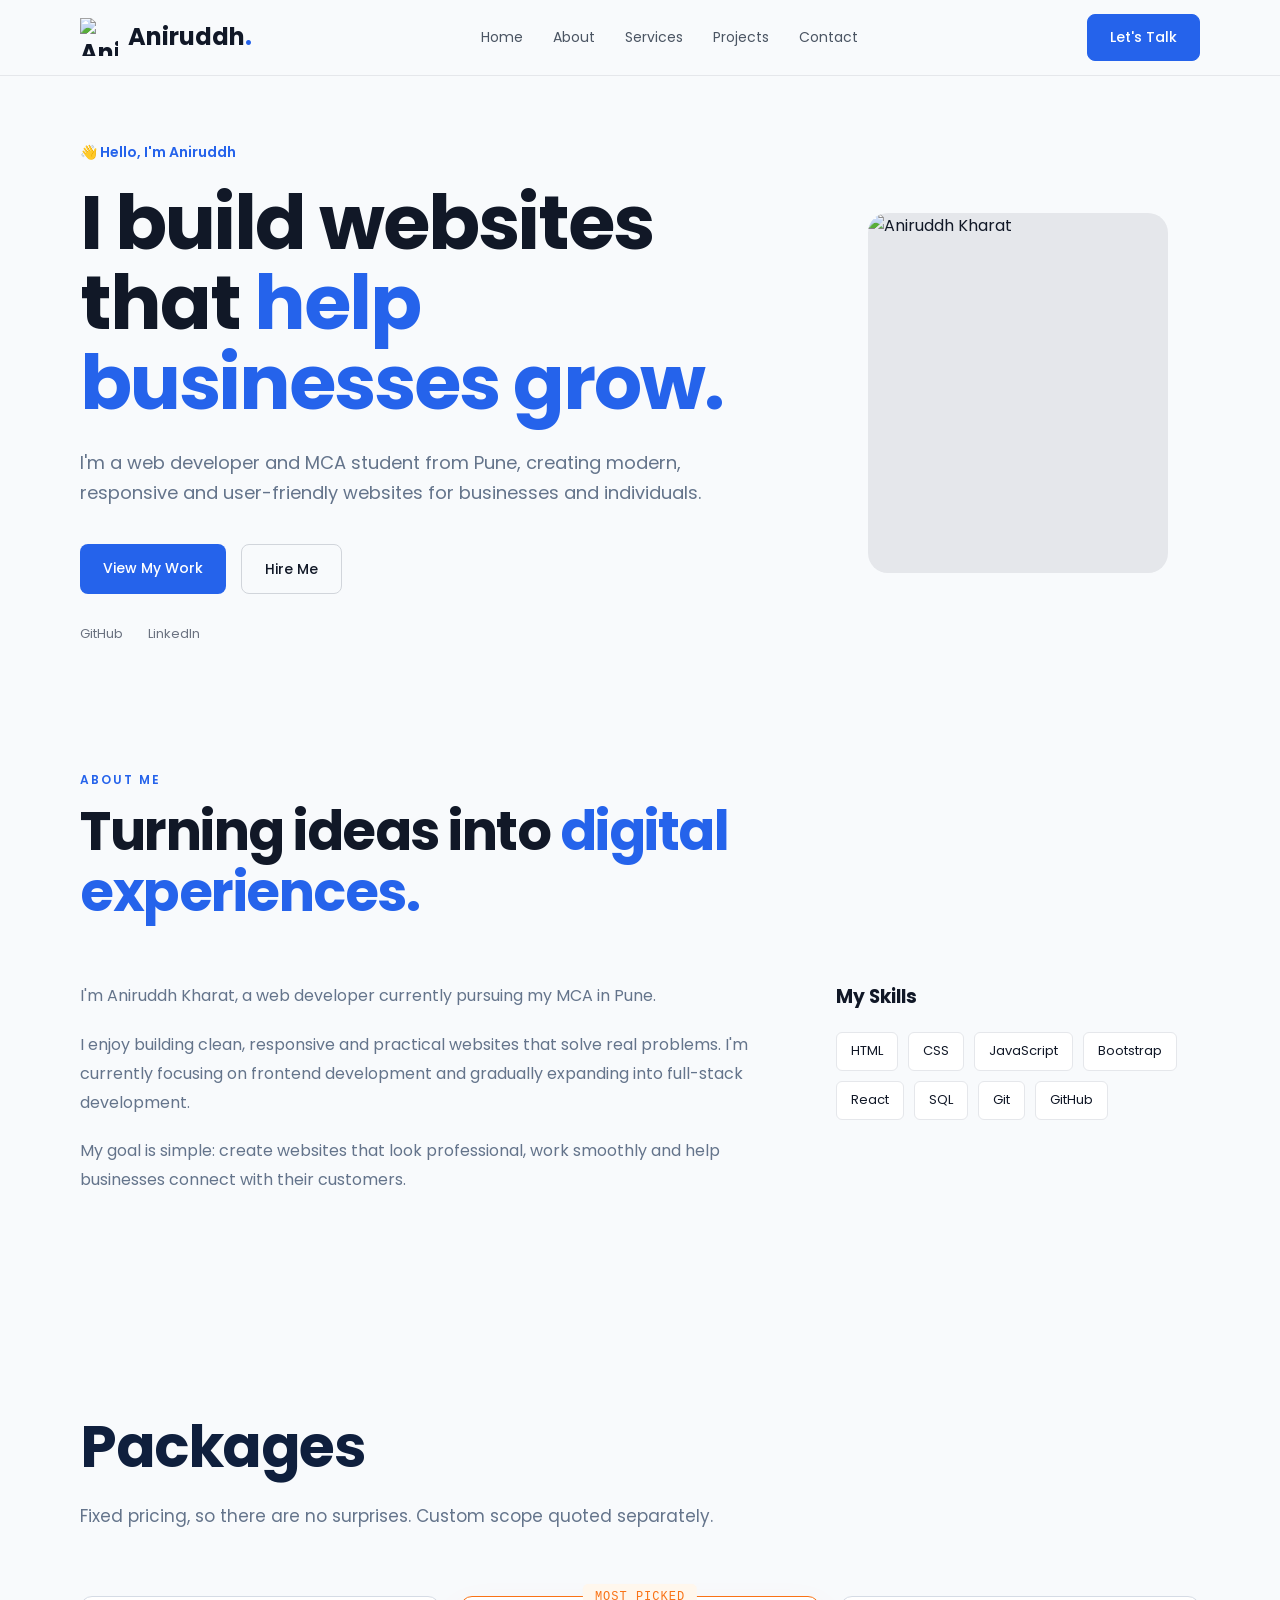
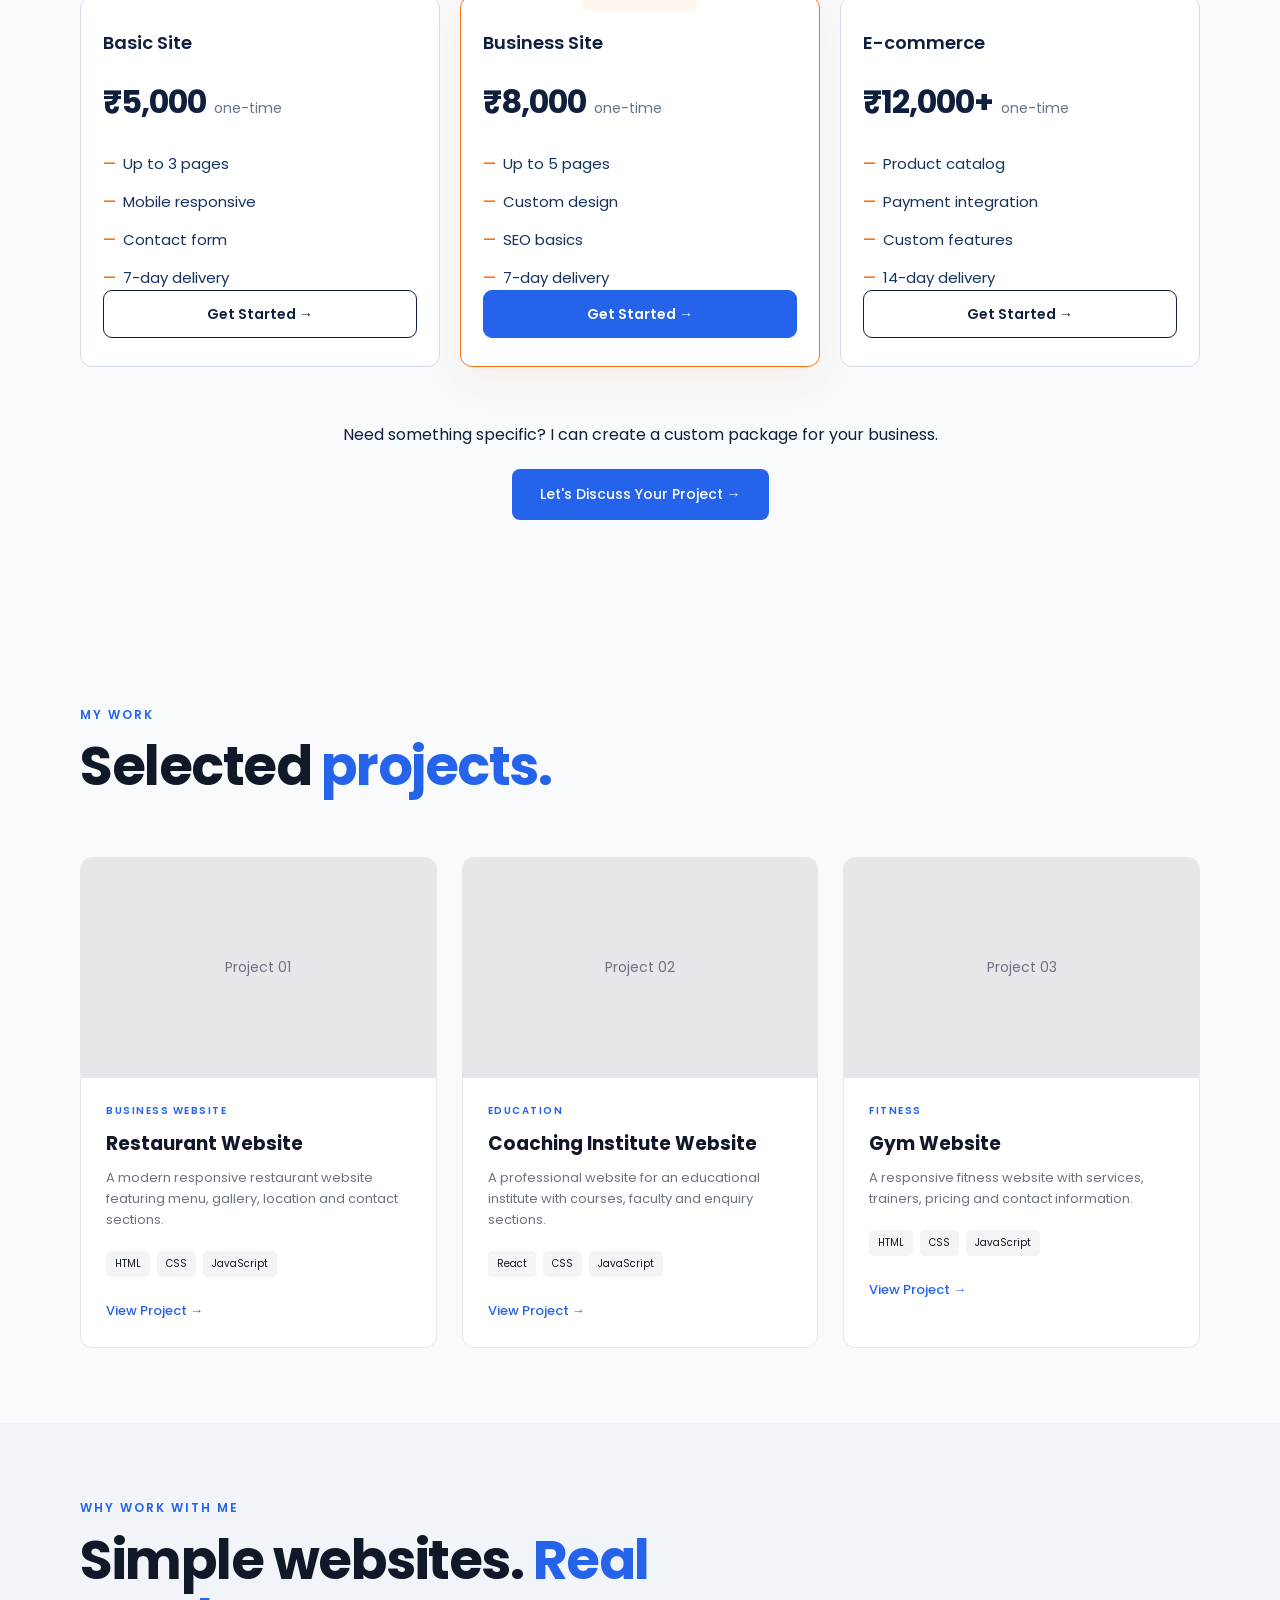
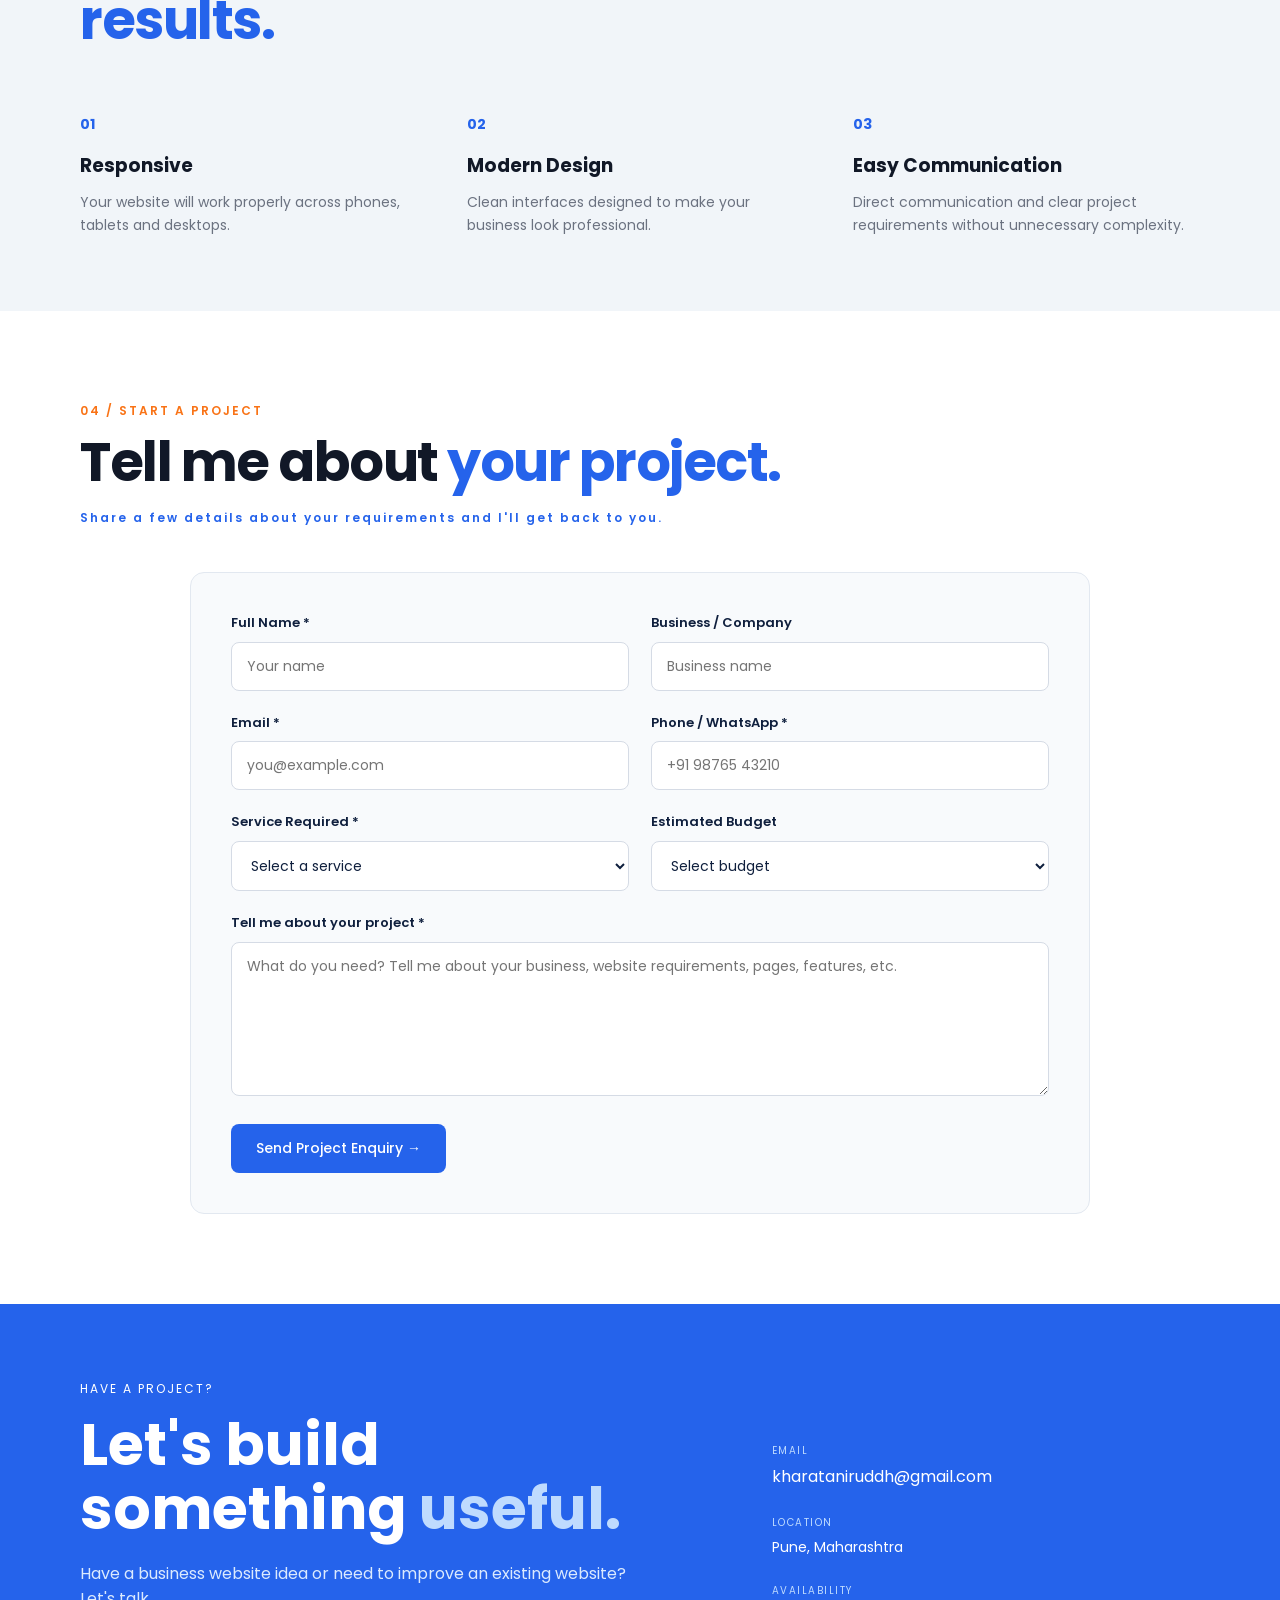
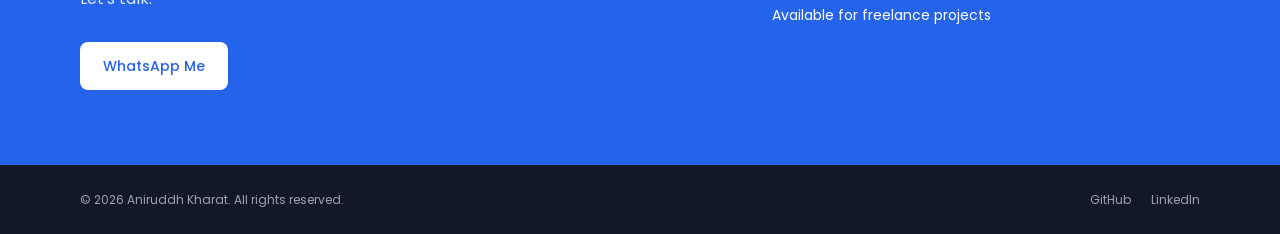
==== index.html @ f6fa6a7a "Add files via upload" ====
<!DOCTYPE html>
<html lang="en">

<head>

    <meta charset="UTF-8">
    <meta name="viewport" content="width=device-width, initial-scale=1.0">

    <title>Aniruddh Kharat | Web Developer</title>

    <!-- Favicon -->
    <link rel="icon" type="image/png" href="assests/LOGO.png">

    <!-- Google Font -->
    <link rel="preconnect" href="https://fonts.googleapis.com">
    <link rel="preconnect" href="https://fonts.gstatic.com" crossorigin>

    <link href="https://fonts.googleapis.com/css2?family=Poppins:wght@300;400;500;600;700&display=swap"
        rel="stylesheet">

    <link rel="stylesheet" href="style.css">

</head>

<body>

    <!-- ================= NAVBAR ================= -->

    <header class="navbar">

        <div class="container nav-container">

            <a href="#home" class="logo">

                <img src="assests/LOGO.png" alt="Aniruddh Kharat Logo">

                <span>Aniruddh<span>.</span></span>

            </a>

            <nav>
                <a href="#home">Home</a>
                <a href="#about">About</a>
                <a href="#services">Services</a>
                <a href="#projects">Projects</a>
                <a href="#contact">Contact</a>
            </nav>

            <button type="button" class="nav-btn" id="openContact">
                Let's Talk
            </button>

        </div>

    </header>


    <main>

        <!-- ================= HERO ================= -->

        <section id="home" class="hero">

            <div class="container hero-container">

                <div class="hero-content">

                    <p class="hero-tag">
                        👋 Hello, I'm Aniruddh
                    </p>

                    <h1>
                        I build websites that
                        <span>help businesses grow.</span>
                    </h1>

                    <p class="hero-description">
                        I'm a web developer and MCA student from Pune,
                        creating modern, responsive and user-friendly
                        websites for businesses and individuals.
                    </p>

                    <div class="hero-buttons">

                        <a href="#projects" class="btn primary-btn">
                            View My Work
                        </a>

                        <a href="#contact" class="btn secondary-btn">
                            Hire Me
                        </a>

                    </div>

                    <div class="hero-socials">

                        <a href="https://github.com/Aniruddhkharat" target="_blank">
                            GitHub
                        </a>

                        <a href="www.linkedin.com/in/aniruddh-kharat" target="_blank">
                            LinkedIn
                        </a>

                    </div>

                </div>


                <div class="hero-image">

                    <div class="image-wrapper">

                        <img src="assests/profile.jpeg" alt="Aniruddh Kharat">

                    </div>

                </div>

            </div>

        </section>


        <!-- ================= ABOUT ================= -->

        <section id="about" class="section">

            <div class="container">

                <div class="section-heading">

                    <p>ABOUT ME</p>

                    <h2>
                        Turning ideas into
                        <span>digital experiences.</span>
                    </h2>

                </div>


                <div class="about-grid">

                    <div class="about-text">

                        <p>
                            I'm Aniruddh Kharat, a web developer currently
                            pursuing my MCA in Pune.
                        </p>

                        <p>
                            I enjoy building clean, responsive and
                            practical websites that solve real problems.
                            I'm currently focusing on frontend development
                            and gradually expanding into full-stack
                            development.
                        </p>

                        <p>
                            My goal is simple: create websites that look
                            professional, work smoothly and help businesses
                            connect with their customers.
                        </p>

                    </div>


                    <div class="skills">

                        <h3>My Skills</h3>

                        <div class="skill-list">

                            <span>HTML</span>
                            <span>CSS</span>
                            <span>JavaScript</span>
                            <span>Bootstrap</span>
                            <span>React</span>
                            <span>SQL</span>
                            <span>Git</span>
                            <span>GitHub</span>

                        </div>

                    </div>

                </div>

            </div>

        </section>




        <!-- ================= SERVICES / PACKAGES ================= -->

        <section id="services" class="packages-section">

            <div class="container">

                <div class="section-heading packages-heading">



                    <h2>Packages</h2>

                    <div class="package-description">
                        Fixed pricing, so there are no surprises.
                        Custom scope quoted separately.
                    </div>

                </div>


                <!-- PRICING CARDS -->

                <div class="packages-grid">


                    <!-- BASIC -->

                    <div class="package-card">

                        <h3>Basic Site</h3>

                        <div class="package-price">
                            ₹5,000
                            <span>one-time</span>
                        </div>

                        <ul class="package-features">

                            <li>Up to 3 pages</li>
                            <li>Mobile responsive</li>
                            <li>Contact form</li>
                            <li>7-day delivery</li>

                        </ul>

                        <a href="#contact" class="package-btn">
                            Get Started →
                        </a>

                    </div>


                    <!-- BUSINESS -->

                    <div class="package-card featured-package">

                        <div class="most-picked">
                            MOST PICKED
                        </div>

                        <h3>Business Site</h3>

                        <div class="package-price">
                            ₹8,000
                            <span>one-time</span>
                        </div>

                        <ul class="package-features">

                            <li>Up to 5 pages</li>
                            <li>Custom design</li>
                            <li>SEO basics</li>
                            <li>7-day delivery</li>

                        </ul>

                        <a href="#contact" class="package-btn featured-btn">
                            Get Started →
                        </a>

                    </div>


                    <!-- E-COMMERCE -->

                    <div class="package-card">

                        <h3>E-commerce</h3>

                        <div class="package-price">
                            ₹12,000+
                            <span>one-time</span>
                        </div>

                        <ul class="package-features">

                            <li>Product catalog</li>
                            <li>Payment integration</li>
                            <li>Custom features</li>
                            <li>14-day delivery</li>

                        </ul>

                        <a href="#contact" class="package-btn">
                            Get Started →
                        </a>

                    </div>

                </div>


                <!-- CUSTOM PACKAGE -->

                <div class="custom-package">

                    <p>
                        Need something specific? I can create a custom package
                        for your business.
                    </p>

                    <a href="#contact" class="custom-btn">
                        Let's Discuss Your Project →
                    </a>

                </div>

            </div>

        </section>


        <!-- ================= PROJECTS ================= -->

        <section id="projects" class="section">

            <div class="container">

                <div class="section-heading">

                    <p>MY WORK</p>

                    <h2>
                        Selected
                        <span>projects.</span>
                    </h2>

                </div>


                <div class="projects-grid">

                    <!-- PROJECT 1 -->

                    <article class="project-card">

                        <div class="project-image">
                            <div class="project-placeholder">
                                Project 01
                            </div>
                        </div>

                        <div class="project-content">

                            <p class="project-type">
                                BUSINESS WEBSITE
                            </p>

                            <h3>
                                Restaurant Website
                            </h3>

                            <p>
                                A modern responsive restaurant website
                                featuring menu, gallery, location and
                                contact sections.
                            </p>

                            <div class="project-tech">

                                <span>HTML</span>
                                <span>CSS</span>
                                <span>JavaScript</span>

                            </div>

                            <a href="#" class="project-link">
                                View Project →
                            </a>

                        </div>

                    </article>


                    <!-- PROJECT 2 -->

                    <article class="project-card">

                        <div class="project-image">
                            <div class="project-placeholder">
                                Project 02
                            </div>
                        </div>

                        <div class="project-content">

                            <p class="project-type">
                                EDUCATION
                            </p>

                            <h3>
                                Coaching Institute Website
                            </h3>

                            <p>
                                A professional website for an educational
                                institute with courses, faculty and enquiry
                                sections.
                            </p>

                            <div class="project-tech">

                                <span>React</span>
                                <span>CSS</span>
                                <span>JavaScript</span>

                            </div>

                            <a href="#" class="project-link">
                                View Project →
                            </a>

                        </div>

                    </article>


                    <!-- PROJECT 3 -->

                    <article class="project-card">

                        <div class="project-image">
                            <div class="project-placeholder">
                                Project 03
                            </div>
                        </div>

                        <div class="project-content">

                            <p class="project-type">
                                FITNESS
                            </p>

                            <h3>
                                Gym Website
                            </h3>

                            <p>
                                A responsive fitness website with services,
                                trainers, pricing and contact information.
                            </p>

                            <div class="project-tech">

                                <span>HTML</span>
                                <span>CSS</span>
                                <span>JavaScript</span>

                            </div>

                            <a href="#" class="project-link">
                                View Project →
                            </a>

                        </div>

                    </article>

                </div>

            </div>

        </section>


        <!-- ================= WHY ME ================= -->

        <section class="section why-section">

            <div class="container">

                <div class="section-heading">

                    <p>WHY WORK WITH ME</p>

                    <h2>
                        Simple websites.
                        <span>Real results.</span>
                    </h2>

                </div>


                <div class="why-grid">

                    <div class="why-item">

                        <strong>01</strong>

                        <h3>Responsive</h3>

                        <p>
                            Your website will work properly across
                            phones, tablets and desktops.
                        </p>

                    </div>


                    <div class="why-item">

                        <strong>02</strong>

                        <h3>Modern Design</h3>

                        <p>
                            Clean interfaces designed to make your
                            business look professional.
                        </p>

                    </div>


                    <div class="why-item">

                        <strong>03</strong>

                        <h3>Easy Communication</h3>

                        <p>
                            Direct communication and clear project
                            requirements without unnecessary complexity.
                        </p>

                    </div>

                </div>

            </div>

        </section>


        <!-- ================= CLIENT INQUIRY FORM ================= -->

        <section id="inquiry" class="inquiry-section">

            <div class="container">

                <div class="section-heading inquiry-heading">

                    <p>04 / START A PROJECT</p>

                    <h2>
                        Tell me about
                        <span>your project.</span>
                    </h2>

                    <p class="inquiry-subtitle">
                        Share a few details about your requirements and I'll
                        get back to you.
                    </p>

                </div>


                <form id="clientForm" class="client-form">

                    <div class="form-grid">

                        <!-- NAME -->
                        <div class="form-group">

                            <label for="name">
                                Full Name *
                            </label>

                            <input type="text" id="name" name="name" placeholder="Your name" required>

                        </div>


                        <!-- BUSINESS -->
                        <div class="form-group">

                            <label for="business">
                                Business / Company
                            </label>

                            <input type="text" id="business" name="business" placeholder="Business name">

                        </div>


                        <!-- EMAIL -->
                        <div class="form-group">

                            <label for="email">
                                Email *
                            </label>

                            <input type="email" id="email" name="email" placeholder="you@example.com" required>

                        </div>


                        <!-- PHONE -->
                        <div class="form-group">

                            <label for="phone">
                                Phone / WhatsApp *
                            </label>

                            <input type="tel" id="phone" name="phone" placeholder="+91 98765 43210" required>

                        </div>


                        <!-- SERVICE -->
                        <div class="form-group">

                            <label for="service">
                                Service Required *
                            </label>

                            <select id="service" name="service" required>

                                <option value="">
                                    Select a service
                                </option>

                                <option value="Basic Website">
                                    Basic Website
                                </option>

                                <option value="Business Website">
                                    Business Website
                                </option>

                                <option value="E-commerce Website">
                                    E-commerce Website
                                </option>

                                <option value="Website Redesign">
                                    Website Redesign
                                </option>

                                <option value="Landing Page">
                                    Landing Page
                                </option>

                                <option value="Custom Project">
                                    Custom Project
                                </option>

                            </select>

                        </div>


                        <!-- BUDGET -->
                        <div class="form-group">

                            <label for="budget">
                                Estimated Budget
                            </label>

                            <select id="budget" name="budget">

                                <option value="">
                                    Select budget
                                </option>

                                <option value="₹3,000 - ₹5,000">
                                    ₹3,000 - ₹5,000
                                </option>

                                <option value="₹5,000 - ₹10,000">
                                    ₹5,000 - ₹10,000
                                </option>

                                <option value="₹10,000 - ₹20,000">
                                    ₹10,000 - ₹20,000
                                </option>

                                <option value="₹20,000+">
                                    ₹20,000+
                                </option>

                                <option value="Not sure">
                                    Not sure
                                </option>

                            </select>

                        </div>

                    </div>


                    <!-- PROJECT DETAILS -->

                    <div class="form-group full-width">

                        <label for="message">
                            Tell me about your project *
                        </label>

                        <textarea id="message" name="message" rows="6"
                            placeholder="What do you need? Tell me about your business, website requirements, pages, features, etc."
                            required></textarea>

                    </div>


                    <!-- SUBMIT -->

                    <div class="form-submit">

                        <button type="submit" class="form-btn">
                            Send Project Enquiry →
                        </button>

                        <p id="formStatus"></p>

                    </div>

                </form>

            </div>

        </section>

        <!-- ================= CONTACT ================= -->

        <section id="contact" class="section contact-section">

            <div class="container contact-container">

                <div class="contact-content">

                    <p class="contact-label">
                        HAVE A PROJECT?
                    </p>

                    <h2>
                        Let's build something
                        <span>useful.</span>
                    </h2>

                    <p>
                        Have a business website idea or need to improve
                        an existing website? Let's talk.
                    </p>

                    <a href="https://wa.me/918010399513" class="btn primary-btn" target="_blank">
                        WhatsApp Me
                    </a>

                </div>


                <div class="contact-details">

                    <div>
                        <small>EMAIL</small>
                        <!-- <a href="mailto:kharataniruddh@gmail.com"> -->
                        kharataniruddh@gmail.com
                        </a>

                    </div>

                    <div>
                        <small>LOCATION</small>
                        <p>Pune, Maharashtra</p>
                    </div>

                    <div>
                        <small>AVAILABILITY</small>
                        <p>Available for freelance projects</p>
                    </div>

                </div>

            </div>

        </section>

    </main>


    <!-- ================= FOOTER ================= -->

    <footer>

        <div class="container footer-container">

            <p>
                © 2026 Aniruddh Kharat. All rights reserved.
            </p>

            <div>

                <a href="https://github.com/Aniruddhkharat">GitHub</a>

                <a href="https://www.linkedin.com/in/aniruddh-kharat">LinkedIn</a>

            </div>

        </div>

    </footer>



    <!-- CONTACT POPUP -->

    <div class="contact-overlay" id="contactOverlay">

        <div class="contact-popup">

            <button type="button" class="close-contact" id="closeContact">
                &times;
            </button>

            <p class="popup-label">LET'S CONNECT</p>

            <h2>
                Let's work<br>
                <span>together.</span>
            </h2>

            <p class="popup-text">
                Have a project in mind? Get in touch with me through
                any of the options below.
            </p>

            <div class="contact-links">

                <a href="mailto:kharataniruddh@gmail.com" class="contact-link">

                    <div class="contact-icon">✉</div>

                    <div>
                        <small>EMAIL</small>
                        <strong>kharataniruddh@gmail.com</strong>
                    </div>

                </a>


                <a href="tel:+918010399513" class="contact-link">

                    <div class="contact-icon">☎</div>

                    <div>
                        <small>PHONE</small>
                        <strong>+91 8010399513</strong>
                    </div>

                </a>


                <a href="https://www.linkedin.com/in/aniruddh-kharat" target="_blank" class="contact-link">

                    <div class="contact-icon">in</div>

                    <div>
                        <small>LINKEDIN</small>
                        <strong>Connect on LinkedIn</strong>
                    </div>

                </a>


                <a href="https://github.com/Aniruddhkharat" target="_blank" class="contact-link">

                    <div class="contact-icon">&lt;/&gt;</div>

                    <div>
                        <small>GITHUB</small>
                        <strong>View my GitHub</strong>
                    </div>

                </a>

            </div>

        </div>

    </div>

    <script src="script.js"></script>


</body>

</html>
---- style.css ----
* {
    margin: 0;
    padding: 0;
    box-sizing: border-box;
}

html {
    scroll-behavior: smooth;
}

body {
    font-family: "Poppins", sans-serif;
    background: #f8fafc;
    color: #111827;
    line-height: 1.6;
}

a {
    text-decoration: none;
    color: inherit;
}

img {
    max-width: 100%;
    display: block;
}

.container {
    width: min(1120px, 90%);
    margin: auto;
}


/* ================= NAVBAR ================= */

.navbar {
    position: sticky;
    top: 0;
    z-index: 1000;

    background: rgba(248, 250, 252, 0.9);
    backdrop-filter: blur(12px);

    border-bottom: 1px solid #e5e7eb;
}

.nav-container {
    height: 75px;

    display: flex;
    align-items: center;
    justify-content: space-between;
}

.logo {
    display: flex;
    align-items: center;
    gap: 10px;

    font-size: 24px;
    font-weight: 700;
}

.logo img {
    width: 38px;
    height: 38px;
    object-fit: contain;
}

.logo > span > span {
    color: #2563eb;
}

nav {
    display: flex;
    gap: 30px;
}

nav a {
    font-size: 14px;
    color: #4b5563;
    transition: 0.3s;
}

nav a:hover {
    color: #2563eb;
}

/* Let's Talk button */

.nav-btn {
    background: #2563eb;
    color: #ffffff;

    border: 1px solid #2563eb;
    border-radius: 8px;

    padding: 12px 22px;

    font-family: "Poppins", sans-serif;
    font-size: 14px;
    font-weight: 500;

    cursor: pointer;

    transition:
        background-color 0.25s ease,
        color 0.25s ease,
        border-color 0.25s ease,
        transform 0.25s ease,
        box-shadow 0.25s ease;
}


/* Hover */

.nav-btn:hover {
    background: #ffffff;
    color: #2563eb;

    border-color: #2563eb;

    cursor: pointer;

    transform: translateY(-3px);

    box-shadow: 0 8px 20px rgba(37, 99, 235, 0.20);
}


/* When clicked */

.nav-btn:active {
    transform: translateY(-1px);

    box-shadow: 0 4px 10px rgba(37, 99, 235, 0.15);
}

/* ================= HERO ================= */

.hero {
    min-height: auto;
    display: flex;
    align-items: center;
    padding: 65px 0 70px;
}
.hero-container {
    display: grid;
    grid-template-columns: 1.3fr 0.7fr;

    align-items: center;

    gap: 80px;
}

.hero-tag {
    color: #2563eb;

    font-size: 14px;
    font-weight: 600;

    margin-bottom: 20px;
}

.hero h1 {
    font-size: clamp(48px, 6vw, 76px);
    line-height: 1.05;
    letter-spacing: -2px;
    margin-bottom: 25px;
}

.hero h1 span {
    color: #2563eb;
}

.hero-description {
    max-width: 650px;
    color: #64748b;
    font-size: 18px;
    line-height: 1.7;
    margin-bottom: 35px;
}

.hero-buttons {
    display: flex;
    gap: 15px;

    margin-bottom: 30px;
}

.btn {
    display: inline-block;

    padding: 13px 23px;

    border-radius: 8px;

    font-size: 14px;
    font-weight: 500;

    transition: 0.3s;
}

.primary-btn {
    background: #2563eb;
    color: white;
}

.primary-btn:hover {
    background: #1d4ed8;
    transform: translateY(-2px);
}

.secondary-btn {
    border: 1px solid #d1d5db;
}

.secondary-btn:hover {
    border-color: #2563eb;
    color: #2563eb;
}

.hero-socials {
    display: flex;
    gap: 25px;

    font-size: 13px;
    color: #6b7280;
}

.hero-socials a:hover {
    color: #2563eb;
}


/* ================= HERO IMAGE ================= */

.hero-image {
    display: flex;
    justify-content: center;
}

.image-wrapper {
    width: 300px;
    height: 360px;

    border-radius: 20px;

    overflow: hidden;

    background: #e5e7eb;
}

.image-wrapper img {
    width: 100%;
    height: 100%;

    object-fit: cover;
}


/* ================= SECTIONS ================= */

.section {
    padding: 75px 0;
}

.section-heading {
    max-width: 650px;

    margin-bottom: 60px;
}

.section-heading p {
    font-size: 12px;

    letter-spacing: 2px;

    color: #2563eb;

    font-weight: 600;

    margin-bottom: 12px;
}

.section-heading h2 {
    font-size: clamp(38px, 5vw, 54px);
    line-height: 1.12;
    letter-spacing: -1.5px;
}

.section-heading h2 span {
    color: #2563eb;
}

/* ================= CLIENT INQUIRY ================= */

.inquiry-section {
    padding: 90px 0;
    background: #ffffff;
}

.inquiry-heading {
    max-width: 750px;
    margin-bottom: 45px;
}

.inquiry-heading p:first-child {
    color: #f97316;
}

.inquiry-heading h2 {
    margin-bottom: 15px;
}

.inquiry-subtitle {
    color: #64748b;
    font-size: 16px;
}


/* FORM */

.client-form {
    max-width: 900px;
    margin: auto;

    padding: 40px;

    background: #f8fafc;

    border: 1px solid #e2e8f0;

    border-radius: 14px;
}


/* GRID */

.form-grid {
    display: grid;

    grid-template-columns: 1fr 1fr;

    gap: 22px;
}


/* GROUP */

.form-group {
    display: flex;

    flex-direction: column;

    gap: 8px;
}

.full-width {
    margin-top: 22px;
}


/* LABEL */

.form-group label {
    color: #0f1f3d;

    font-size: 13px;

    font-weight: 600;
}


/* INPUTS */

.form-group input,
.form-group select,
.form-group textarea {

    width: 100%;

    padding: 13px 15px;

    border: 1px solid #d5dbe5;

    border-radius: 8px;

    background: #ffffff;

    color: #0f1f3d;

    font-family: "Poppins", sans-serif;

    font-size: 14px;

    outline: none;

    transition: 0.25s;
}


.form-group input:focus,
.form-group select:focus,
.form-group textarea:focus {

    border-color: #2563eb;

    box-shadow: 0 0 0 3px rgba(37, 99, 235, 0.08);
}


.form-group textarea {

    resize: vertical;

    min-height: 150px;
}


/* SUBMIT */

.form-submit {

    margin-top: 28px;

    display: flex;

    align-items: center;

    gap: 20px;
}


.form-btn {

    border: none;

    background: #2563eb;

    color: white;

    padding: 14px 25px;

    border-radius: 8px;

    font-family: "Poppins", sans-serif;

    font-size: 14px;

    font-weight: 500;

    cursor: pointer;

    transition: 0.3s;
}


.form-btn:hover {

    background: #1d4ed8;

    transform: translateY(-2px);
}


#formStatus {

    font-size: 13px;

    color: #16a34a;
}


/* MOBILE */

@media (max-width: 650px) {

    .inquiry-section {
        padding: 70px 0;
    }

    .client-form {
        padding: 25px 20px;
    }

    .form-grid {
        grid-template-columns: 1fr;
    }

    .form-submit {
        flex-direction: column;

        align-items: flex-start;
    }

}


/* ================= ABOUT ================= */

.about-grid {
    display: grid;

    grid-template-columns: 1.3fr 0.7fr;

    gap: 80px;
}

.about-text p {
    color: #64748b;
    font-size: 16px;
    line-height: 1.8;
    margin-bottom: 20px;
}

.skills h3 {
    margin-bottom: 20px;
}

.skill-list {
    display: flex;

    flex-wrap: wrap;

    gap: 10px;
}

.skill-list span {
    padding: 8px 14px;

    background: white;

    border: 1px solid #e5e7eb;

    border-radius: 6px;

    font-size: 13px;
}
#about {
    padding-top: 55px;
    padding-bottom: 90px;
}


/* ================= PACKAGES ================= */

.packages-section {
    position: relative;

    padding: 110px 0;

    background: #f8fafc;

    overflow: hidden;
}


/* Heading */

.packages-heading {
    margin-bottom: 65px;
}

.packages-heading p {
    color: #f97316;

    font-size: 14px;

    letter-spacing: 2px;

    font-weight: 500;

    margin-bottom: 20px;
}

.packages-heading h2 {
    color: #0f1f3d;

    font-size: clamp(42px, 5vw, 58px);

    letter-spacing: -1.5px;

    margin-bottom: 22px;
}

.package-description {
    color: #64748b;

    font-size: 17px;

    line-height: 1.7;
}


/* ================= PACKAGE GRID ================= */

.packages-grid {

    display: grid;

    grid-template-columns: repeat(3, 1fr);

    gap: 20px;

    align-items: stretch;
}


/* ================= PACKAGE CARD ================= */

.package-card {

    position: relative;

    background: #ffffff;

    border: 1px solid #d5dbe5;

    border-radius: 12px;

    padding: 32px 22px 28px;

    min-height: 300px;

    display: flex;

    flex-direction: column;

    transition:
        transform 0.3s ease,
        box-shadow 0.3s ease,
        border-color 0.3s ease;
}

.package-card:hover {

    transform: translateY(-5px);

    box-shadow: 0 18px 40px rgba(15, 31, 61, 0.08);
}


/* Package title */

.package-card h3 {

    color: #0f1f3d;

    font-size: 18px;

    font-weight: 600;

    margin-bottom: 18px;
}


/* ================= PRICE ================= */

.package-price {

    color: #0f1f3d;

    font-size: 32px;

    font-weight: 700;

    letter-spacing: -1px;

    display: flex;

    align-items: baseline;

    gap: 8px;

    margin-bottom: 25px;
}

.package-price span {

    color: #64748b;

    font-size: 14px;

    font-weight: 400;

    letter-spacing: 0;
}


/* ================= FEATURES ================= */

.package-features {

    list-style: none;

    padding: 0;

    margin: 0;

    display: flex;

    flex-direction: column;

    gap: 14px;
}

.package-features li {

    color: #16325c;

    font-size: 15px;

    display: flex;

    align-items: center;
}

.package-features li::before {

    content: "—";

    color: #f97316;

    font-weight: 500;

    margin-right: 7px;
}


/* ================= PACKAGE BUTTON ================= */

.package-btn {

    margin-top: auto;

    display: flex;

    align-items: center;

    justify-content: center;

    min-height: 48px;

    border: 1px solid #0f1f3d;

    border-radius: 9px;

    color: #0f1f3d;

    font-size: 14px;

    font-weight: 600;

    transition: 0.3s;
}

.package-btn:hover {

    background: #0f1f3d;

    color: white;
}


/* ================= FEATURED PACKAGE ================= */

.featured-package {

    border: 1px solid #f97316;

    box-shadow: 0 15px 35px rgba(249, 115, 22, 0.08);
}


/* Most picked label */

.most-picked {

    position: absolute;

    top: -13px;

    left: 50%;

    transform: translateX(-50%);

    background: #fff7ed;

    color: #f97316;

    border-radius: 5px;

    padding: 4px 12px;

    font-family: monospace;

    font-size: 12px;

    letter-spacing: 1px;

    white-space: nowrap;
}


/* Featured button */

.featured-btn {

    background: #2563eb;

    border-color: #2563eb;

    color: white;
}

.featured-btn:hover {

    background: #1d4ed8;

    border-color: #1d4ed8;
}


/* ================= CUSTOM PACKAGE ================= */

.custom-package {

    text-align: center;

    margin-top: 55px;
}

.custom-package p {

    color: #0f1f3d;

    font-size: 16px;

    margin-bottom: 22px;
}

.custom-btn {

    display: inline-flex;

    align-items: center;

    justify-content: center;

    background: #2563eb;

    color: white;

    padding: 14px 28px;

    border-radius: 8px;

    font-size: 14px;

    font-weight: 500;

    transition: 0.3s;
}

.custom-btn:hover {

    background: #1d4ed8;

    transform: translateY(-2px);
}


/* ================= RESPONSIVE ================= */

@media (max-width: 900px) {

    .packages-grid {

        grid-template-columns: 1fr;

        max-width: 600px;

        margin: auto;

        gap: 25px;
    }

    .package-card {

        min-height: auto;

    }

}


@media (max-width: 500px) {

    .packages-section {

        padding: 75px 0;

    }

    .packages-heading h2 {

        font-size: 42px;

    }

    .package-description {

        font-size: 15px;

    }

    .package-card {

        padding: 30px 20px 25px;

    }

}


/* ================= PROJECTS ================= */

.projects-grid {
    display: grid;

    grid-template-columns: repeat(3, 1fr);

    gap: 25px;
}

.project-card {
    background: white;

    border: 1px solid #e5e7eb;

    border-radius: 12px;

    overflow: hidden;

    transition: 0.3s;
}

.project-card:hover {
    transform: translateY(-5px);

    box-shadow: 0 15px 40px rgba(0, 0, 0, 0.07);
}

.project-image {
    height: 220px;

    background: #e5e7eb;
}

.project-placeholder {
    height: 100%;

    display: flex;

    justify-content: center;
    align-items: center;

    color: #6b7280;

    font-size: 14px;
}

.project-content {
    padding: 25px;
}

.project-type {
    color: #2563eb;

    font-size: 10px;

    letter-spacing: 1.5px;

    font-weight: 600;

    margin-bottom: 10px;
}

.project-content h3 {
    margin-bottom: 10px;
}

.project-content > p:not(.project-type) {
    color: #6b7280;

    font-size: 13px;

    margin-bottom: 20px;
}

.project-tech {
    display: flex;

    flex-wrap: wrap;

    gap: 7px;

    margin-bottom: 20px;
}

.project-tech span {
    padding: 5px 9px;

    background: #f3f4f6;

    border-radius: 5px;

    font-size: 10px;
}

.project-link {
    color: #2563eb;

    font-size: 13px;

    font-weight: 500;
}


/* ================= WHY ME ================= */

.why-section {
    background: #f1f5f9;
}

.why-grid {
    display: grid;

    grid-template-columns: repeat(3, 1fr);

    gap: 40px;
}

.why-item strong {
    color: #2563eb;

    font-size: 14px;
}

.why-item h3 {
    margin: 15px 0 10px;
}

.why-item p {
    color: #6b7280;

    font-size: 14px;
}


/* ================= CONTACT ================= */

.contact-section {
    background: #2563eb;

    color: white;
}

.contact-container {
    display: grid;

    grid-template-columns: 1fr 0.7fr;

    gap: 80px;

    align-items: center;
}

.contact-label {
    font-size: 12px;

    letter-spacing: 2px;

    margin-bottom: 15px;
}

.contact-content h2 {
    font-size: clamp(38px, 5vw, 58px);

    line-height: 1.1;

    margin-bottom: 20px;
}

.contact-content h2 span {
    color: #bfdbfe;
}

.contact-content > p:not(.contact-label) {
    max-width: 550px;

    color: #dbeafe;

    margin-bottom: 30px;
}

.contact-section .primary-btn {
    background: white;

    color: #2563eb;
}

.contact-details {
    display: flex;

    flex-direction: column;

    gap: 25px;
}

.contact-details small {
    display: block;

    font-size: 10px;

    letter-spacing: 1.5px;

    color: #bfdbfe;

    margin-bottom: 5px;
}

.contact-details a,
.contact-details p {
    font-size: 14px;
}


/* ================= FOOTER ================= */

footer {
    background: #111827;

    color: #9ca3af;

    padding: 25px 0;
}

.footer-container {
    display: flex;

    justify-content: space-between;
    align-items: center;
}

.footer-container p {
    font-size: 12px;
}

.footer-container div {
    display: flex;

    gap: 20px;
}

.footer-container a {
    font-size: 12px;
}

.footer-container a:hover {
    color: white;
}


/* ================= RESPONSIVE ================= */

@media (max-width: 850px) {

    nav {
        display: none;
    }

    .hero-container,
    .about-grid,
    .contact-container {
        grid-template-columns: 1fr;

        gap: 50px;
    }

    .hero {
        padding: 70px 0;
    }

    .hero-image {
        justify-content: flex-start;
    }

    .services-grid,
    .projects-grid,
    .why-grid {
        grid-template-columns: 1fr;
    }

}


@media (max-width: 500px) {

    .nav-btn {
        display: none;
    }

    .hero h1 {
        font-size: 43px;
    }

    .hero-buttons {
        flex-direction: column;

        align-items: flex-start;
    }

    .image-wrapper {
        width: 100%;
        height: 380px;
    }

    .section {
        padding: 75px 0;
    }

}

/* ================= CONTACT POPUP ================= */

.contact-overlay {

    position: fixed;

    inset: 0;

    z-index: 9999;

    display: flex;

    align-items: center;

    justify-content: center;

    padding: 20px;

    background: rgba(15, 23, 42, 0.55);

    backdrop-filter: blur(8px);

    opacity: 0;

    visibility: hidden;

    transition:
        opacity 0.3s ease,
        visibility 0.3s ease;
}


/* OPEN STATE */

.contact-overlay.active {

    opacity: 1;

    visibility: visible;
}


/* POPUP */

.contact-popup {

    position: relative;

    width: min(480px, 100%);

    padding: 40px;

    background: #ffffff;

    border: 1px solid #e2e8f0;

    border-radius: 18px;

    box-shadow:
        0 30px 80px rgba(0, 0, 0, 0.2);

    transform: translateY(25px) scale(0.97);

    transition: transform 0.3s ease;
}


.contact-overlay.active .contact-popup {

    transform: translateY(0) scale(1);
}


/* CLOSE BUTTON */

.close-contact {

    position: absolute;

    top: 18px;

    right: 20px;

    width: 34px;

    height: 34px;

    border: none;

    border-radius: 50%;

    background: #f1f5f9;

    color: #0f1f3d;

    font-size: 24px;

    line-height: 1;

    cursor: pointer;

    transition: 0.2s;
}

.close-contact:hover {

    background: #e2e8f0;

    transform: rotate(90deg);
}


/* HEADING */

.popup-label {

    color: #f97316;

    font-size: 12px;

    letter-spacing: 2px;

    font-weight: 600;

    margin-bottom: 15px;
}


.contact-popup h2 {

    color: #0f1f3d;

    font-size: 42px;

    line-height: 1.1;

    letter-spacing: -1px;

    margin-bottom: 15px;
}


.contact-popup h2 span {

    color: #2563eb;
}


.popup-text {

    color: #64748b;

    font-size: 14px;

    line-height: 1.7;

    margin-bottom: 28px;
}


/* CONTACT LINKS */

.contact-links {

    display: flex;

    flex-direction: column;

    gap: 10px;
}


.contact-link {

    display: flex;

    align-items: center;

    gap: 15px;

    padding: 13px;

    border: 1px solid #e2e8f0;

    border-radius: 10px;

    color: #0f1f3d;

    transition:
        background 0.2s ease,
        border-color 0.2s ease,
        transform 0.2s ease;
}


.contact-link:hover {

    background: #f8fafc;

    border-color: #2563eb;

    transform: translateX(4px);
}


/* ICON */

.contact-icon {

    width: 40px;

    height: 40px;

    flex-shrink: 0;

    display: flex;

    align-items: center;

    justify-content: center;

    border-radius: 8px;

    background: #eff6ff;

    color: #2563eb;

    font-size: 16px;

    font-weight: 700;
}


.contact-link small {

    display: block;

    color: #94a3b8;

    font-size: 9px;

    letter-spacing: 1.5px;

    margin-bottom: 2px;
}


.contact-link strong {

    display: block;

    font-size: 13px;

    font-weight: 500;
}


/* MOBILE */

@media (max-width: 500px) {

    .contact-popup {

        padding: 30px 20px;

    }

    .contact-popup h2 {

        font-size: 36px;

    }

}
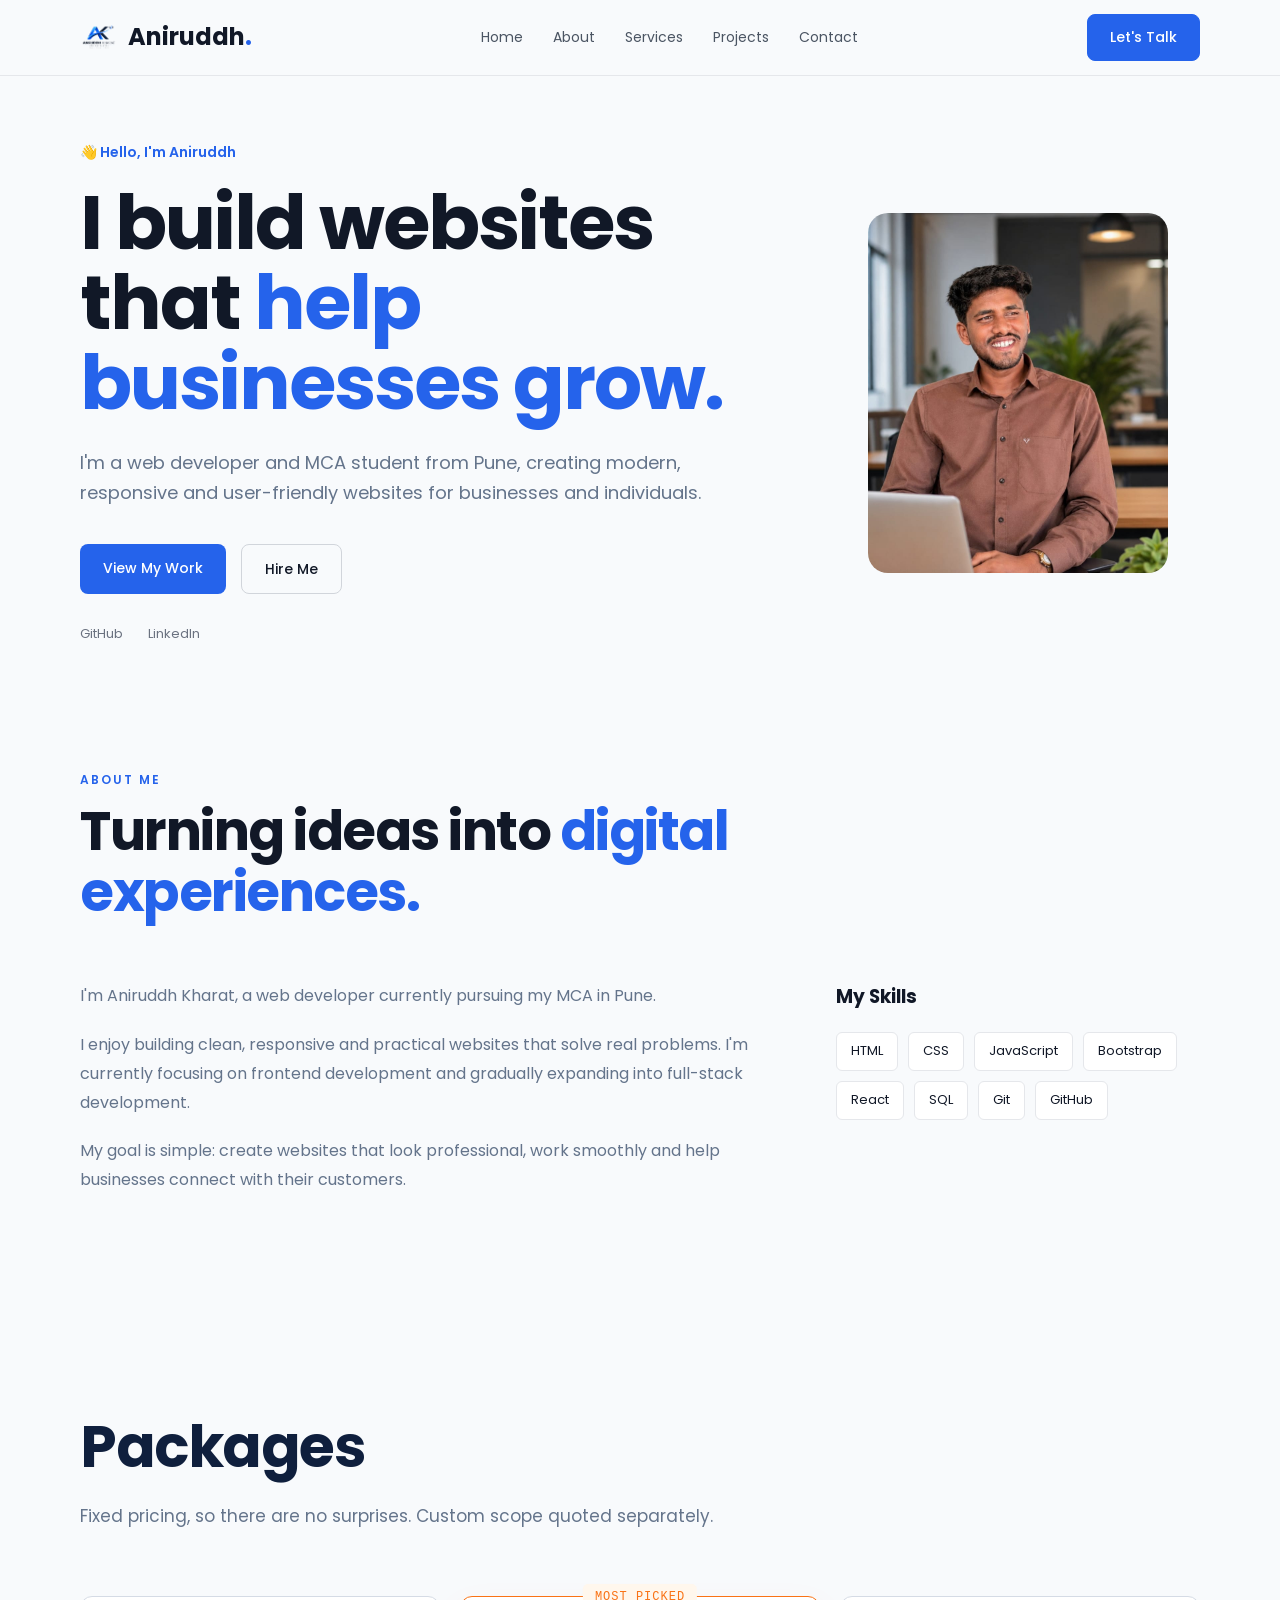
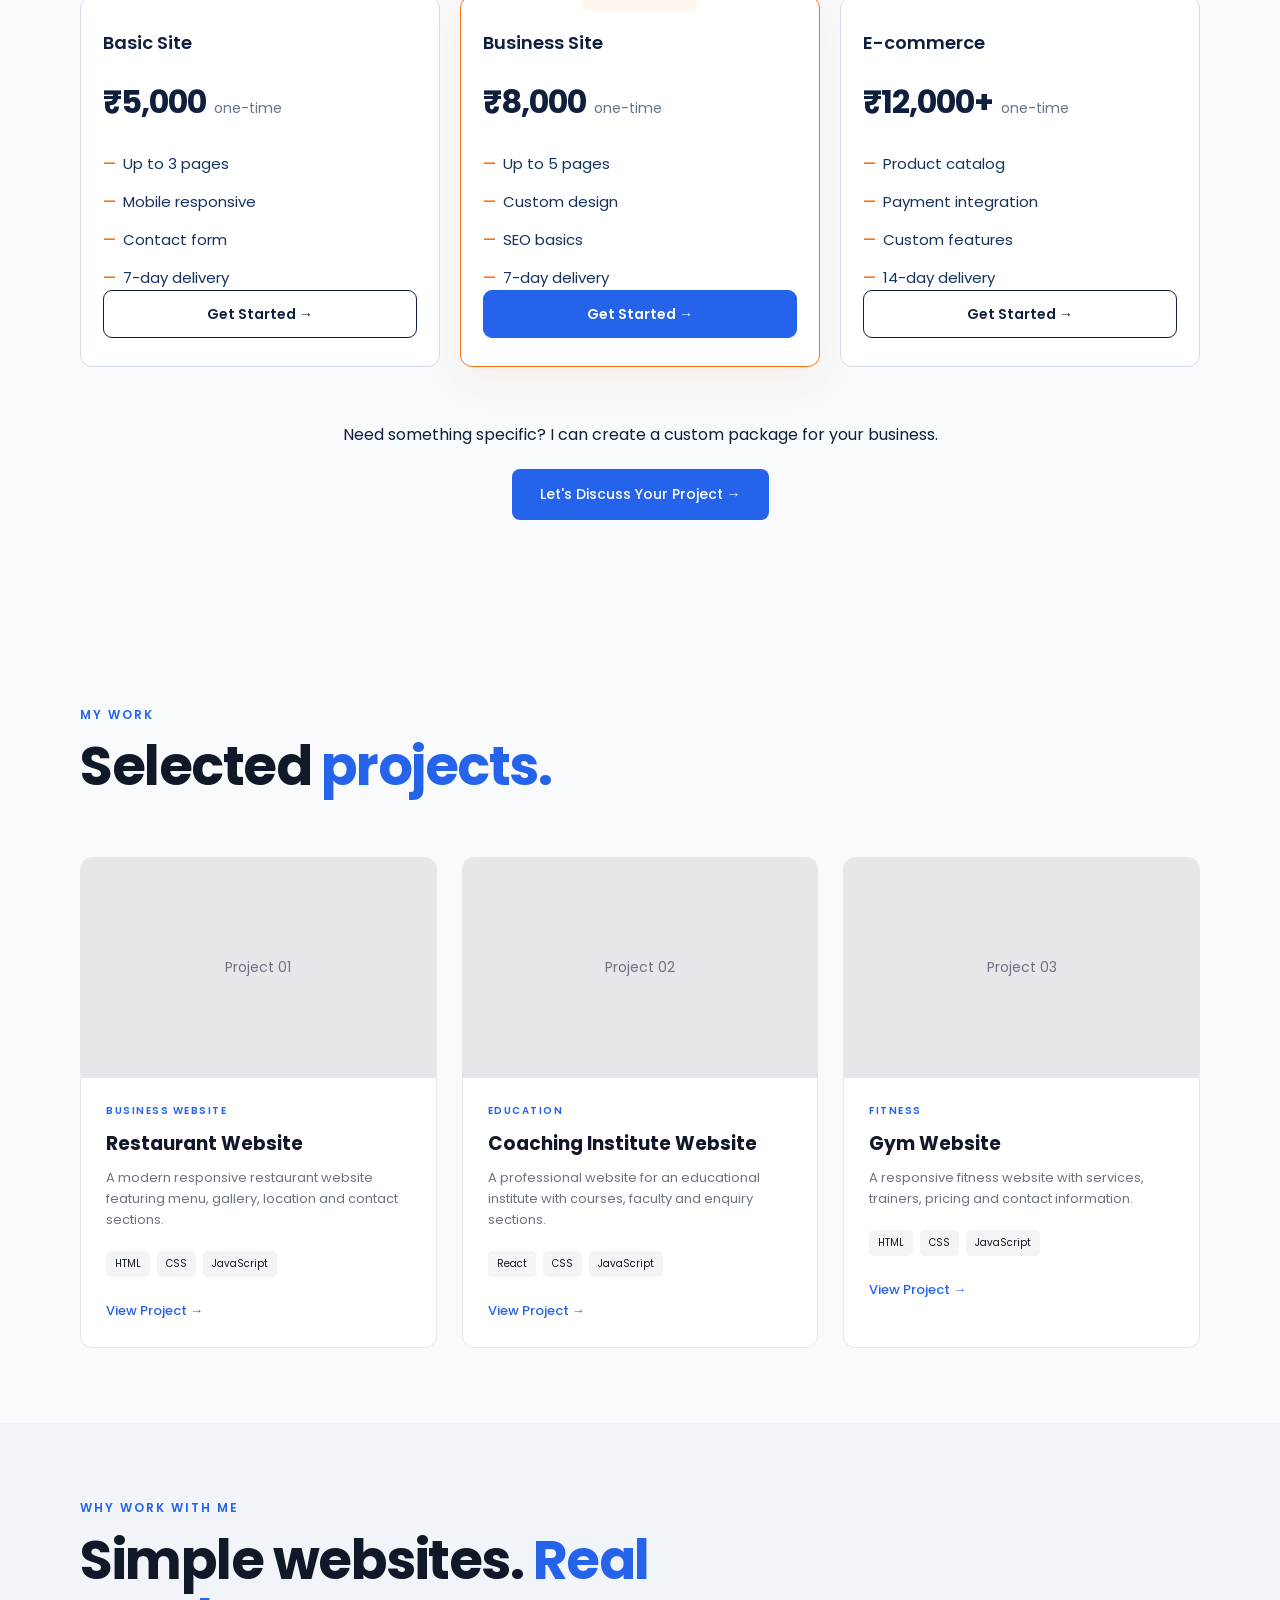
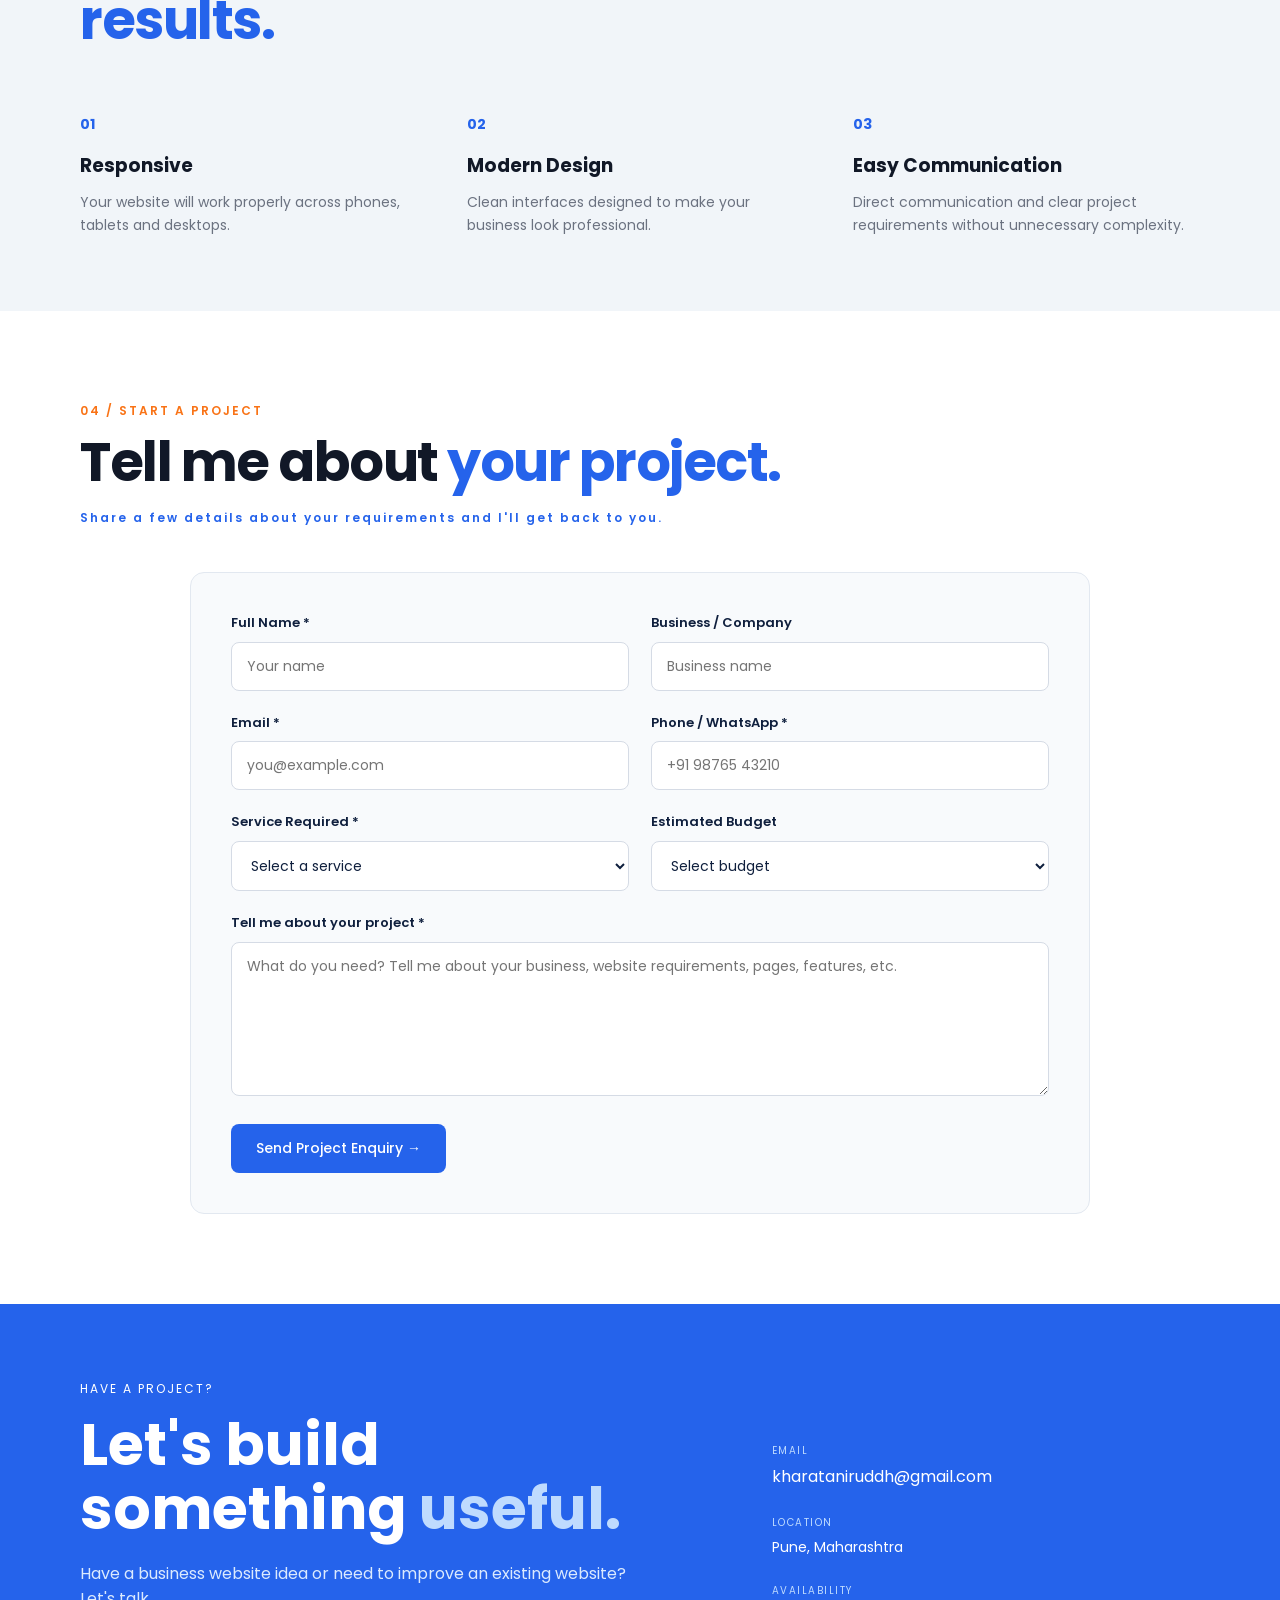
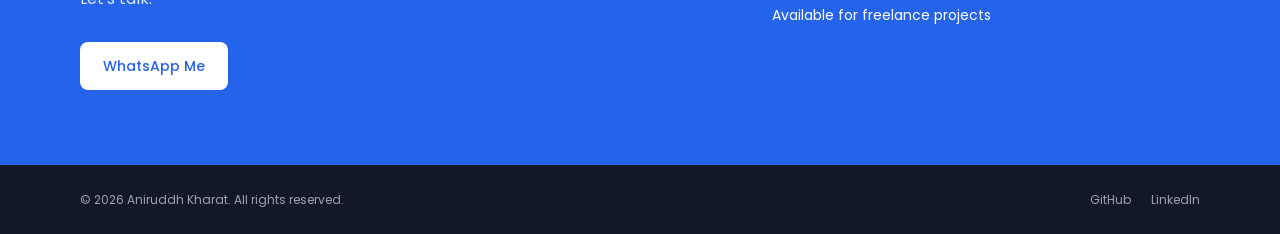
==== commit 620ee1d1: "Update index.html" ====
--- a/index.html
+++ b/index.html
@@ -9,7 +9,7 @@
     <title>Aniruddh Kharat | Web Developer</title>
 
     <!-- Favicon -->
-    <link rel="icon" type="image/png" href="assests/LOGO.png">
+    <link rel="icon" type="image/png" href="assets/LOGO.png">
 
     <!-- Google Font -->
     <link rel="preconnect" href="https://fonts.googleapis.com">
@@ -32,7 +32,7 @@
 
             <a href="#home" class="logo">
 
-                <img src="assests/LOGO.png" alt="Aniruddh Kharat Logo">
+                <img src="assets/LOGO.png" alt="Aniruddh Kharat Logo">
 
                 <span>Aniruddh<span>.</span></span>
 
@@ -111,7 +111,7 @@
 
                     <div class="image-wrapper">
 
-                        <img src="assests/profile.jpeg" alt="Aniruddh Kharat">
+                        <img src="assets/profile.jpeg" alt="Aniruddh Kharat">
 
                     </div>
 
@@ -902,4 +902,4 @@
 
 </body>
 
-</html>+</html>
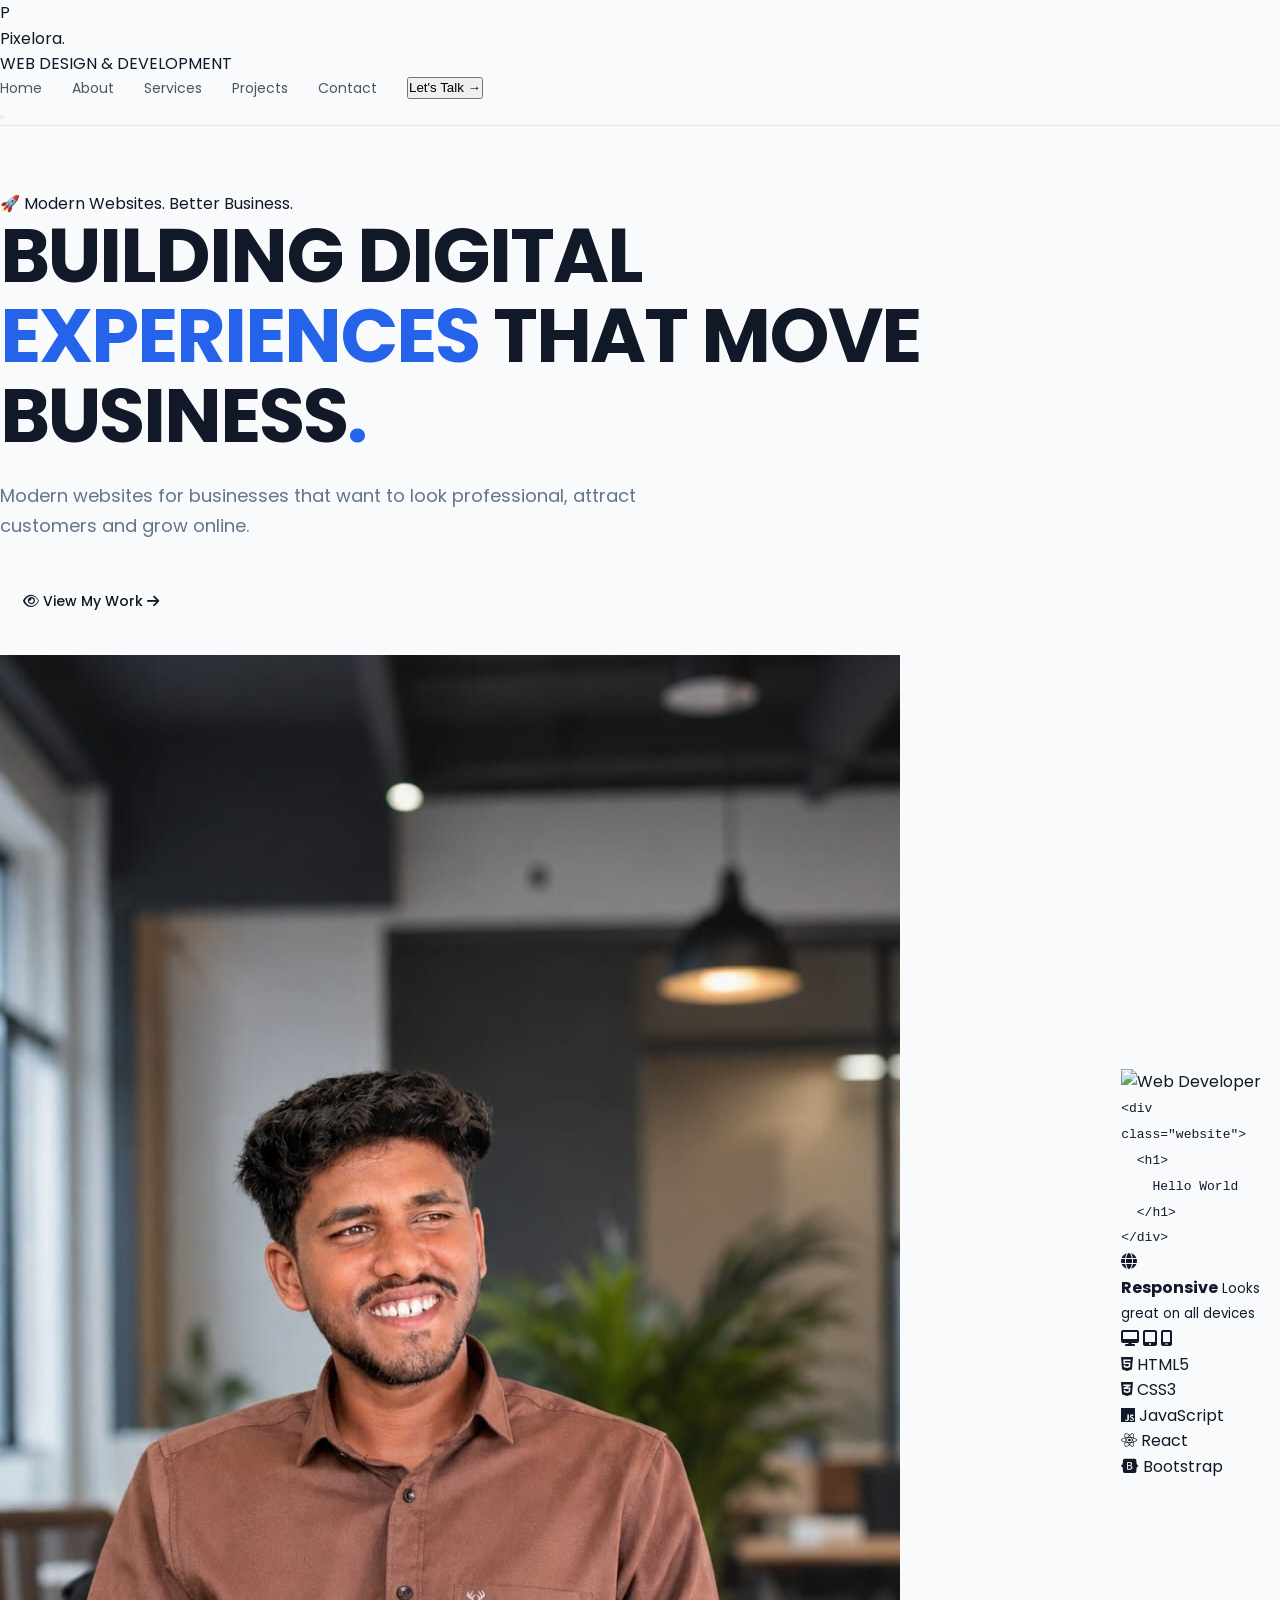
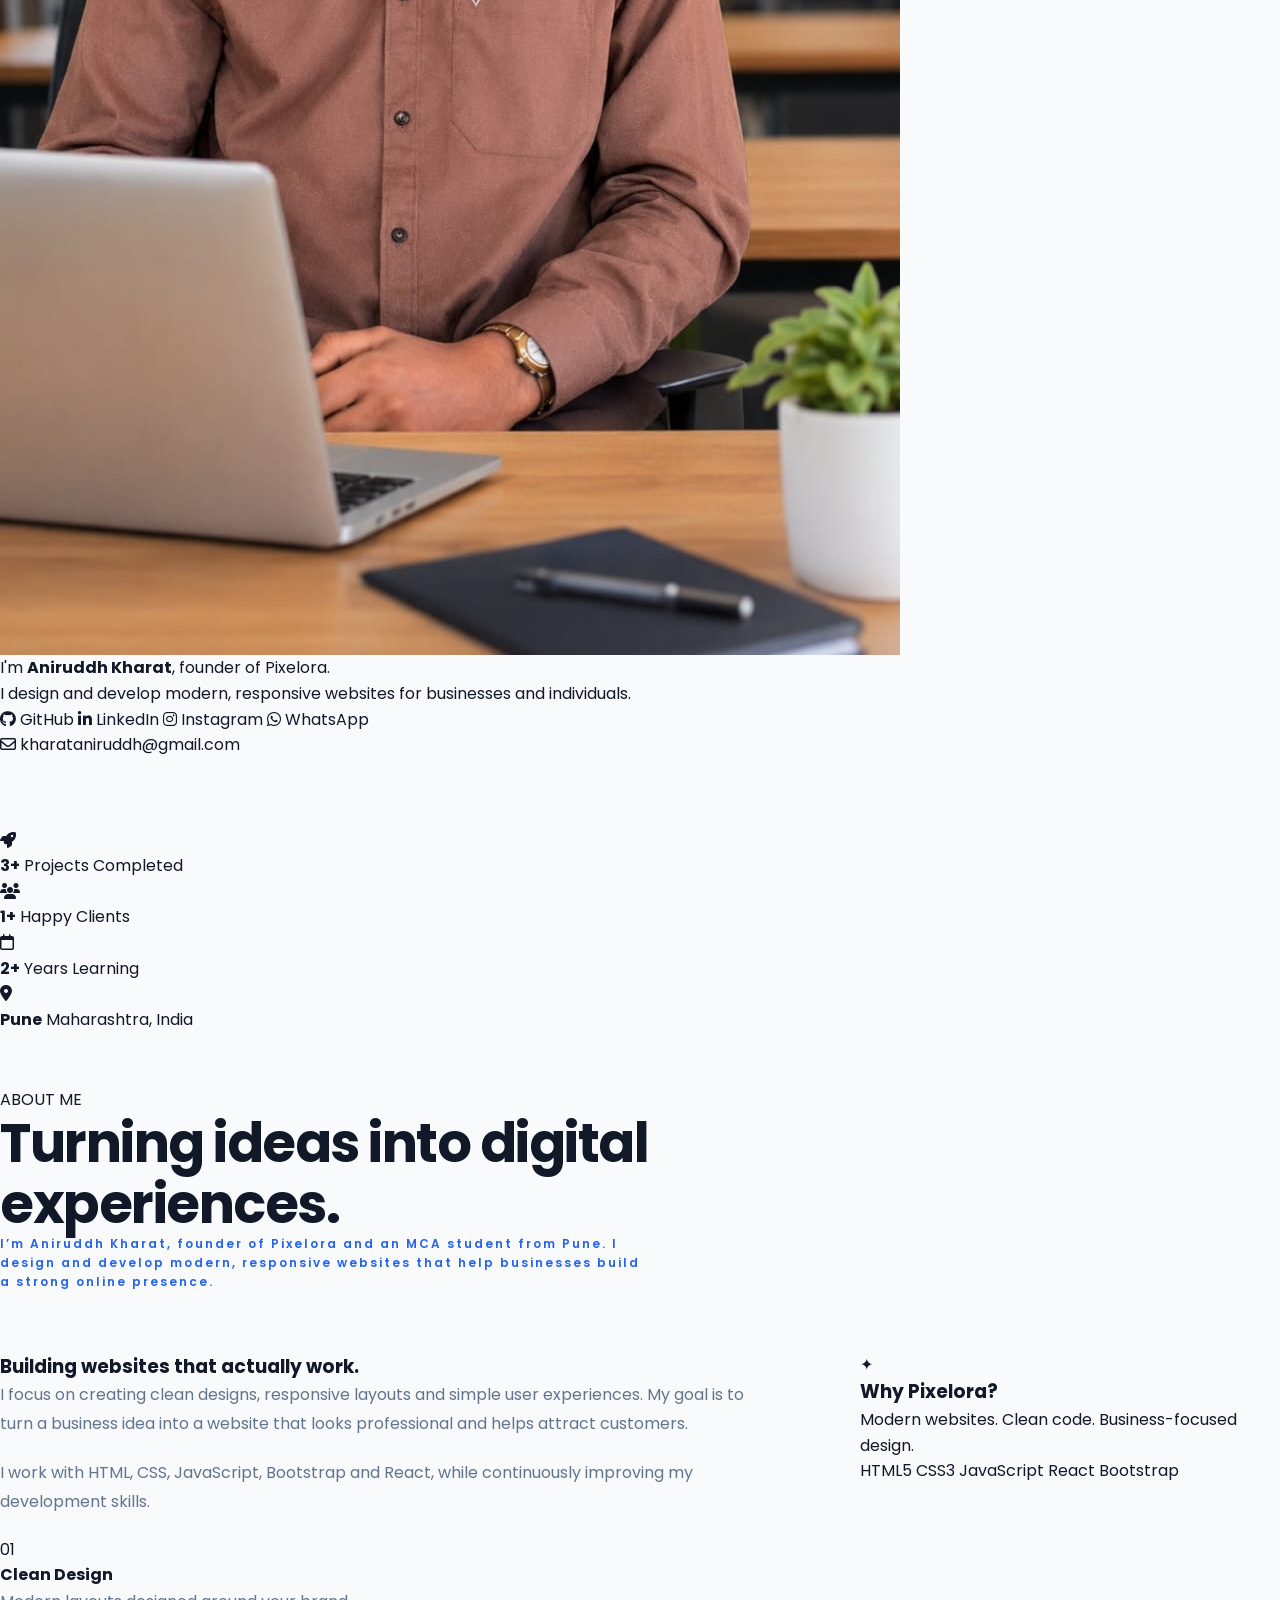
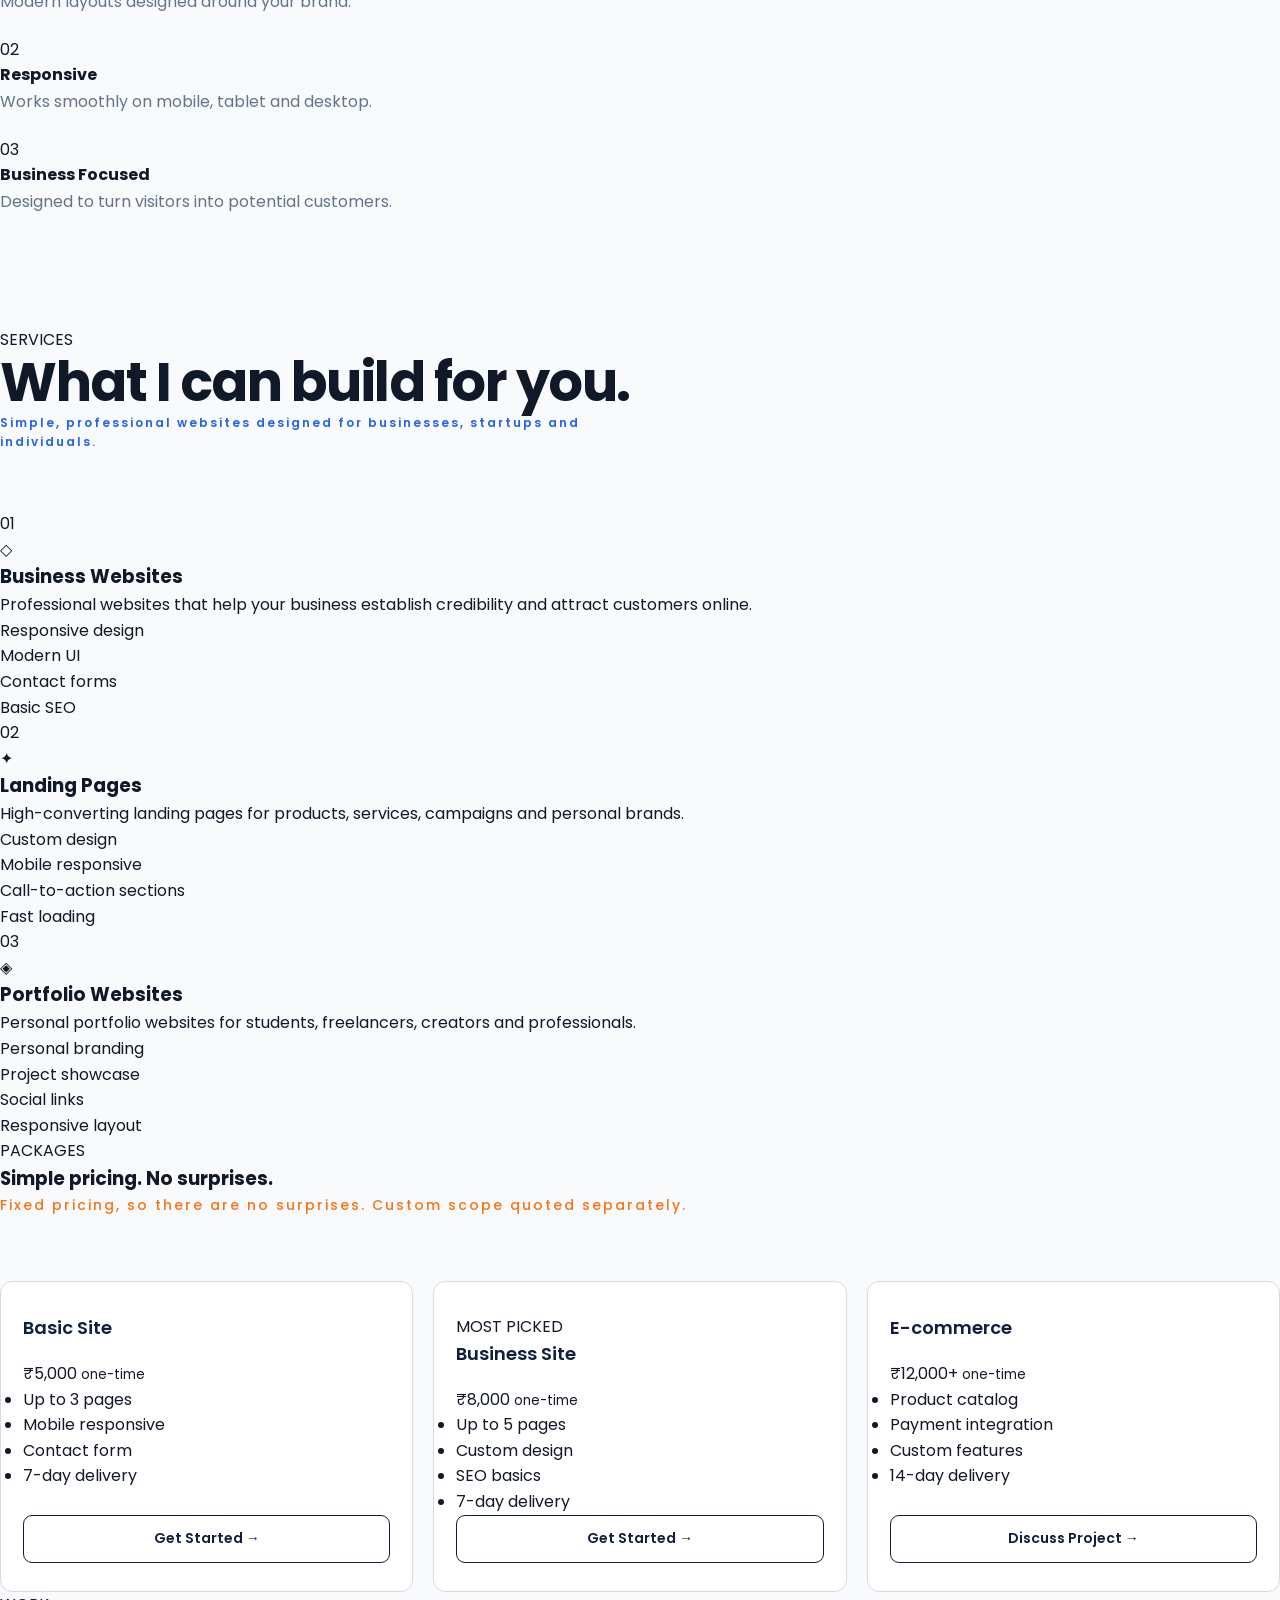
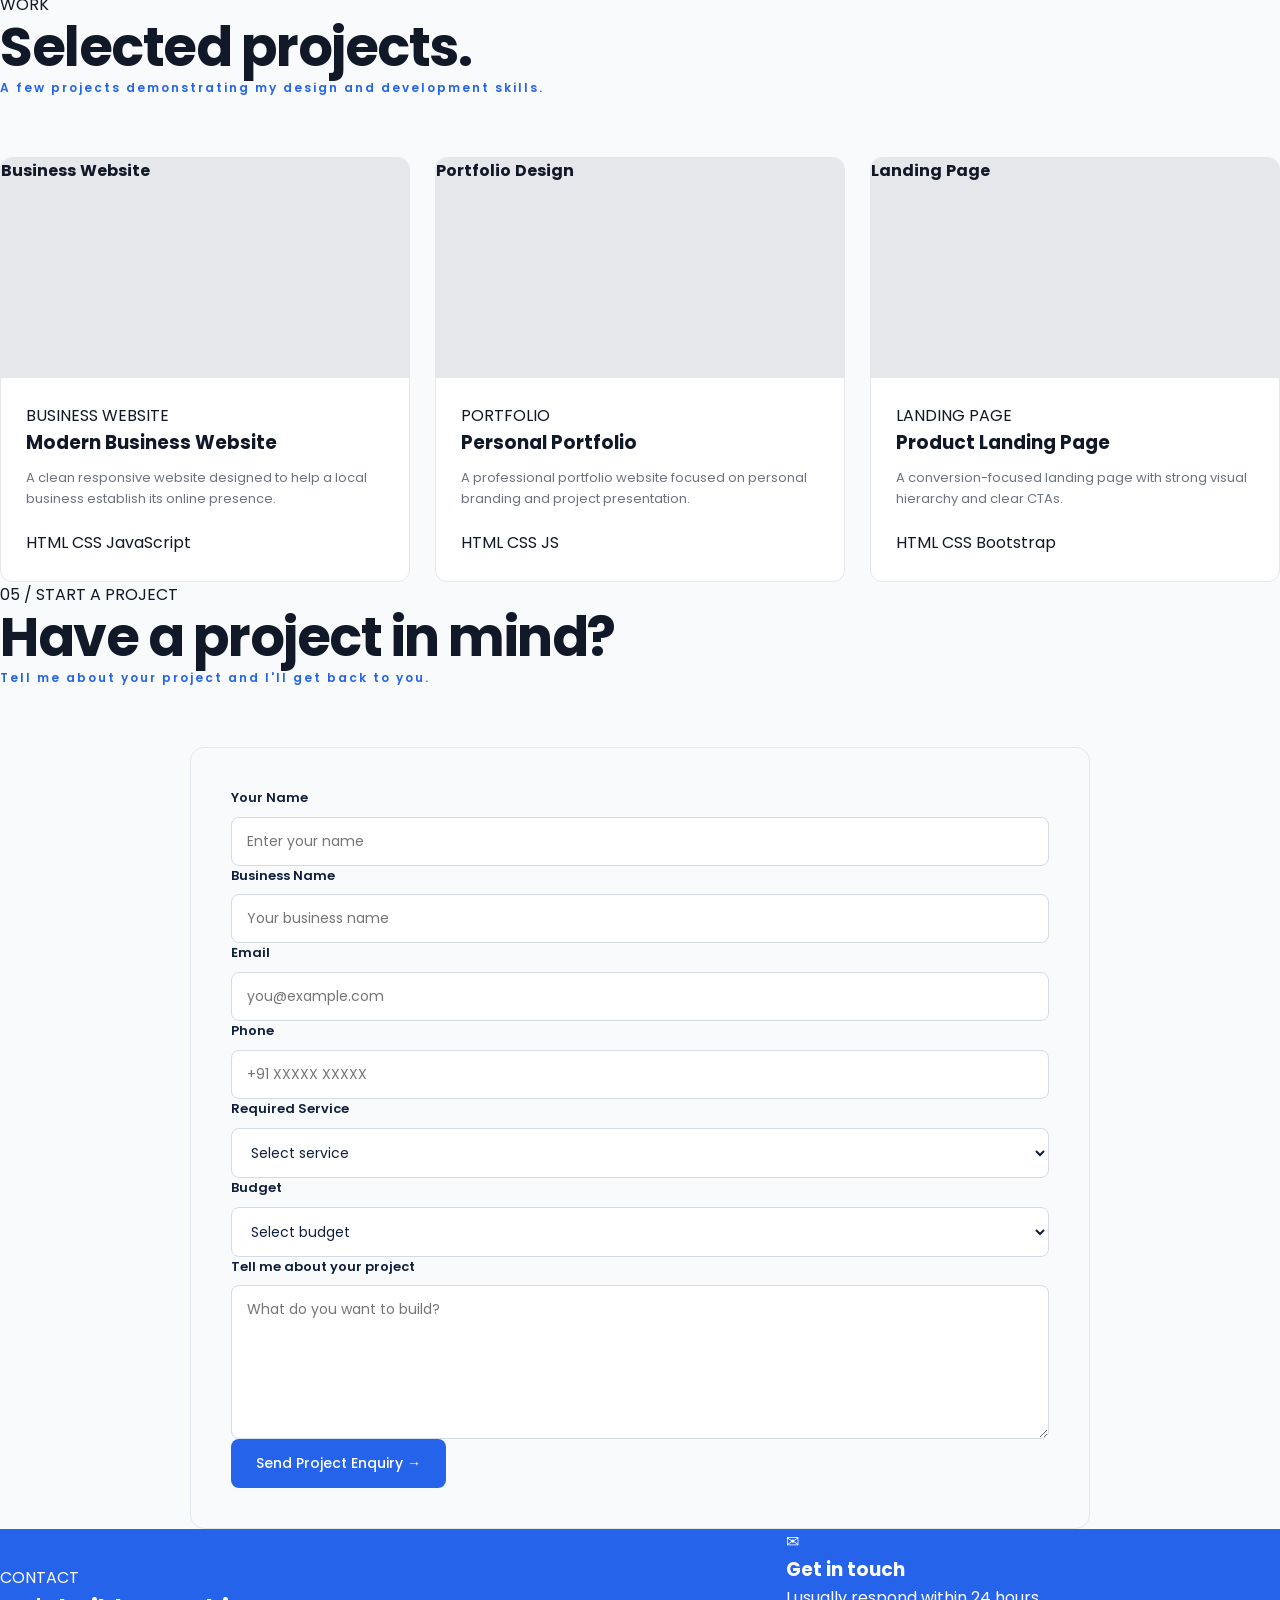
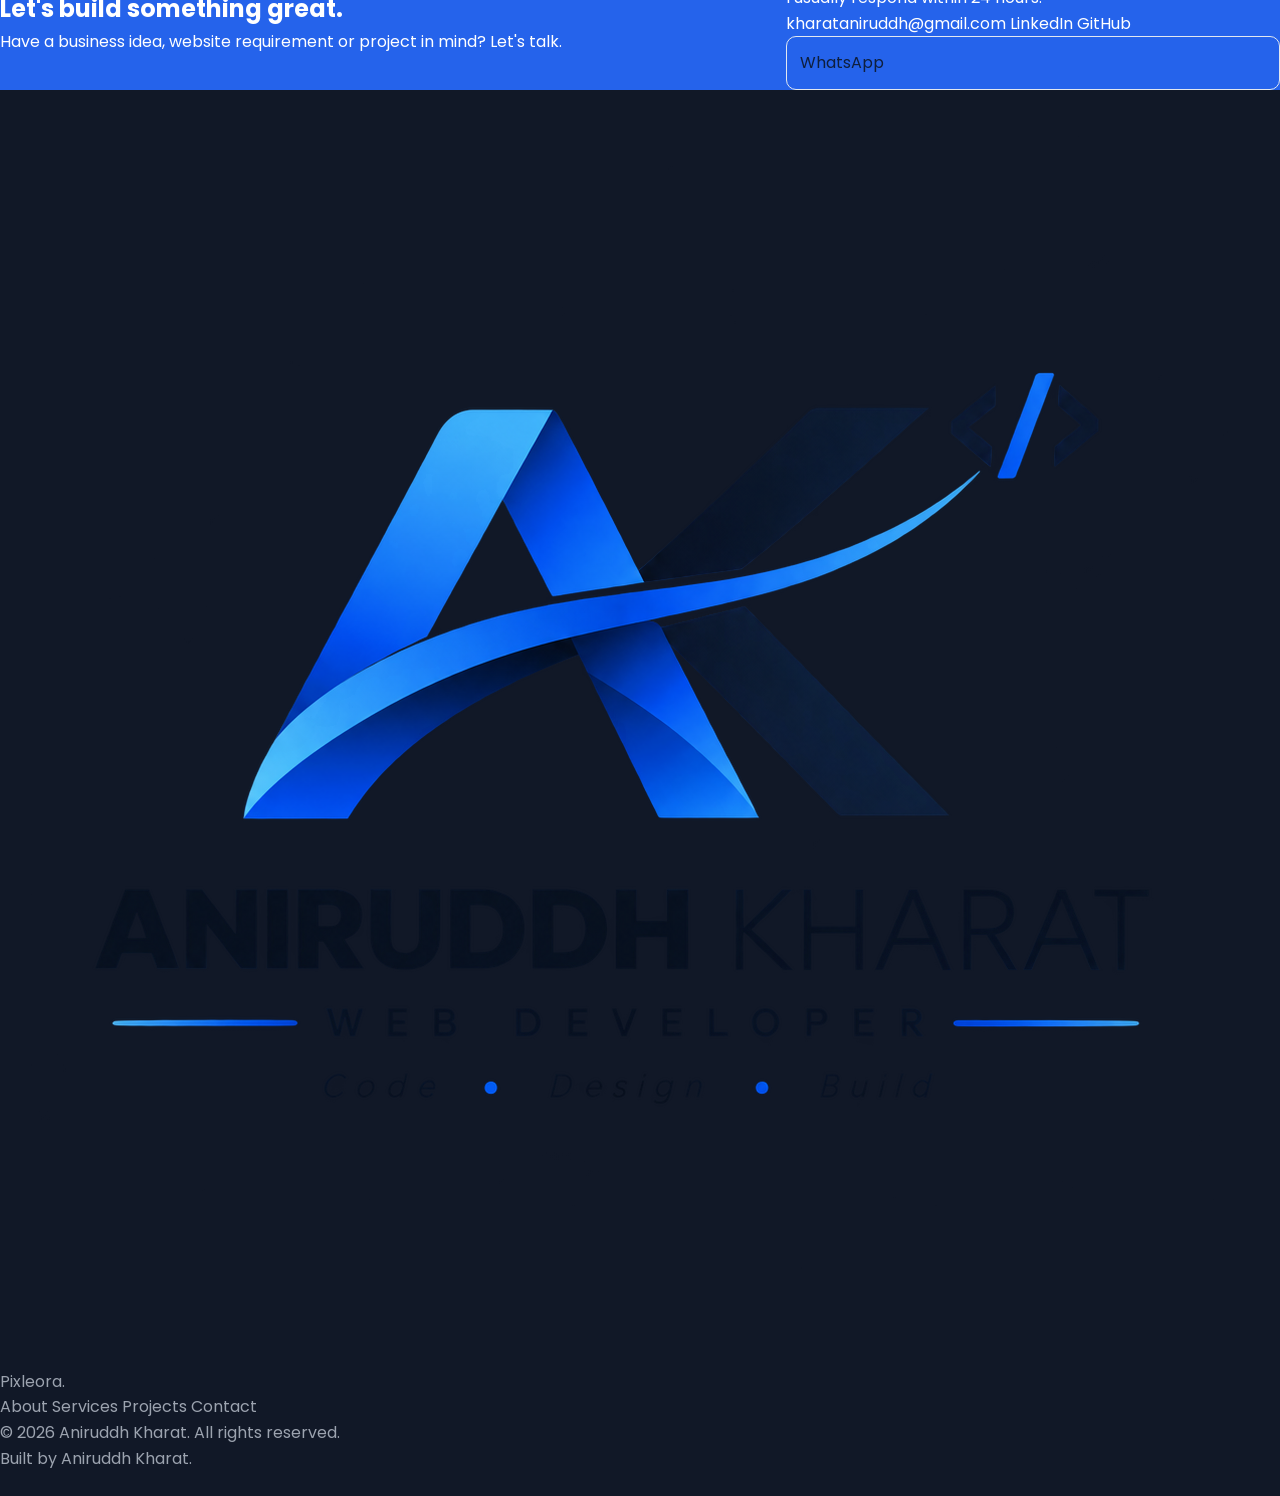
==== commit 5aec4e3f: "Update index.html" ====
--- a/index.html
+++ b/index.html
@@ -1,905 +1,1202 @@
 <!DOCTYPE html>
 <html lang="en">
-
 <head>
-
     <meta charset="UTF-8">
     <meta name="viewport" content="width=device-width, initial-scale=1.0">
 
-    <title>Aniruddh Kharat | Web Developer</title>
-
-    <!-- Favicon -->
-    <link rel="icon" type="image/png" href="assets/LOGO.png">
+    <title>Pixelora | Web Design & Development</title>
+
+    <link
+        rel="icon"
+        type="image/png"
+        href="assets/LOGO.png"
+    >
 
     <!-- Google Font -->
     <link rel="preconnect" href="https://fonts.googleapis.com">
     <link rel="preconnect" href="https://fonts.gstatic.com" crossorigin>
-
-    <link href="https://fonts.googleapis.com/css2?family=Poppins:wght@300;400;500;600;700&display=swap"
-        rel="stylesheet">
+    <link href="https://fonts.googleapis.com/css2?family=Poppins:wght@400;500;600;700;800;900&display=swap" rel="stylesheet">
+
+    <!-- Font Awesome -->
+    <link rel="stylesheet"
+          href="https://cdnjs.cloudflare.com/ajax/libs/font-awesome/6.5.2/css/all.min.css">
 
     <link rel="stylesheet" href="style.css">
-
 </head>
 
 <body>
 
-    <!-- ================= NAVBAR ================= -->
-
-    <header class="navbar">
-
-        <div class="container nav-container">
-
-            <a href="#home" class="logo">
-
-                <img src="assets/LOGO.png" alt="Aniruddh Kharat Logo">
-
-                <span>Aniruddh<span>.</span></span>
-
+<!-- ================= NAVBAR ================= -->
+
+<header class="navbar">
+
+    <div class="logo-area">
+        <div class="logo-mark">P</div>
+
+        <div>
+            <div class="logo-name">
+                Pixel<span>ora.</span>
+            </div>
+
+            <div class="logo-tagline">
+                WEB DESIGN & DEVELOPMENT
+            </div>
+        </div>
+    </div>
+
+
+    <nav class="nav-links" id="navLinks">
+
+        <a href="#home" class="active">Home</a>
+        <a href="#about">About</a>
+        <a href="#services">Services</a>
+        <a href="#projects">Projects</a>
+        <a href="#contact">Contact</a>
+
+        <button
+                class="contact-main-btn"
+                id="openContact"
+                type="button"
+            >
+                Let's Talk →
+            </button>
+
+    </nav>
+
+
+    <!-- MOBILE MENU -->
+
+    <button class="hamburger" id="hamburger" aria-label="Open menu">
+        <span></span>
+        <span></span>
+        <span></span>
+    </button>
+
+</header>
+
+
+<!-- ================= HERO ================= -->
+
+<section class="hero" id="home">
+
+    <div class="hero-content">
+
+        <div class="hero-badge">
+            🚀 Modern Websites. Better Business.
+        </div>
+
+
+        <h1>
+            BUILDING DIGITAL
+            <span>EXPERIENCES</span>
+            THAT MOVE
+            BUSINESS<span class="dot">.</span>
+        </h1>
+
+
+        <p class="hero-description">
+            Modern websites for businesses that want to look professional,
+            attract customers and grow online.
+        </p>
+
+
+        <!-- BUTTONS -->
+
+        <div class="hero-buttons">
+
+            <a href="#projects" class="btn btn-primary">
+                <i class="fa-regular fa-eye"></i>
+                View My Work
+                <i class="fa-solid fa-arrow-right"></i>
             </a>
 
-            <nav>
-                <a href="#home">Home</a>
-                <a href="#about">About</a>
-                <a href="#services">Services</a>
-                <a href="#projects">Projects</a>
-                <a href="#contact">Contact</a>
-            </nav>
-
-            <button type="button" class="nav-btn" id="openContact">
-                Let's Talk
+          
+
+        </div>
+
+
+        <!-- INTRO -->
+
+        <div class="intro">
+
+            <div class="small-profile">
+                <img
+                    src="assets/profile.jpeg"
+                    alt="Pixelora Founder">
+            </div>
+
+            <div>
+                <p>
+                    I'm <strong>Aniruddh Kharat</strong>, founder of Pixelora.
+                </p>
+
+                <span>
+                    I design and develop modern, responsive websites
+                    for businesses and individuals.
+                </span>
+            </div>
+
+        </div>
+
+
+        <!-- CONTACT LINKS -->
+
+        <div class="social-links">
+
+            <a href="https://github.com/Aniruddhkharat"
+               target="_blank">
+                <i class="fa-brands fa-github"></i>
+                <span>GitHub</span>
+            </a>
+
+
+            <a href="https://www.linkedin.com/"
+               target="_blank">
+                <i class="fa-brands fa-linkedin-in"></i>
+                <span>LinkedIn</span>
+            </a>
+
+
+            <a href="https://www.instagram.com/pixelora.web/"
+               target="_blank">
+                <i class="fa-brands fa-instagram"></i>
+                <span>Instagram</span>
+            </a>
+
+
+            <!-- EMAIL IS NOW TEXT -->
+
+            <!-- <a href="mailto:kharataniruddh@gmail.com">
+                <i class="fa-regular fa-envelope"></i>
+                <span>Email</span>
+            </a> -->
+
+
+            <a href="https://wa.me/918010399513"
+               target="_blank">
+                <i class="fa-brands fa-whatsapp"></i>
+                <span>WhatsApp</span>
+            </a>
+
+        </div>
+
+
+        <!-- EMAIL ADDRESS -->
+
+        <div class="email-line">
+
+            <i class="fa-regular fa-envelope"></i>
+
+            <a href="mailto:kharataniruddh@gmail.com">
+                kharataniruddh@gmail.com
+            </a>
+
+        </div>
+
+    </div>
+
+
+    <!-- ================= HERO IMAGE ================= -->
+
+    <div class="hero-visual">
+
+        <div class="blue-circle"></div>
+
+        <div class="model-container">
+
+            <img
+                src="assets/Model.png"
+                alt="Web Developer"
+            >
+
+        </div>
+
+
+        <!-- CODE CARD -->
+
+        <div class="code-card">
+
+            <div class="code-dots">
+                <span></span>
+                <span></span>
+                <span></span>
+            </div>
+
+            <code>
+                &lt;div class="website"&gt;<br>
+                &nbsp;&nbsp;&lt;h1&gt;<br>
+                &nbsp;&nbsp;&nbsp;&nbsp;Hello World<br>
+                &nbsp;&nbsp;&lt;/h1&gt;<br>
+                &lt;/div&gt;
+            </code>
+
+        </div>
+
+
+        <!-- RESPONSIVE CARD -->
+
+        <div class="responsive-card">
+
+            <i class="fa-solid fa-globe"></i>
+
+            <div>
+                <strong>Responsive</strong>
+                <small>Looks great on all devices</small>
+            </div>
+
+            <div class="device-icons">
+
+                <i class="fa-solid fa-desktop"></i>
+                <i class="fa-solid fa-tablet-screen-button"></i>
+                <i class="fa-solid fa-mobile-screen"></i>
+
+            </div>
+
+        </div>
+
+
+        <!-- TECH STACK -->
+
+        <div class="tech-stack">
+
+            <div>
+                <i class="fa-brands fa-html5"></i>
+                HTML5
+            </div>
+
+            <div>
+                <i class="fa-brands fa-css3-alt"></i>
+                CSS3
+            </div>
+
+            <div>
+                <i class="fa-brands fa-js"></i>
+                JavaScript
+            </div>
+
+            <div>
+                <i class="fa-brands fa-react"></i>
+                React
+            </div>
+
+            <div>
+                <i class="fa-brands fa-bootstrap"></i>
+                Bootstrap
+            </div>
+
+        </div>
+
+    </div>
+
+</section>
+
+
+<!-- ================= STATS ================= -->
+
+<section class="stats">
+
+    <div class="stat">
+
+        <div class="stat-icon">
+            <i class="fa-solid fa-rocket"></i>
+        </div>
+
+        <div>
+            <strong>3+</strong>
+            <span>Projects Completed</span>
+        </div>
+
+    </div>
+
+
+    <div class="stat">
+
+        <div class="stat-icon">
+            <i class="fa-solid fa-users"></i>
+        </div>
+
+        <div>
+            <strong>1+</strong>
+            <span>Happy Clients</span>
+        </div>
+
+    </div>
+
+
+    <div class="stat">
+
+        <div class="stat-icon">
+            <i class="fa-regular fa-calendar"></i>
+        </div>
+
+        <div>
+            <strong>2+</strong>
+            <span>Years Learning</span>
+        </div>
+
+    </div>
+
+
+    <div class="stat">
+
+        <div class="stat-icon">
+            <i class="fa-solid fa-location-dot"></i>
+        </div>
+
+        <div>
+            <strong>Pune</strong>
+            <span>Maharashtra, India</span>
+        </div>
+
+    </div>
+
+</section>
+
+
+
+<!-- ================= ABOUT ================= -->
+
+<section class="about-section" id="about">
+
+    <div class="section-heading">
+        <span>ABOUT ME</span>
+        <h2>Turning ideas into <strong>digital experiences.</strong></h2>
+        <p>
+            I’m Aniruddh Kharat, founder of Pixelora and an MCA student
+            from Pune. I design and develop modern, responsive websites
+            that help businesses build a strong online presence.
+        </p>
+    </div>
+
+    <div class="about-grid">
+
+        <div class="about-text">
+
+            <h3>Building websites that actually work.</h3>
+
+            <p>
+                I focus on creating clean designs, responsive layouts
+                and simple user experiences. My goal is to turn a
+                business idea into a website that looks professional
+                and helps attract customers.
+            </p>
+
+            <p>
+                I work with HTML, CSS, JavaScript, Bootstrap and React,
+                while continuously improving my development skills.
+            </p>
+
+            <div class="about-points">
+
+                <div>
+                    <span>01</span>
+                    <div>
+                        <h4>Clean Design</h4>
+                        <p>Modern layouts designed around your brand.</p>
+                    </div>
+                </div>
+
+                <div>
+                    <span>02</span>
+                    <div>
+                        <h4>Responsive</h4>
+                        <p>Works smoothly on mobile, tablet and desktop.</p>
+                    </div>
+                </div>
+
+                <div>
+                    <span>03</span>
+                    <div>
+                        <h4>Business Focused</h4>
+                        <p>Designed to turn visitors into potential customers.</p>
+                    </div>
+                </div>
+
+            </div>
+
+        </div>
+
+
+        <div class="about-card">
+
+            <div class="about-card-icon">
+                ✦
+            </div>
+
+            <h3>Why Pixelora?</h3>
+
+            <p>
+                Modern websites. Clean code. Business-focused design.
+            </p>
+
+            <div class="about-tech">
+
+                <span>HTML5</span>
+                <span>CSS3</span>
+                <span>JavaScript</span>
+                <span>React</span>
+                <span>Bootstrap</span>
+
+            </div>
+
+        </div>
+
+    </div>
+
+</section>
+
+
+
+<!-- ================= SERVICES ================= -->
+
+<section class="services-section" id="services">
+
+    <div class="section-heading">
+
+        <span> SERVICES</span>
+
+        <h2>What I can <strong>build for you.</strong></h2>
+
+        <p>
+            Simple, professional websites designed for businesses,
+            startups and individuals.
+        </p>
+
+    </div>
+
+
+    <div class="services-grid">
+
+        <!-- SERVICE 1 -->
+
+        <div class="service-card">
+
+            <div class="service-number">01</div>
+
+            <div class="service-icon">
+                ◇
+            </div>
+
+            <h3>Business Websites</h3>
+
+            <p>
+                Professional websites that help your business
+                establish credibility and attract customers online.
+            </p>
+
+            <ul>
+                <li>Responsive design</li>
+                <li>Modern UI</li>
+                <li>Contact forms</li>
+                <li>Basic SEO</li>
+            </ul>
+
+        </div>
+
+
+        <!-- SERVICE 2 -->
+
+        <div class="service-card featured-service">
+
+            <div class="most-picked">
+                MOST PICKED
+            </div>
+
+            <div class="service-number">02</div>
+
+            <div class="service-icon">
+                ✦
+            </div>
+
+            <h3>Landing Pages</h3>
+
+            <p>
+                High-converting landing pages for products,
+                services, campaigns and personal brands.
+            </p>
+
+            <ul>
+                <li>Custom design</li>
+                <li>Mobile responsive</li>
+                <li>Call-to-action sections</li>
+                <li>Fast loading</li>
+            </ul>
+
+        </div>
+
+
+        <!-- SERVICE 3 -->
+
+        <div class="service-card">
+
+            <div class="service-number">03</div>
+
+            <div class="service-icon">
+                ◈
+            </div>
+
+            <h3>Portfolio Websites</h3>
+
+            <p>
+                Personal portfolio websites for students,
+                freelancers, creators and professionals.
+            </p>
+
+            <ul>
+                <li>Personal branding</li>
+                <li>Project showcase</li>
+                <li>Social links</li>
+                <li>Responsive layout</li>
+            </ul>
+
+        </div>
+
+    </div>
+
+
+
+    <!-- ================= PACKAGES ================= -->
+
+    <div class="packages-heading">
+
+        <span>PACKAGES</span>
+
+        <h3>Simple pricing. No surprises.</h3>
+
+        <p>
+            Fixed pricing, so there are no surprises.
+            Custom scope quoted separately.
+        </p>
+
+    </div>
+
+
+    <div class="packages-grid">
+
+        <!-- BASIC -->
+
+        <div class="package-card">
+
+            <h3>Basic Site</h3>
+
+            <div class="price">
+                ₹5,000
+                <small>one-time</small>
+            </div>
+
+            <ul>
+                <li>Up to 3 pages</li>
+                <li>Mobile responsive</li>
+                <li>Contact form</li>
+                <li>7-day delivery</li>
+            </ul>
+
+            <a href="#contact" class="package-btn">
+                Get Started →
+            </a>
+
+        </div>
+
+
+        <!-- BUSINESS -->
+
+        <div class="package-card package-featured">
+
+            <div class="package-label">
+                MOST PICKED
+            </div>
+
+            <h3>Business Site</h3>
+
+            <div class="price">
+                ₹8,000
+                <small>one-time</small>
+            </div>
+
+            <ul>
+                <li>Up to 5 pages</li>
+                <li>Custom design</li>
+                <li>SEO basics</li>
+                <li>7-day delivery</li>
+            </ul>
+
+            <a href="#contact" class="package-btn primary">
+                Get Started →
+            </a>
+
+        </div>
+
+
+        <!-- ECOMMERCE -->
+
+        <div class="package-card">
+
+            <h3>E-commerce</h3>
+
+            <div class="price">
+                ₹12,000+
+                <small>one-time</small>
+            </div>
+
+            <ul>
+                <li>Product catalog</li>
+                <li>Payment integration</li>
+                <li>Custom features</li>
+                <li>14-day delivery</li>
+            </ul>
+
+            <a href="#contact" class="package-btn">
+                Discuss Project →
+            </a>
+
+        </div>
+
+    </div>
+
+</section>
+
+
+
+<!-- ================= PROJECTS ================= -->
+
+<section class="projects-section" id="projects">
+
+    <div class="section-heading">
+
+        <span> WORK</span>
+
+        <h2>Selected <strong>projects.</strong></h2>
+
+        <p>
+            A few projects demonstrating my design and development skills.
+        </p>
+
+    </div>
+
+
+    <div class="projects-grid">
+
+        <!-- PROJECT 1 -->
+
+        <div class="project-card">
+
+            <div class="project-image project-blue">
+
+                <div class="project-browser">
+                    <span></span>
+                    <span></span>
+                    <span></span>
+                </div>
+
+                <div class="project-preview">
+                    <strong>Business</strong>
+                    <b>Website</b>
+                </div>
+
+            </div>
+
+            <div class="project-content">
+
+                <span class="project-category">
+                    BUSINESS WEBSITE
+                </span>
+
+                <h3>Modern Business Website</h3>
+
+                <p>
+                    A clean responsive website designed to help
+                    a local business establish its online presence.
+                </p>
+
+                <div class="project-tags">
+                    <span>HTML</span>
+                    <span>CSS</span>
+                    <span>JavaScript</span>
+                </div>
+
+            </div>
+
+        </div>
+
+
+        <!-- PROJECT 2 -->
+
+        <div class="project-card">
+
+            <div class="project-image project-purple">
+
+                <div class="project-browser">
+                    <span></span>
+                    <span></span>
+                    <span></span>
+                </div>
+
+                <div class="project-preview">
+                    <strong>Portfolio</strong>
+                    <b>Design</b>
+                </div>
+
+            </div>
+
+            <div class="project-content">
+
+                <span class="project-category">
+                    PORTFOLIO
+                </span>
+
+                <h3>Personal Portfolio</h3>
+
+                <p>
+                    A professional portfolio website focused on
+                    personal branding and project presentation.
+                </p>
+
+                <div class="project-tags">
+                    <span>HTML</span>
+                    <span>CSS</span>
+                    <span>JS</span>
+                </div>
+
+            </div>
+
+        </div>
+
+
+        <!-- PROJECT 3 -->
+
+        <div class="project-card">
+
+            <div class="project-image project-dark">
+
+                <div class="project-browser">
+                    <span></span>
+                    <span></span>
+                    <span></span>
+                </div>
+
+                <div class="project-preview">
+                    <strong>Landing</strong>
+                    <b>Page</b>
+                </div>
+
+            </div>
+
+            <div class="project-content">
+
+                <span class="project-category">
+                    LANDING PAGE
+                </span>
+
+                <h3>Product Landing Page</h3>
+
+                <p>
+                    A conversion-focused landing page with
+                    strong visual hierarchy and clear CTAs.
+                </p>
+
+                <div class="project-tags">
+                    <span>HTML</span>
+                    <span>CSS</span>
+                    <span>Bootstrap</span>
+                </div>
+
+            </div>
+
+        </div>
+
+    </div>
+
+</section>
+
+
+
+<!-- ================= CLIENT FORM ================= -->
+
+<section class="enquiry-section" id="enquiry">
+
+    <div class="section-heading">
+
+        <span>05 / START A PROJECT</span>
+
+        <h2>Have a project <strong>in mind?</strong></h2>
+
+        <p>
+            Tell me about your project and I'll get back to you.
+        </p>
+
+    </div>
+
+
+    <div class="enquiry-wrapper">
+
+        <form id="clientForm" class="client-form">
+
+            <div class="form-row">
+
+                <div class="form-group">
+
+                    <label for="name">Your Name</label>
+
+                    <input
+                        type="text"
+                        id="name"
+                        placeholder="Enter your name"
+                        required
+                    >
+
+                </div>
+
+
+                <div class="form-group">
+
+                    <label for="business">Business Name</label>
+
+                    <input
+                        type="text"
+                        id="business"
+                        placeholder="Your business name"
+                    >
+
+                </div>
+
+            </div>
+
+
+            <div class="form-row">
+
+                <div class="form-group">
+
+                    <label for="email">Email</label>
+
+                    <input
+                        type="email"
+                        id="email"
+                        placeholder="you@example.com"
+                        required
+                    >
+
+                </div>
+
+
+                <div class="form-group">
+
+                    <label for="phone">Phone</label>
+
+                    <input
+                        type="tel"
+                        id="phone"
+                        placeholder="+91 XXXXX XXXXX"
+                    >
+
+                </div>
+
+            </div>
+
+
+            <div class="form-row">
+
+                <div class="form-group">
+
+                    <label for="service">Required Service</label>
+
+                    <select id="service">
+
+                        <option value="">Select service</option>
+
+                        <option value="Business Website">
+                            Business Website
+                        </option>
+
+                        <option value="Landing Page">
+                            Landing Page
+                        </option>
+
+                        <option value="Portfolio Website">
+                            Portfolio Website
+                        </option>
+
+                        <option value="E-commerce">
+                            E-commerce
+                        </option>
+
+                        <option value="Other">
+                            Other
+                        </option>
+
+                    </select>
+
+                </div>
+
+
+                <div class="form-group">
+
+                    <label for="budget">Budget</label>
+
+                    <select id="budget">
+
+                        <option value="">Select budget</option>
+
+                        <option value="₹5,000 - ₹8,000">
+                            ₹5,000 - ₹8,000
+                        </option>
+
+                        <option value="₹8,000 - ₹12,000">
+                            ₹8,000 - ₹12,000
+                        </option>
+
+                        <option value="₹12,000+">
+                            ₹12,000+
+                        </option>
+
+                        <option value="Not decided">
+                            Not decided
+                        </option>
+
+                    </select>
+
+                </div>
+
+            </div>
+
+
+            <div class="form-group">
+
+                <label for="message">Tell me about your project</label>
+
+                <textarea
+                    id="message"
+                    rows="6"
+                    placeholder="What do you want to build?"
+                ></textarea>
+
+            </div>
+
+
+            <button type="submit" class="form-btn">
+                Send Project Enquiry →
             </button>
 
-        </div>
-
-    </header>
-
-
-    <main>
-
-        <!-- ================= HERO ================= -->
-
-        <section id="home" class="hero">
-
-            <div class="container hero-container">
-
-                <div class="hero-content">
-
-                    <p class="hero-tag">
-                        👋 Hello, I'm Aniruddh
-                    </p>
-
-                    <h1>
-                        I build websites that
-                        <span>help businesses grow.</span>
-                    </h1>
-
-                    <p class="hero-description">
-                        I'm a web developer and MCA student from Pune,
-                        creating modern, responsive and user-friendly
-                        websites for businesses and individuals.
-                    </p>
-
-                    <div class="hero-buttons">
-
-                        <a href="#projects" class="btn primary-btn">
-                            View My Work
-                        </a>
-
-                        <a href="#contact" class="btn secondary-btn">
-                            Hire Me
-                        </a>
-
-                    </div>
-
-                    <div class="hero-socials">
-
-                        <a href="https://github.com/Aniruddhkharat" target="_blank">
-                            GitHub
-                        </a>
-
-                        <a href="www.linkedin.com/in/aniruddh-kharat" target="_blank">
-                            LinkedIn
-                        </a>
-
-                    </div>
-
-                </div>
-
-
-                <div class="hero-image">
-
-                    <div class="image-wrapper">
-
-                        <img src="assets/profile.jpeg" alt="Aniruddh Kharat">
-
-                    </div>
-
-                </div>
-
-            </div>
-
-        </section>
-
-
-        <!-- ================= ABOUT ================= -->
-
-        <section id="about" class="section">
-
-            <div class="container">
-
-                <div class="section-heading">
-
-                    <p>ABOUT ME</p>
-
-                    <h2>
-                        Turning ideas into
-                        <span>digital experiences.</span>
-                    </h2>
-
-                </div>
-
-
-                <div class="about-grid">
-
-                    <div class="about-text">
-
-                        <p>
-                            I'm Aniruddh Kharat, a web developer currently
-                            pursuing my MCA in Pune.
-                        </p>
-
-                        <p>
-                            I enjoy building clean, responsive and
-                            practical websites that solve real problems.
-                            I'm currently focusing on frontend development
-                            and gradually expanding into full-stack
-                            development.
-                        </p>
-
-                        <p>
-                            My goal is simple: create websites that look
-                            professional, work smoothly and help businesses
-                            connect with their customers.
-                        </p>
-
-                    </div>
-
-
-                    <div class="skills">
-
-                        <h3>My Skills</h3>
-
-                        <div class="skill-list">
-
-                            <span>HTML</span>
-                            <span>CSS</span>
-                            <span>JavaScript</span>
-                            <span>Bootstrap</span>
-                            <span>React</span>
-                            <span>SQL</span>
-                            <span>Git</span>
-                            <span>GitHub</span>
-
-                        </div>
-
-                    </div>
-
-                </div>
-
-            </div>
-
-        </section>
-
-
-
-
-        <!-- ================= SERVICES / PACKAGES ================= -->
-
-        <section id="services" class="packages-section">
-
-            <div class="container">
-
-                <div class="section-heading packages-heading">
-
-
-
-                    <h2>Packages</h2>
-
-                    <div class="package-description">
-                        Fixed pricing, so there are no surprises.
-                        Custom scope quoted separately.
-                    </div>
-
-                </div>
-
-
-                <!-- PRICING CARDS -->
-
-                <div class="packages-grid">
-
-
-                    <!-- BASIC -->
-
-                    <div class="package-card">
-
-                        <h3>Basic Site</h3>
-
-                        <div class="package-price">
-                            ₹5,000
-                            <span>one-time</span>
-                        </div>
-
-                        <ul class="package-features">
-
-                            <li>Up to 3 pages</li>
-                            <li>Mobile responsive</li>
-                            <li>Contact form</li>
-                            <li>7-day delivery</li>
-
-                        </ul>
-
-                        <a href="#contact" class="package-btn">
-                            Get Started →
-                        </a>
-
-                    </div>
-
-
-                    <!-- BUSINESS -->
-
-                    <div class="package-card featured-package">
-
-                        <div class="most-picked">
-                            MOST PICKED
-                        </div>
-
-                        <h3>Business Site</h3>
-
-                        <div class="package-price">
-                            ₹8,000
-                            <span>one-time</span>
-                        </div>
-
-                        <ul class="package-features">
-
-                            <li>Up to 5 pages</li>
-                            <li>Custom design</li>
-                            <li>SEO basics</li>
-                            <li>7-day delivery</li>
-
-                        </ul>
-
-                        <a href="#contact" class="package-btn featured-btn">
-                            Get Started →
-                        </a>
-
-                    </div>
-
-
-                    <!-- E-COMMERCE -->
-
-                    <div class="package-card">
-
-                        <h3>E-commerce</h3>
-
-                        <div class="package-price">
-                            ₹12,000+
-                            <span>one-time</span>
-                        </div>
-
-                        <ul class="package-features">
-
-                            <li>Product catalog</li>
-                            <li>Payment integration</li>
-                            <li>Custom features</li>
-                            <li>14-day delivery</li>
-
-                        </ul>
-
-                        <a href="#contact" class="package-btn">
-                            Get Started →
-                        </a>
-
-                    </div>
-
-                </div>
-
-
-                <!-- CUSTOM PACKAGE -->
-
-                <div class="custom-package">
-
-                    <p>
-                        Need something specific? I can create a custom package
-                        for your business.
-                    </p>
-
-                    <a href="#contact" class="custom-btn">
-                        Let's Discuss Your Project →
-                    </a>
-
-                </div>
-
-            </div>
-
-        </section>
-
-
-        <!-- ================= PROJECTS ================= -->
-
-        <section id="projects" class="section">
-
-            <div class="container">
-
-                <div class="section-heading">
-
-                    <p>MY WORK</p>
-
-                    <h2>
-                        Selected
-                        <span>projects.</span>
-                    </h2>
-
-                </div>
-
-
-                <div class="projects-grid">
-
-                    <!-- PROJECT 1 -->
-
-                    <article class="project-card">
-
-                        <div class="project-image">
-                            <div class="project-placeholder">
-                                Project 01
-                            </div>
-                        </div>
-
-                        <div class="project-content">
-
-                            <p class="project-type">
-                                BUSINESS WEBSITE
-                            </p>
-
-                            <h3>
-                                Restaurant Website
-                            </h3>
-
-                            <p>
-                                A modern responsive restaurant website
-                                featuring menu, gallery, location and
-                                contact sections.
-                            </p>
-
-                            <div class="project-tech">
-
-                                <span>HTML</span>
-                                <span>CSS</span>
-                                <span>JavaScript</span>
-
-                            </div>
-
-                            <a href="#" class="project-link">
-                                View Project →
-                            </a>
-
-                        </div>
-
-                    </article>
-
-
-                    <!-- PROJECT 2 -->
-
-                    <article class="project-card">
-
-                        <div class="project-image">
-                            <div class="project-placeholder">
-                                Project 02
-                            </div>
-                        </div>
-
-                        <div class="project-content">
-
-                            <p class="project-type">
-                                EDUCATION
-                            </p>
-
-                            <h3>
-                                Coaching Institute Website
-                            </h3>
-
-                            <p>
-                                A professional website for an educational
-                                institute with courses, faculty and enquiry
-                                sections.
-                            </p>
-
-                            <div class="project-tech">
-
-                                <span>React</span>
-                                <span>CSS</span>
-                                <span>JavaScript</span>
-
-                            </div>
-
-                            <a href="#" class="project-link">
-                                View Project →
-                            </a>
-
-                        </div>
-
-                    </article>
-
-
-                    <!-- PROJECT 3 -->
-
-                    <article class="project-card">
-
-                        <div class="project-image">
-                            <div class="project-placeholder">
-                                Project 03
-                            </div>
-                        </div>
-
-                        <div class="project-content">
-
-                            <p class="project-type">
-                                FITNESS
-                            </p>
-
-                            <h3>
-                                Gym Website
-                            </h3>
-
-                            <p>
-                                A responsive fitness website with services,
-                                trainers, pricing and contact information.
-                            </p>
-
-                            <div class="project-tech">
-
-                                <span>HTML</span>
-                                <span>CSS</span>
-                                <span>JavaScript</span>
-
-                            </div>
-
-                            <a href="#" class="project-link">
-                                View Project →
-                            </a>
-
-                        </div>
-
-                    </article>
-
-                </div>
-
-            </div>
-
-        </section>
-
-
-        <!-- ================= WHY ME ================= -->
-
-        <section class="section why-section">
-
-            <div class="container">
-
-                <div class="section-heading">
-
-                    <p>WHY WORK WITH ME</p>
-
-                    <h2>
-                        Simple websites.
-                        <span>Real results.</span>
-                    </h2>
-
-                </div>
-
-
-                <div class="why-grid">
-
-                    <div class="why-item">
-
-                        <strong>01</strong>
-
-                        <h3>Responsive</h3>
-
-                        <p>
-                            Your website will work properly across
-                            phones, tablets and desktops.
-                        </p>
-
-                    </div>
-
-
-                    <div class="why-item">
-
-                        <strong>02</strong>
-
-                        <h3>Modern Design</h3>
-
-                        <p>
-                            Clean interfaces designed to make your
-                            business look professional.
-                        </p>
-
-                    </div>
-
-
-                    <div class="why-item">
-
-                        <strong>03</strong>
-
-                        <h3>Easy Communication</h3>
-
-                        <p>
-                            Direct communication and clear project
-                            requirements without unnecessary complexity.
-                        </p>
-
-                    </div>
-
-                </div>
-
-            </div>
-
-        </section>
-
-
-        <!-- ================= CLIENT INQUIRY FORM ================= -->
-
-        <section id="inquiry" class="inquiry-section">
-
-            <div class="container">
-
-                <div class="section-heading inquiry-heading">
-
-                    <p>04 / START A PROJECT</p>
-
-                    <h2>
-                        Tell me about
-                        <span>your project.</span>
-                    </h2>
-
-                    <p class="inquiry-subtitle">
-                        Share a few details about your requirements and I'll
-                        get back to you.
-                    </p>
-
-                </div>
-
-
-                <form id="clientForm" class="client-form">
-
-                    <div class="form-grid">
-
-                        <!-- NAME -->
-                        <div class="form-group">
-
-                            <label for="name">
-                                Full Name *
-                            </label>
-
-                            <input type="text" id="name" name="name" placeholder="Your name" required>
-
-                        </div>
-
-
-                        <!-- BUSINESS -->
-                        <div class="form-group">
-
-                            <label for="business">
-                                Business / Company
-                            </label>
-
-                            <input type="text" id="business" name="business" placeholder="Business name">
-
-                        </div>
-
-
-                        <!-- EMAIL -->
-                        <div class="form-group">
-
-                            <label for="email">
-                                Email *
-                            </label>
-
-                            <input type="email" id="email" name="email" placeholder="you@example.com" required>
-
-                        </div>
-
-
-                        <!-- PHONE -->
-                        <div class="form-group">
-
-                            <label for="phone">
-                                Phone / WhatsApp *
-                            </label>
-
-                            <input type="tel" id="phone" name="phone" placeholder="+91 98765 43210" required>
-
-                        </div>
-
-
-                        <!-- SERVICE -->
-                        <div class="form-group">
-
-                            <label for="service">
-                                Service Required *
-                            </label>
-
-                            <select id="service" name="service" required>
-
-                                <option value="">
-                                    Select a service
-                                </option>
-
-                                <option value="Basic Website">
-                                    Basic Website
-                                </option>
-
-                                <option value="Business Website">
-                                    Business Website
-                                </option>
-
-                                <option value="E-commerce Website">
-                                    E-commerce Website
-                                </option>
-
-                                <option value="Website Redesign">
-                                    Website Redesign
-                                </option>
-
-                                <option value="Landing Page">
-                                    Landing Page
-                                </option>
-
-                                <option value="Custom Project">
-                                    Custom Project
-                                </option>
-
-                            </select>
-
-                        </div>
-
-
-                        <!-- BUDGET -->
-                        <div class="form-group">
-
-                            <label for="budget">
-                                Estimated Budget
-                            </label>
-
-                            <select id="budget" name="budget">
-
-                                <option value="">
-                                    Select budget
-                                </option>
-
-                                <option value="₹3,000 - ₹5,000">
-                                    ₹3,000 - ₹5,000
-                                </option>
-
-                                <option value="₹5,000 - ₹10,000">
-                                    ₹5,000 - ₹10,000
-                                </option>
-
-                                <option value="₹10,000 - ₹20,000">
-                                    ₹10,000 - ₹20,000
-                                </option>
-
-                                <option value="₹20,000+">
-                                    ₹20,000+
-                                </option>
-
-                                <option value="Not sure">
-                                    Not sure
-                                </option>
-
-                            </select>
-
-                        </div>
-
-                    </div>
-
-
-                    <!-- PROJECT DETAILS -->
-
-                    <div class="form-group full-width">
-
-                        <label for="message">
-                            Tell me about your project *
-                        </label>
-
-                        <textarea id="message" name="message" rows="6"
-                            placeholder="What do you need? Tell me about your business, website requirements, pages, features, etc."
-                            required></textarea>
-
-                    </div>
-
-
-                    <!-- SUBMIT -->
-
-                    <div class="form-submit">
-
-                        <button type="submit" class="form-btn">
-                            Send Project Enquiry →
-                        </button>
-
-                        <p id="formStatus"></p>
-
-                    </div>
-
-                </form>
-
-            </div>
-
-        </section>
-
-        <!-- ================= CONTACT ================= -->
-
-        <section id="contact" class="section contact-section">
-
-            <div class="container contact-container">
-
-                <div class="contact-content">
-
-                    <p class="contact-label">
-                        HAVE A PROJECT?
-                    </p>
-
-                    <h2>
-                        Let's build something
-                        <span>useful.</span>
-                    </h2>
-
-                    <p>
-                        Have a business website idea or need to improve
-                        an existing website? Let's talk.
-                    </p>
-
-                    <a href="https://wa.me/918010399513" class="btn primary-btn" target="_blank">
-                        WhatsApp Me
-                    </a>
-
-                </div>
-
-
-                <div class="contact-details">
-
-                    <div>
-                        <small>EMAIL</small>
-                        <!-- <a href="mailto:kharataniruddh@gmail.com"> -->
-                        kharataniruddh@gmail.com
-                        </a>
-
-                    </div>
-
-                    <div>
-                        <small>LOCATION</small>
-                        <p>Pune, Maharashtra</p>
-                    </div>
-
-                    <div>
-                        <small>AVAILABILITY</small>
-                        <p>Available for freelance projects</p>
-                    </div>
-
-                </div>
-
-            </div>
-
-        </section>
-
-    </main>
-
-
-    <!-- ================= FOOTER ================= -->
-
-    <footer>
-
-        <div class="container footer-container">
+            <p id="formStatus" class="form-status"></p>
+
+        </form>
+
+    </div>
+
+</section>
+
+
+
+<!-- ================= CONTACT ================= -->
+
+<section class="contact-section" id="contact">
+
+    <div class="contact-container">
+
+        <div class="contact-left">
+
+            <span>CONTACT</span>
+
+            <h2>Let's build something <strong>great.</strong></h2>
 
             <p>
-                © 2026 Aniruddh Kharat. All rights reserved.
+                Have a business idea, website requirement or
+                project in mind? Let's talk.
             </p>
 
-            <div>
-
-                <a href="https://github.com/Aniruddhkharat">GitHub</a>
-
-                <a href="https://www.linkedin.com/in/aniruddh-kharat">LinkedIn</a>
-
-            </div>
-
-        </div>
-
-    </footer>
-
-
-
-    <!-- CONTACT POPUP -->
-
-    <div class="contact-overlay" id="contactOverlay">
-
-        <div class="contact-popup">
-
-            <button type="button" class="close-contact" id="closeContact">
-                &times;
-            </button>
-
-            <p class="popup-label">LET'S CONNECT</p>
-
-            <h2>
-                Let's work<br>
-                <span>together.</span>
-            </h2>
-
-            <p class="popup-text">
-                Have a project in mind? Get in touch with me through
-                any of the options below.
+           <!-- <button
+                class="contact-main-btn"
+                id="openContact"
+                type="button"
+            >
+                Let's Talk →
+            </button> -->
+
+        </div>
+
+
+        <div class="contact-card">
+
+            <div class="contact-card-icon">
+                ✉
+            </div>
+
+            <h3>Get in touch</h3>
+
+            <p>
+                I usually respond within 24 hours.
             </p>
 
-            <div class="contact-links">
-
-                <a href="mailto:kharataniruddh@gmail.com" class="contact-link">
-
-                    <div class="contact-icon">✉</div>
-
-                    <div>
-                        <small>EMAIL</small>
-                        <strong>kharataniruddh@gmail.com</strong>
-                    </div>
-
-                </a>
-
-
-                <a href="tel:+918010399513" class="contact-link">
-
-                    <div class="contact-icon">☎</div>
-
-                    <div>
-                        <small>PHONE</small>
-                        <strong>+91 8010399513</strong>
-                    </div>
-
-                </a>
-
-
-                <a href="https://www.linkedin.com/in/aniruddh-kharat" target="_blank" class="contact-link">
-
-                    <div class="contact-icon">in</div>
-
-                    <div>
-                        <small>LINKEDIN</small>
-                        <strong>Connect on LinkedIn</strong>
-                    </div>
-
-                </a>
-
-
-                <a href="https://github.com/Aniruddhkharat" target="_blank" class="contact-link">
-
-                    <div class="contact-icon">&lt;/&gt;</div>
-
-                    <div>
-                        <small>GITHUB</small>
-                        <strong>View my GitHub</strong>
-                    </div>
-
-                </a>
-
-            </div>
-
-        </div>
-
-    </div>
-
-    <script src="script.js"></script>
-
+            <a href="mailto:kharataniruddh@gmail.com">
+                kharataniruddh@gmail.com
+            </a>
+
+            <a
+                href="https://www.linkedin.com/in/aniruddh-kharat"
+                target="_blank"
+            >
+                LinkedIn
+            </a>
+
+            <a
+                href="https://github.com/Aniruddhkharat"
+                target="_blank"
+            >
+                GitHub
+            </a>
+
+            <a
+    href="https://wa.me/918010399513"
+    target="_blank"
+    rel="noopener noreferrer"
+    class="contact-link whatsapp-link"
+>
+    
+    WhatsApp
+</a>
+
+        </div>
+
+    </div>
+
+</section>
+
+
+
+<!-- ================= CONTACT POPUP ================= -->
+
+<div class="contact-overlay" id="contactOverlay">
+
+    <div class="contact-popup">
+
+        <button
+            class="close-contact"
+            id="closeContact"
+            type="button"
+        >
+            ×
+        </button>
+
+        <span>LET'S CONNECT</span>
+
+        <h2>Let's talk about your project.</h2>
+
+        <p>
+            Choose any option below to contact me.
+        </p>
+
+
+        <a
+            href="mailto:kharataniruddh@gmail.com"
+            class="popup-contact-item"
+        >
+            <div>✉</div>
+
+            <span>
+                <small>Email</small>
+                kharataniruddh@gmail.com
+            </span>
+        </a>
+
+
+        <a
+            href="https://www.linkedin.com/in/aniruddh-kharat"
+            target="_blank"
+            class="popup-contact-item"
+        >
+            <div>in</div>
+
+            <span>
+                <small>LinkedIn</small>
+                Connect with me
+            </span>
+        </a>
+
+
+        <a
+            href="https://github.com/Aniruddhkharat"
+            target="_blank"
+            class="popup-contact-item"
+        >
+            <div>⌘</div>
+
+            <span>
+                <small>GitHub</small>
+                View my projects
+            </span>
+        </a>
+
+        <!-- WhatsApp -->
+<a
+    href="https://wa.me/918010399513"
+    target="_blank"
+    rel="noopener noreferrer"
+    class="contact-option"
+>
+    <div class="contact-icon whatsapp-icon">
+        <i class="fa-brands fa-whatsapp"></i>
+    </div>
+
+    <div class="contact-info">
+        <span>WhatsApp</span>
+        <strong>Chat with me</strong>
+    </div>
+</a>
+
+    </div>
+
+</div>
+
+
+
+<!-- ================= FOOTER ================= -->
+
+<footer>
+
+    <div class="footer-inner">
+
+         <div class="footer-brand">
+            <img
+                src="assets/LOGO.png"
+                alt="Pixleora Logo"
+                class="footer-logo"
+            >
+
+            <span class="footer-name">
+                Pixleora<span>.</span>
+            </span>
+        </div>
+
+
+        <div class="footer-links">
+
+            <a href="#about">About</a>
+
+            <a href="#services">Services</a>
+
+            <a href="#projects">Projects</a>
+
+            <a href="#contact">Contact</a>
+
+        </div>
+
+    </div>
+
+
+    <div class="footer-bottom">
+
+        <p>
+            © 2026 Pixelora. All rights reserved.
+        </p>
+
+        <p>
+            Built by Aniruddh Kharat.
+        </p>
+
+    </div>
+
+</footer>
+
+<script src="script.js"></script>
 
 </body>
-
 </html>
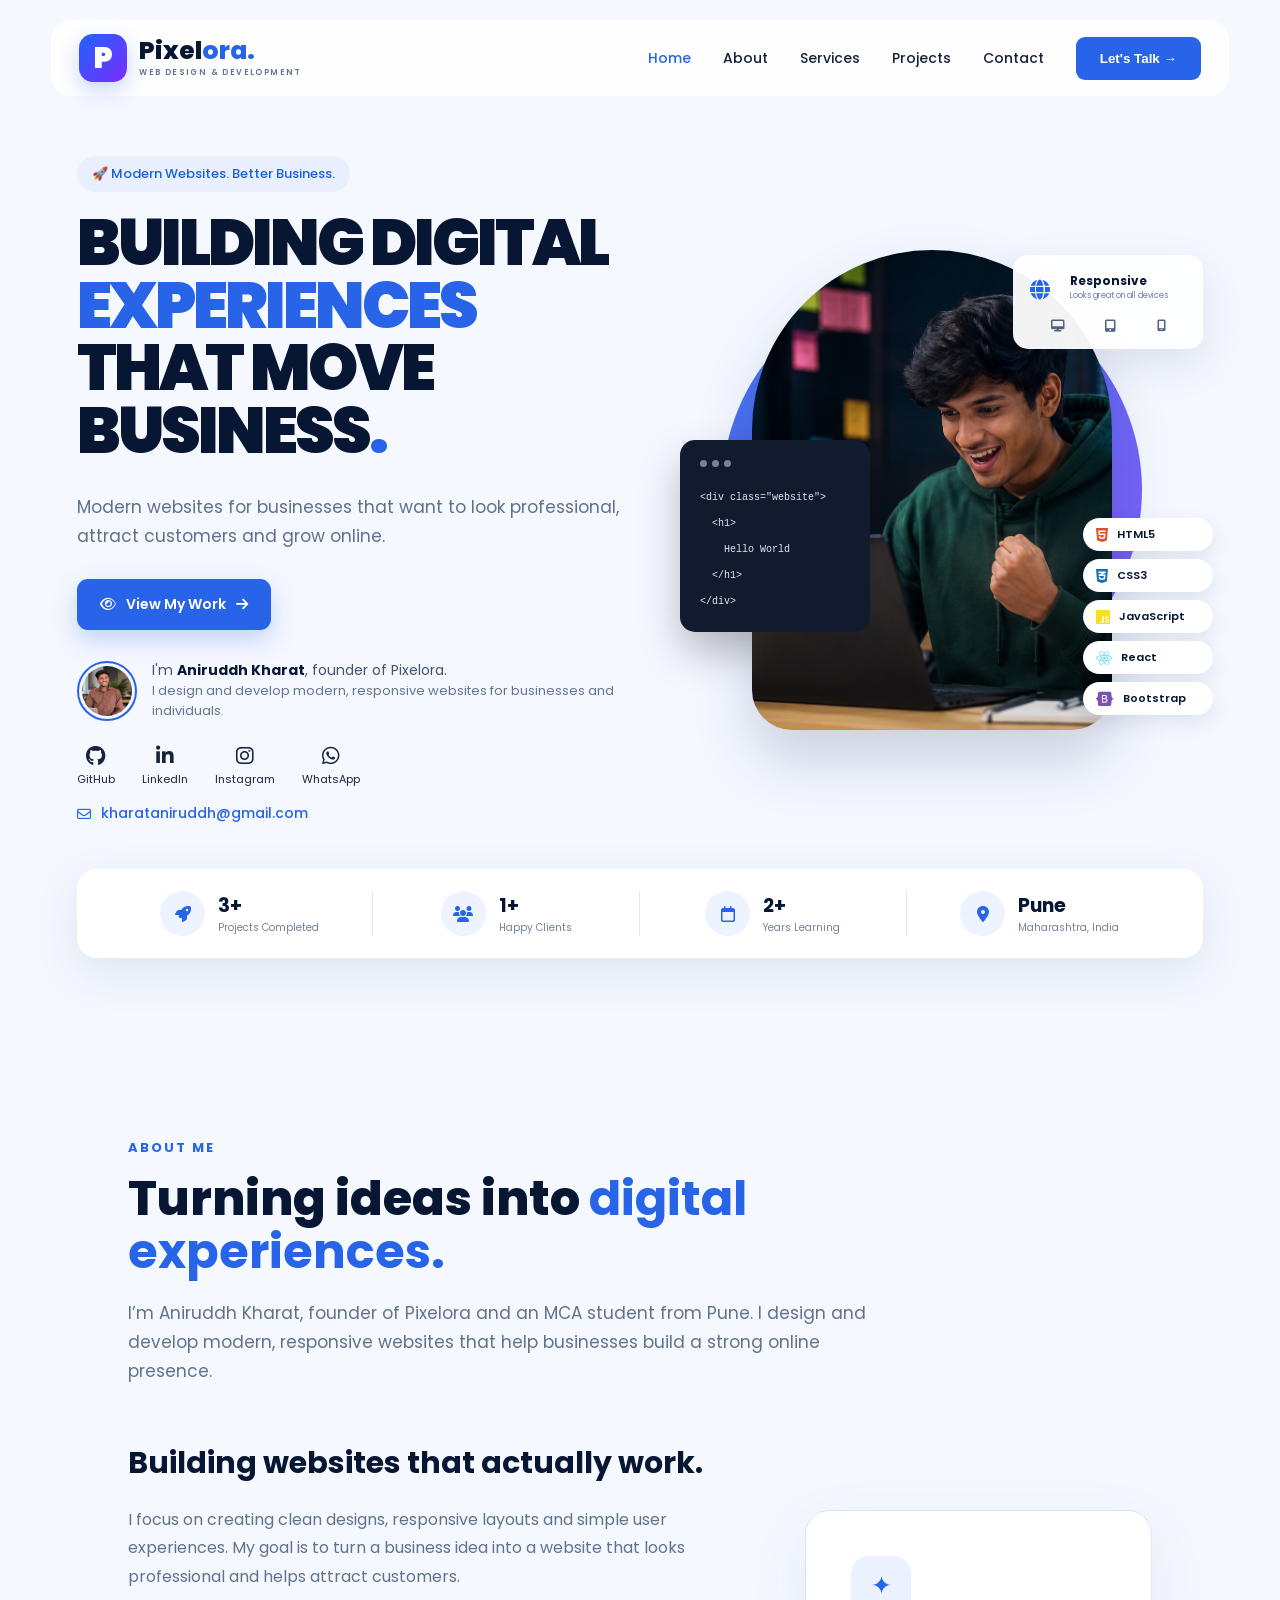
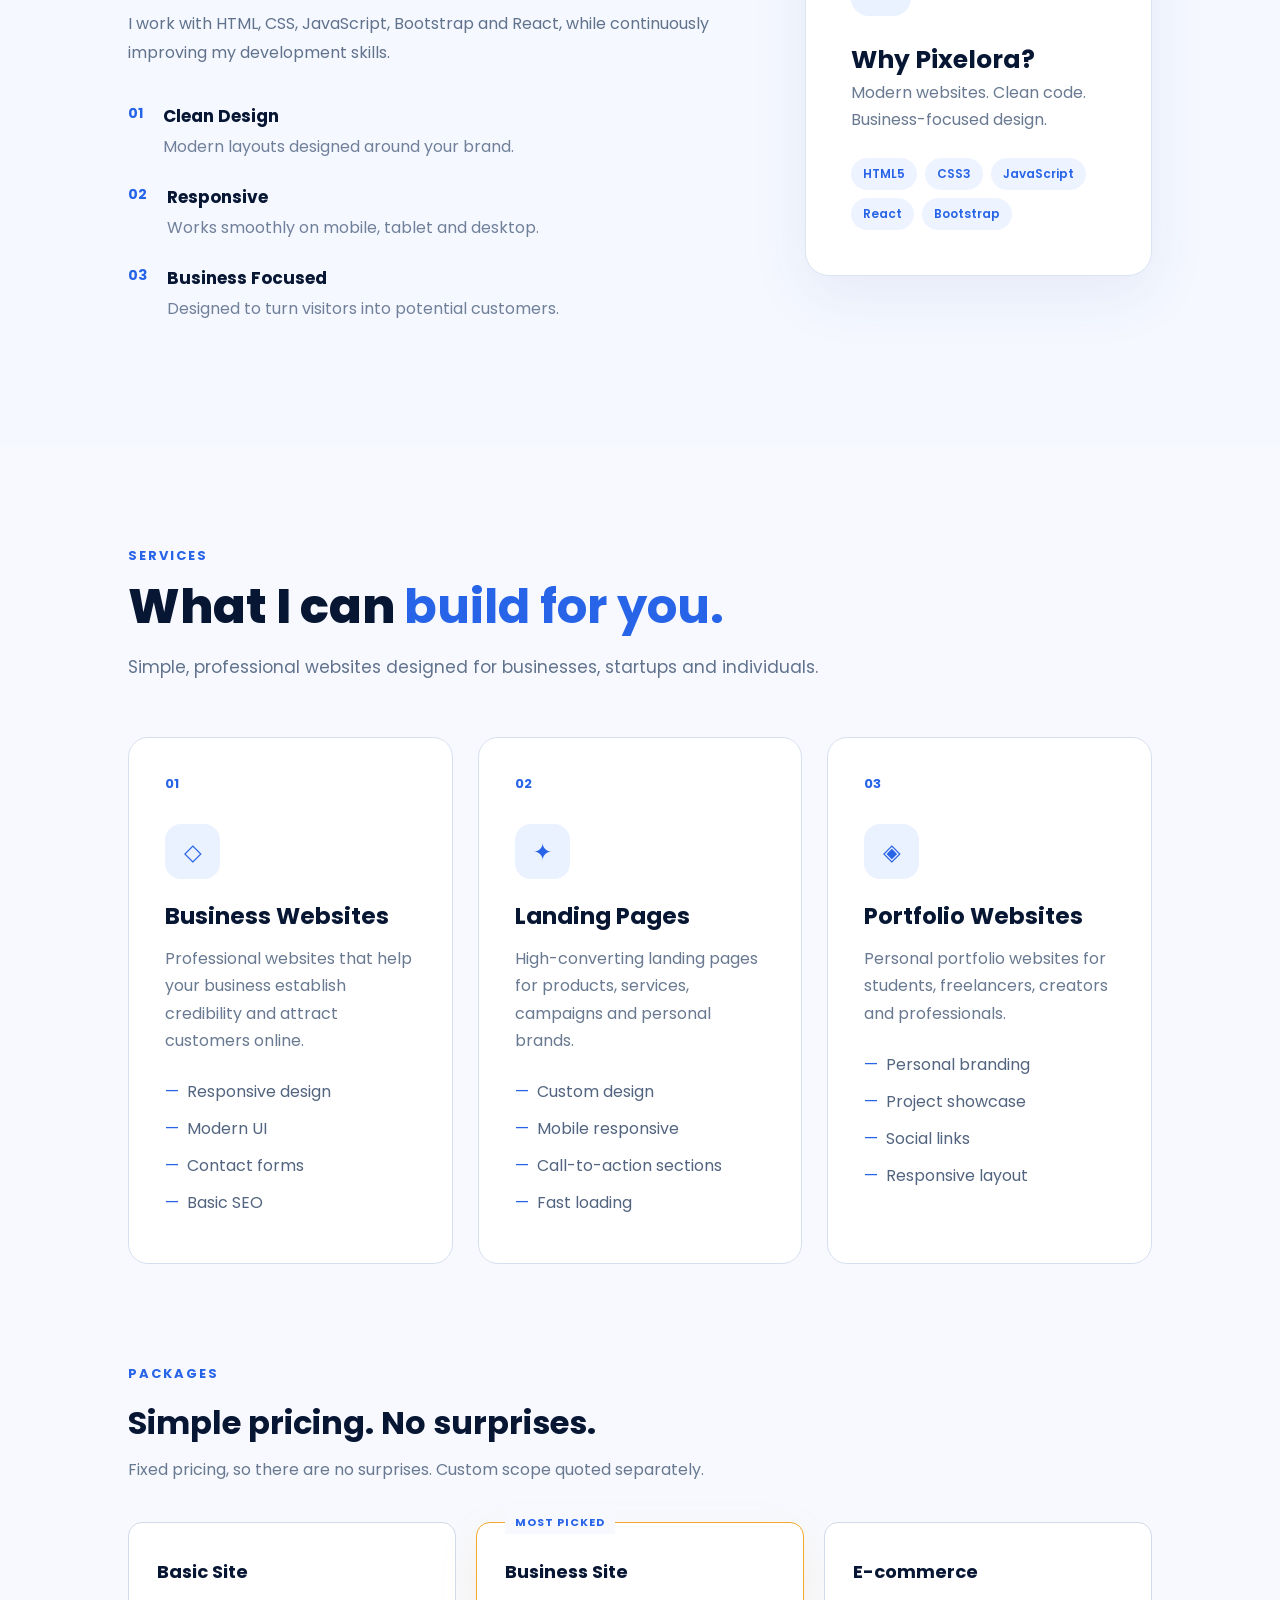
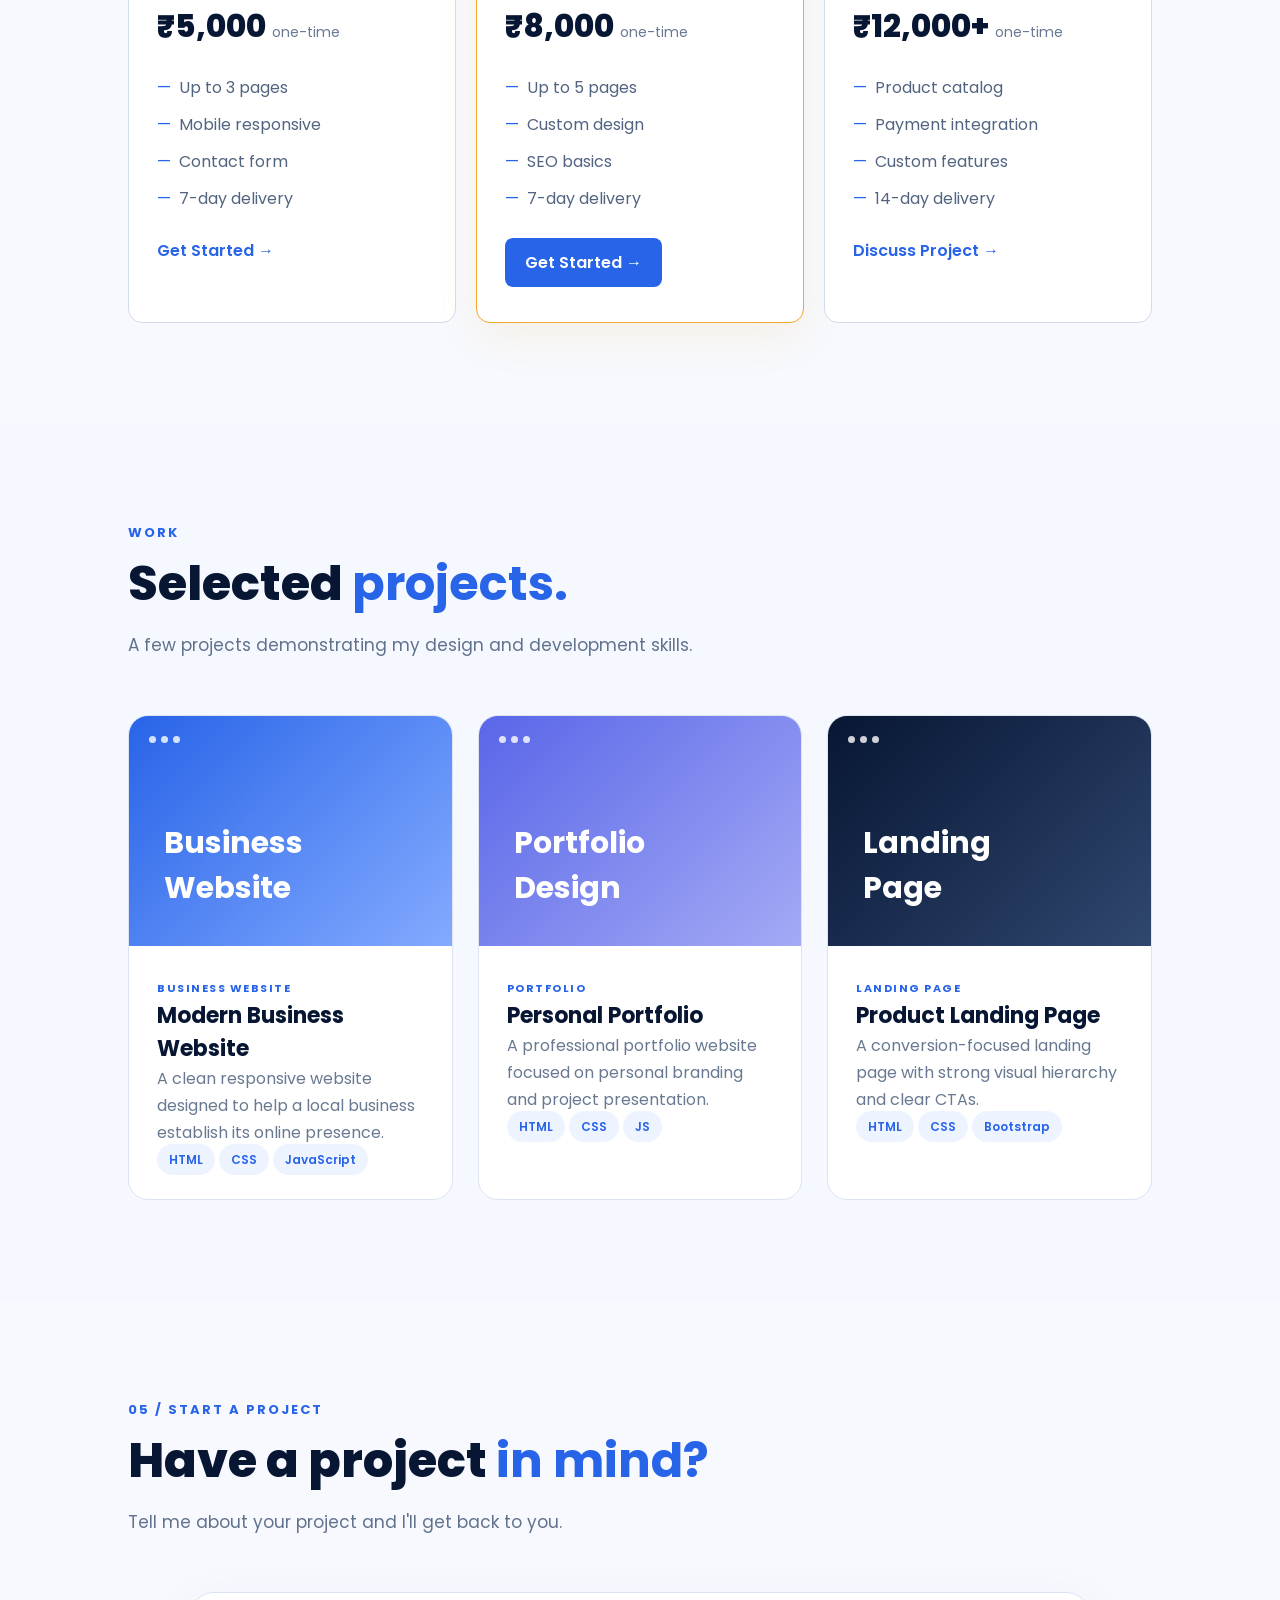
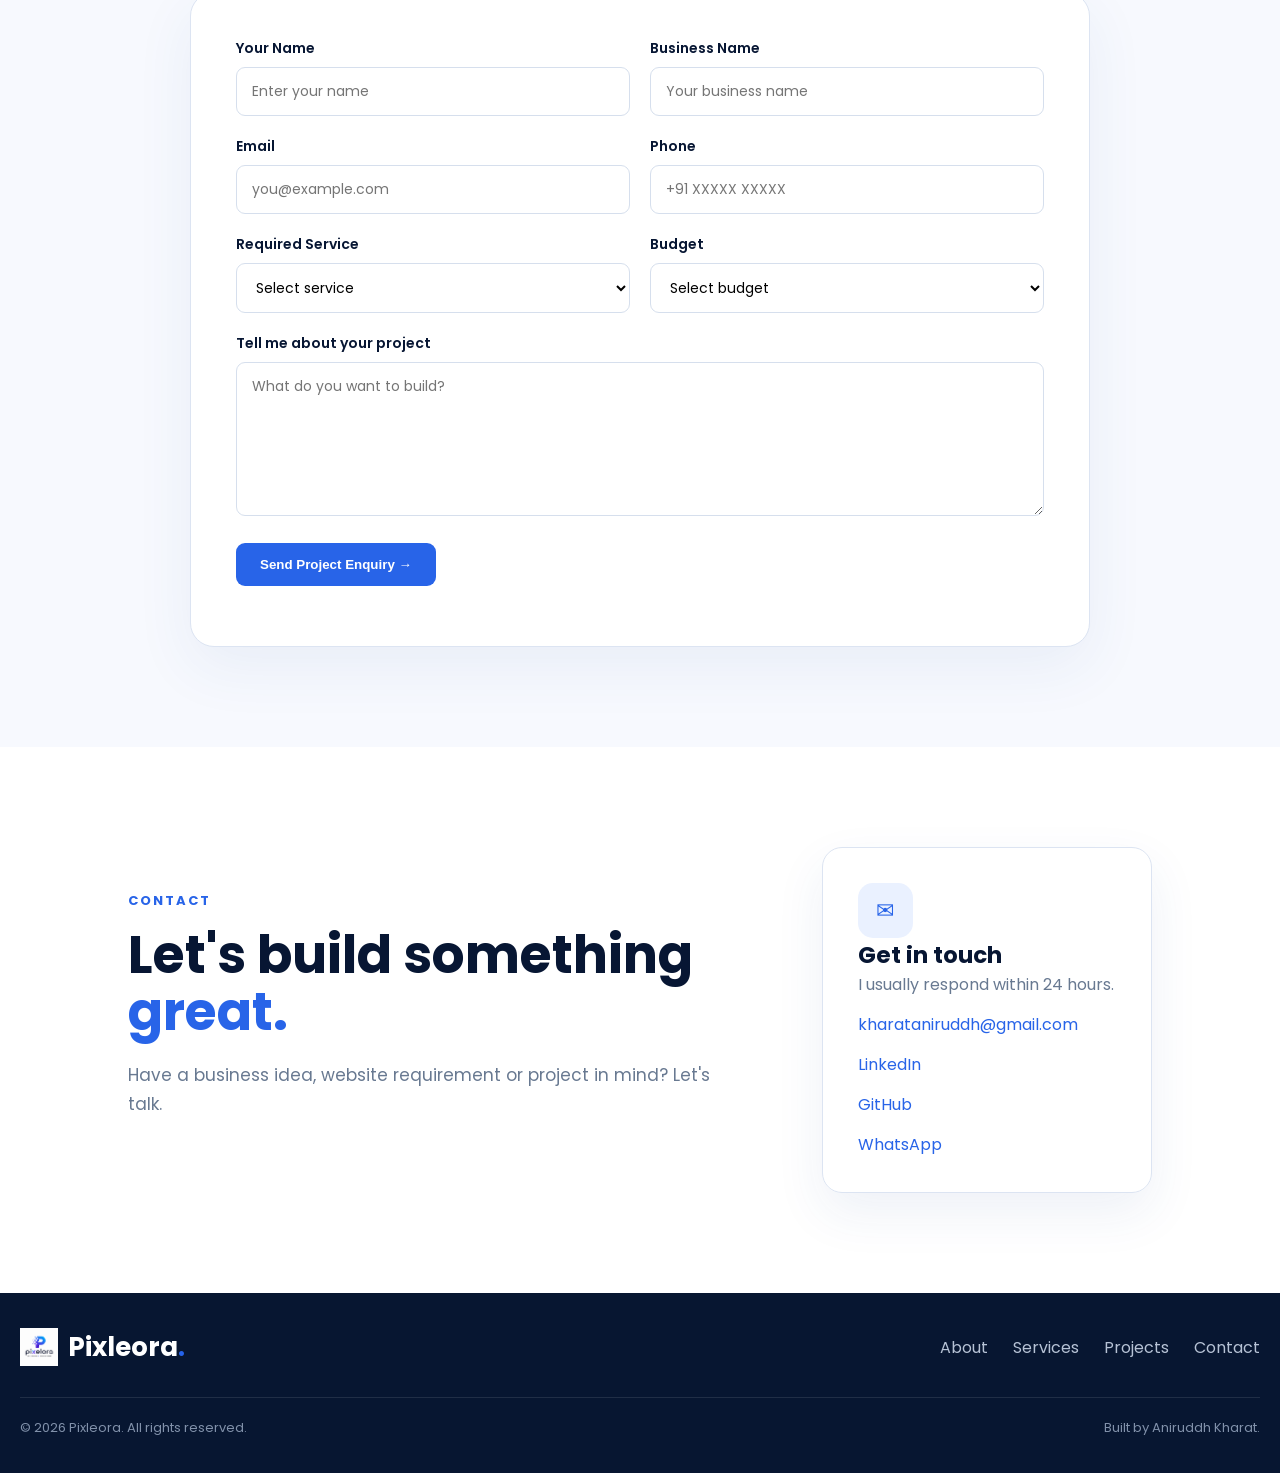
==== commit c81f0186: "Install Vercel Web Analytics # Vercel Web Analytics Installation Report  ## Summary Successfully ins" ====
--- a/index.html
+++ b/index.html
@@ -1,1202 +1,1208 @@
-<!DOCTYPE html>
-<html lang="en">
-<head>
-    <meta charset="UTF-8">
-    <meta name="viewport" content="width=device-width, initial-scale=1.0">
-
-    <title>Pixelora | Web Design & Development</title>
-
-    <link
-        rel="icon"
-        type="image/png"
-        href="assets/LOGO.png"
-    >
-
-    <!-- Google Font -->
-    <link rel="preconnect" href="https://fonts.googleapis.com">
-    <link rel="preconnect" href="https://fonts.gstatic.com" crossorigin>
-    <link href="https://fonts.googleapis.com/css2?family=Poppins:wght@400;500;600;700;800;900&display=swap" rel="stylesheet">
-
-    <!-- Font Awesome -->
-    <link rel="stylesheet"
-          href="https://cdnjs.cloudflare.com/ajax/libs/font-awesome/6.5.2/css/all.min.css">
-
-    <link rel="stylesheet" href="style.css">
-</head>
-
-<body>
-
-<!-- ================= NAVBAR ================= -->
-
-<header class="navbar">
-
-    <div class="logo-area">
-        <div class="logo-mark">P</div>
-
-        <div>
-            <div class="logo-name">
-                Pixel<span>ora.</span>
-            </div>
-
-            <div class="logo-tagline">
-                WEB DESIGN & DEVELOPMENT
-            </div>
-        </div>
-    </div>
-
-
-    <nav class="nav-links" id="navLinks">
-
-        <a href="#home" class="active">Home</a>
-        <a href="#about">About</a>
-        <a href="#services">Services</a>
-        <a href="#projects">Projects</a>
-        <a href="#contact">Contact</a>
-
-        <button
-                class="contact-main-btn"
-                id="openContact"
-                type="button"
-            >
-                Let's Talk →
-            </button>
-
-    </nav>
-
-
-    <!-- MOBILE MENU -->
-
-    <button class="hamburger" id="hamburger" aria-label="Open menu">
-        <span></span>
-        <span></span>
-        <span></span>
-    </button>
-
-</header>
-
-
-<!-- ================= HERO ================= -->
-
-<section class="hero" id="home">
-
-    <div class="hero-content">
-
-        <div class="hero-badge">
-            🚀 Modern Websites. Better Business.
-        </div>
-
-
-        <h1>
-            BUILDING DIGITAL
-            <span>EXPERIENCES</span>
-            THAT MOVE
-            BUSINESS<span class="dot">.</span>
-        </h1>
-
-
-        <p class="hero-description">
-            Modern websites for businesses that want to look professional,
-            attract customers and grow online.
-        </p>
-
-
-        <!-- BUTTONS -->
-
-        <div class="hero-buttons">
-
-            <a href="#projects" class="btn btn-primary">
-                <i class="fa-regular fa-eye"></i>
-                View My Work
-                <i class="fa-solid fa-arrow-right"></i>
-            </a>
-
-          
-
-        </div>
-
-
-        <!-- INTRO -->
-
-        <div class="intro">
-
-            <div class="small-profile">
-                <img
-                    src="assets/profile.jpeg"
-                    alt="Pixelora Founder">
-            </div>
-
-            <div>
-                <p>
-                    I'm <strong>Aniruddh Kharat</strong>, founder of Pixelora.
-                </p>
-
-                <span>
-                    I design and develop modern, responsive websites
-                    for businesses and individuals.
-                </span>
-            </div>
-
-        </div>
-
-
-        <!-- CONTACT LINKS -->
-
-        <div class="social-links">
-
-            <a href="https://github.com/Aniruddhkharat"
-               target="_blank">
-                <i class="fa-brands fa-github"></i>
-                <span>GitHub</span>
-            </a>
-
-
-            <a href="https://www.linkedin.com/"
-               target="_blank">
-                <i class="fa-brands fa-linkedin-in"></i>
-                <span>LinkedIn</span>
-            </a>
-
-
-            <a href="https://www.instagram.com/pixelora.web/"
-               target="_blank">
-                <i class="fa-brands fa-instagram"></i>
-                <span>Instagram</span>
-            </a>
-
-
-            <!-- EMAIL IS NOW TEXT -->
-
-            <!-- <a href="mailto:kharataniruddh@gmail.com">
-                <i class="fa-regular fa-envelope"></i>
-                <span>Email</span>
-            </a> -->
-
-
-            <a href="https://wa.me/918010399513"
-               target="_blank">
-                <i class="fa-brands fa-whatsapp"></i>
-                <span>WhatsApp</span>
-            </a>
-
-        </div>
-
-
-        <!-- EMAIL ADDRESS -->
-
-        <div class="email-line">
-
-            <i class="fa-regular fa-envelope"></i>
-
-            <a href="mailto:kharataniruddh@gmail.com">
-                kharataniruddh@gmail.com
-            </a>
-
-        </div>
-
-    </div>
-
-
-    <!-- ================= HERO IMAGE ================= -->
-
-    <div class="hero-visual">
-
-        <div class="blue-circle"></div>
-
-        <div class="model-container">
-
-            <img
-                src="assets/Model.png"
-                alt="Web Developer"
-            >
-
-        </div>
-
-
-        <!-- CODE CARD -->
-
-        <div class="code-card">
-
-            <div class="code-dots">
-                <span></span>
-                <span></span>
-                <span></span>
-            </div>
-
-            <code>
-                &lt;div class="website"&gt;<br>
-                &nbsp;&nbsp;&lt;h1&gt;<br>
-                &nbsp;&nbsp;&nbsp;&nbsp;Hello World<br>
-                &nbsp;&nbsp;&lt;/h1&gt;<br>
-                &lt;/div&gt;
-            </code>
-
-        </div>
-
-
-        <!-- RESPONSIVE CARD -->
-
-        <div class="responsive-card">
-
-            <i class="fa-solid fa-globe"></i>
-
-            <div>
-                <strong>Responsive</strong>
-                <small>Looks great on all devices</small>
-            </div>
-
-            <div class="device-icons">
-
-                <i class="fa-solid fa-desktop"></i>
-                <i class="fa-solid fa-tablet-screen-button"></i>
-                <i class="fa-solid fa-mobile-screen"></i>
-
-            </div>
-
-        </div>
-
-
-        <!-- TECH STACK -->
-
-        <div class="tech-stack">
-
-            <div>
-                <i class="fa-brands fa-html5"></i>
-                HTML5
-            </div>
-
-            <div>
-                <i class="fa-brands fa-css3-alt"></i>
-                CSS3
-            </div>
-
-            <div>
-                <i class="fa-brands fa-js"></i>
-                JavaScript
-            </div>
-
-            <div>
-                <i class="fa-brands fa-react"></i>
-                React
-            </div>
-
-            <div>
-                <i class="fa-brands fa-bootstrap"></i>
-                Bootstrap
-            </div>
-
-        </div>
-
-    </div>
-
-</section>
-
-
-<!-- ================= STATS ================= -->
-
-<section class="stats">
-
-    <div class="stat">
-
-        <div class="stat-icon">
-            <i class="fa-solid fa-rocket"></i>
-        </div>
-
-        <div>
-            <strong>3+</strong>
-            <span>Projects Completed</span>
-        </div>
-
-    </div>
-
-
-    <div class="stat">
-
-        <div class="stat-icon">
-            <i class="fa-solid fa-users"></i>
-        </div>
-
-        <div>
-            <strong>1+</strong>
-            <span>Happy Clients</span>
-        </div>
-
-    </div>
-
-
-    <div class="stat">
-
-        <div class="stat-icon">
-            <i class="fa-regular fa-calendar"></i>
-        </div>
-
-        <div>
-            <strong>2+</strong>
-            <span>Years Learning</span>
-        </div>
-
-    </div>
-
-
-    <div class="stat">
-
-        <div class="stat-icon">
-            <i class="fa-solid fa-location-dot"></i>
-        </div>
-
-        <div>
-            <strong>Pune</strong>
-            <span>Maharashtra, India</span>
-        </div>
-
-    </div>
-
-</section>
-
-
-
-<!-- ================= ABOUT ================= -->
-
-<section class="about-section" id="about">
-
-    <div class="section-heading">
-        <span>ABOUT ME</span>
-        <h2>Turning ideas into <strong>digital experiences.</strong></h2>
-        <p>
-            I’m Aniruddh Kharat, founder of Pixelora and an MCA student
-            from Pune. I design and develop modern, responsive websites
-            that help businesses build a strong online presence.
-        </p>
-    </div>
-
-    <div class="about-grid">
-
-        <div class="about-text">
-
-            <h3>Building websites that actually work.</h3>
-
-            <p>
-                I focus on creating clean designs, responsive layouts
-                and simple user experiences. My goal is to turn a
-                business idea into a website that looks professional
-                and helps attract customers.
-            </p>
-
-            <p>
-                I work with HTML, CSS, JavaScript, Bootstrap and React,
-                while continuously improving my development skills.
-            </p>
-
-            <div class="about-points">
-
-                <div>
-                    <span>01</span>
-                    <div>
-                        <h4>Clean Design</h4>
-                        <p>Modern layouts designed around your brand.</p>
-                    </div>
-                </div>
-
-                <div>
-                    <span>02</span>
-                    <div>
-                        <h4>Responsive</h4>
-                        <p>Works smoothly on mobile, tablet and desktop.</p>
-                    </div>
-                </div>
-
-                <div>
-                    <span>03</span>
-                    <div>
-                        <h4>Business Focused</h4>
-                        <p>Designed to turn visitors into potential customers.</p>
-                    </div>
-                </div>
-
-            </div>
-
-        </div>
-
-
-        <div class="about-card">
-
-            <div class="about-card-icon">
-                ✦
-            </div>
-
-            <h3>Why Pixelora?</h3>
-
-            <p>
-                Modern websites. Clean code. Business-focused design.
-            </p>
-
-            <div class="about-tech">
-
-                <span>HTML5</span>
-                <span>CSS3</span>
-                <span>JavaScript</span>
-                <span>React</span>
-                <span>Bootstrap</span>
-
-            </div>
-
-        </div>
-
-    </div>
-
-</section>
-
-
-
-<!-- ================= SERVICES ================= -->
-
-<section class="services-section" id="services">
-
-    <div class="section-heading">
-
-        <span> SERVICES</span>
-
-        <h2>What I can <strong>build for you.</strong></h2>
-
-        <p>
-            Simple, professional websites designed for businesses,
-            startups and individuals.
-        </p>
-
-    </div>
-
-
-    <div class="services-grid">
-
-        <!-- SERVICE 1 -->
-
-        <div class="service-card">
-
-            <div class="service-number">01</div>
-
-            <div class="service-icon">
-                ◇
-            </div>
-
-            <h3>Business Websites</h3>
-
-            <p>
-                Professional websites that help your business
-                establish credibility and attract customers online.
-            </p>
-
-            <ul>
-                <li>Responsive design</li>
-                <li>Modern UI</li>
-                <li>Contact forms</li>
-                <li>Basic SEO</li>
-            </ul>
-
-        </div>
-
-
-        <!-- SERVICE 2 -->
-
-        <div class="service-card featured-service">
-
-            <div class="most-picked">
-                MOST PICKED
-            </div>
-
-            <div class="service-number">02</div>
-
-            <div class="service-icon">
-                ✦
-            </div>
-
-            <h3>Landing Pages</h3>
-
-            <p>
-                High-converting landing pages for products,
-                services, campaigns and personal brands.
-            </p>
-
-            <ul>
-                <li>Custom design</li>
-                <li>Mobile responsive</li>
-                <li>Call-to-action sections</li>
-                <li>Fast loading</li>
-            </ul>
-
-        </div>
-
-
-        <!-- SERVICE 3 -->
-
-        <div class="service-card">
-
-            <div class="service-number">03</div>
-
-            <div class="service-icon">
-                ◈
-            </div>
-
-            <h3>Portfolio Websites</h3>
-
-            <p>
-                Personal portfolio websites for students,
-                freelancers, creators and professionals.
-            </p>
-
-            <ul>
-                <li>Personal branding</li>
-                <li>Project showcase</li>
-                <li>Social links</li>
-                <li>Responsive layout</li>
-            </ul>
-
-        </div>
-
-    </div>
-
-
-
-    <!-- ================= PACKAGES ================= -->
-
-    <div class="packages-heading">
-
-        <span>PACKAGES</span>
-
-        <h3>Simple pricing. No surprises.</h3>
-
-        <p>
-            Fixed pricing, so there are no surprises.
-            Custom scope quoted separately.
-        </p>
-
-    </div>
-
-
-    <div class="packages-grid">
-
-        <!-- BASIC -->
-
-        <div class="package-card">
-
-            <h3>Basic Site</h3>
-
-            <div class="price">
-                ₹5,000
-                <small>one-time</small>
-            </div>
-
-            <ul>
-                <li>Up to 3 pages</li>
-                <li>Mobile responsive</li>
-                <li>Contact form</li>
-                <li>7-day delivery</li>
-            </ul>
-
-            <a href="#contact" class="package-btn">
-                Get Started →
-            </a>
-
-        </div>
-
-
-        <!-- BUSINESS -->
-
-        <div class="package-card package-featured">
-
-            <div class="package-label">
-                MOST PICKED
-            </div>
-
-            <h3>Business Site</h3>
-
-            <div class="price">
-                ₹8,000
-                <small>one-time</small>
-            </div>
-
-            <ul>
-                <li>Up to 5 pages</li>
-                <li>Custom design</li>
-                <li>SEO basics</li>
-                <li>7-day delivery</li>
-            </ul>
-
-            <a href="#contact" class="package-btn primary">
-                Get Started →
-            </a>
-
-        </div>
-
-
-        <!-- ECOMMERCE -->
-
-        <div class="package-card">
-
-            <h3>E-commerce</h3>
-
-            <div class="price">
-                ₹12,000+
-                <small>one-time</small>
-            </div>
-
-            <ul>
-                <li>Product catalog</li>
-                <li>Payment integration</li>
-                <li>Custom features</li>
-                <li>14-day delivery</li>
-            </ul>
-
-            <a href="#contact" class="package-btn">
-                Discuss Project →
-            </a>
-
-        </div>
-
-    </div>
-
-</section>
-
-
-
-<!-- ================= PROJECTS ================= -->
-
-<section class="projects-section" id="projects">
-
-    <div class="section-heading">
-
-        <span> WORK</span>
-
-        <h2>Selected <strong>projects.</strong></h2>
-
-        <p>
-            A few projects demonstrating my design and development skills.
-        </p>
-
-    </div>
-
-
-    <div class="projects-grid">
-
-        <!-- PROJECT 1 -->
-
-        <div class="project-card">
-
-            <div class="project-image project-blue">
-
-                <div class="project-browser">
-                    <span></span>
-                    <span></span>
-                    <span></span>
-                </div>
-
-                <div class="project-preview">
-                    <strong>Business</strong>
-                    <b>Website</b>
-                </div>
-
-            </div>
-
-            <div class="project-content">
-
-                <span class="project-category">
-                    BUSINESS WEBSITE
-                </span>
-
-                <h3>Modern Business Website</h3>
-
-                <p>
-                    A clean responsive website designed to help
-                    a local business establish its online presence.
-                </p>
-
-                <div class="project-tags">
-                    <span>HTML</span>
-                    <span>CSS</span>
-                    <span>JavaScript</span>
-                </div>
-
-            </div>
-
-        </div>
-
-
-        <!-- PROJECT 2 -->
-
-        <div class="project-card">
-
-            <div class="project-image project-purple">
-
-                <div class="project-browser">
-                    <span></span>
-                    <span></span>
-                    <span></span>
-                </div>
-
-                <div class="project-preview">
-                    <strong>Portfolio</strong>
-                    <b>Design</b>
-                </div>
-
-            </div>
-
-            <div class="project-content">
-
-                <span class="project-category">
-                    PORTFOLIO
-                </span>
-
-                <h3>Personal Portfolio</h3>
-
-                <p>
-                    A professional portfolio website focused on
-                    personal branding and project presentation.
-                </p>
-
-                <div class="project-tags">
-                    <span>HTML</span>
-                    <span>CSS</span>
-                    <span>JS</span>
-                </div>
-
-            </div>
-
-        </div>
-
-
-        <!-- PROJECT 3 -->
-
-        <div class="project-card">
-
-            <div class="project-image project-dark">
-
-                <div class="project-browser">
-                    <span></span>
-                    <span></span>
-                    <span></span>
-                </div>
-
-                <div class="project-preview">
-                    <strong>Landing</strong>
-                    <b>Page</b>
-                </div>
-
-            </div>
-
-            <div class="project-content">
-
-                <span class="project-category">
-                    LANDING PAGE
-                </span>
-
-                <h3>Product Landing Page</h3>
-
-                <p>
-                    A conversion-focused landing page with
-                    strong visual hierarchy and clear CTAs.
-                </p>
-
-                <div class="project-tags">
-                    <span>HTML</span>
-                    <span>CSS</span>
-                    <span>Bootstrap</span>
-                </div>
-
-            </div>
-
-        </div>
-
-    </div>
-
-</section>
-
-
-
-<!-- ================= CLIENT FORM ================= -->
-
-<section class="enquiry-section" id="enquiry">
-
-    <div class="section-heading">
-
-        <span>05 / START A PROJECT</span>
-
-        <h2>Have a project <strong>in mind?</strong></h2>
-
-        <p>
-            Tell me about your project and I'll get back to you.
-        </p>
-
-    </div>
-
-
-    <div class="enquiry-wrapper">
-
-        <form id="clientForm" class="client-form">
-
-            <div class="form-row">
-
-                <div class="form-group">
-
-                    <label for="name">Your Name</label>
-
-                    <input
-                        type="text"
-                        id="name"
-                        placeholder="Enter your name"
-                        required
-                    >
-
-                </div>
-
-
-                <div class="form-group">
-
-                    <label for="business">Business Name</label>
-
-                    <input
-                        type="text"
-                        id="business"
-                        placeholder="Your business name"
-                    >
-
-                </div>
-
-            </div>
-
-
-            <div class="form-row">
-
-                <div class="form-group">
-
-                    <label for="email">Email</label>
-
-                    <input
-                        type="email"
-                        id="email"
-                        placeholder="you@example.com"
-                        required
-                    >
-
-                </div>
-
-
-                <div class="form-group">
-
-                    <label for="phone">Phone</label>
-
-                    <input
-                        type="tel"
-                        id="phone"
-                        placeholder="+91 XXXXX XXXXX"
-                    >
-
-                </div>
-
-            </div>
-
-
-            <div class="form-row">
-
-                <div class="form-group">
-
-                    <label for="service">Required Service</label>
-
-                    <select id="service">
-
-                        <option value="">Select service</option>
-
-                        <option value="Business Website">
-                            Business Website
-                        </option>
-
-                        <option value="Landing Page">
-                            Landing Page
-                        </option>
-
-                        <option value="Portfolio Website">
-                            Portfolio Website
-                        </option>
-
-                        <option value="E-commerce">
-                            E-commerce
-                        </option>
-
-                        <option value="Other">
-                            Other
-                        </option>
-
-                    </select>
-
-                </div>
-
-
-                <div class="form-group">
-
-                    <label for="budget">Budget</label>
-
-                    <select id="budget">
-
-                        <option value="">Select budget</option>
-
-                        <option value="₹5,000 - ₹8,000">
-                            ₹5,000 - ₹8,000
-                        </option>
-
-                        <option value="₹8,000 - ₹12,000">
-                            ₹8,000 - ₹12,000
-                        </option>
-
-                        <option value="₹12,000+">
-                            ₹12,000+
-                        </option>
-
-                        <option value="Not decided">
-                            Not decided
-                        </option>
-
-                    </select>
-
-                </div>
-
-            </div>
-
-
-            <div class="form-group">
-
-                <label for="message">Tell me about your project</label>
-
-                <textarea
-                    id="message"
-                    rows="6"
-                    placeholder="What do you want to build?"
-                ></textarea>
-
-            </div>
-
-
-            <button type="submit" class="form-btn">
-                Send Project Enquiry →
-            </button>
-
-            <p id="formStatus" class="form-status"></p>
-
-        </form>
-
-    </div>
-
-</section>
-
-
-
-<!-- ================= CONTACT ================= -->
-
-<section class="contact-section" id="contact">
-
-    <div class="contact-container">
-
-        <div class="contact-left">
-
-            <span>CONTACT</span>
-
-            <h2>Let's build something <strong>great.</strong></h2>
-
-            <p>
-                Have a business idea, website requirement or
-                project in mind? Let's talk.
-            </p>
-
-           <!-- <button
-                class="contact-main-btn"
-                id="openContact"
-                type="button"
-            >
-                Let's Talk →
-            </button> -->
-
-        </div>
-
-
-        <div class="contact-card">
-
-            <div class="contact-card-icon">
-                ✉
-            </div>
-
-            <h3>Get in touch</h3>
-
-            <p>
-                I usually respond within 24 hours.
-            </p>
-
-            <a href="mailto:kharataniruddh@gmail.com">
-                kharataniruddh@gmail.com
-            </a>
-
-            <a
-                href="https://www.linkedin.com/in/aniruddh-kharat"
-                target="_blank"
-            >
-                LinkedIn
-            </a>
-
-            <a
-                href="https://github.com/Aniruddhkharat"
-                target="_blank"
-            >
-                GitHub
-            </a>
-
-            <a
-    href="https://wa.me/918010399513"
-    target="_blank"
-    rel="noopener noreferrer"
-    class="contact-link whatsapp-link"
->
-    
-    WhatsApp
-</a>
-
-        </div>
-
-    </div>
-
-</section>
-
-
-
-<!-- ================= CONTACT POPUP ================= -->
-
-<div class="contact-overlay" id="contactOverlay">
-
-    <div class="contact-popup">
-
-        <button
-            class="close-contact"
-            id="closeContact"
-            type="button"
-        >
-            ×
-        </button>
-
-        <span>LET'S CONNECT</span>
-
-        <h2>Let's talk about your project.</h2>
-
-        <p>
-            Choose any option below to contact me.
-        </p>
-
-
-        <a
-            href="mailto:kharataniruddh@gmail.com"
-            class="popup-contact-item"
-        >
-            <div>✉</div>
-
-            <span>
-                <small>Email</small>
-                kharataniruddh@gmail.com
-            </span>
-        </a>
-
-
-        <a
-            href="https://www.linkedin.com/in/aniruddh-kharat"
-            target="_blank"
-            class="popup-contact-item"
-        >
-            <div>in</div>
-
-            <span>
-                <small>LinkedIn</small>
-                Connect with me
-            </span>
-        </a>
-
-
-        <a
-            href="https://github.com/Aniruddhkharat"
-            target="_blank"
-            class="popup-contact-item"
-        >
-            <div>⌘</div>
-
-            <span>
-                <small>GitHub</small>
-                View my projects
-            </span>
-        </a>
-
-        <!-- WhatsApp -->
-<a
-    href="https://wa.me/918010399513"
-    target="_blank"
-    rel="noopener noreferrer"
-    class="contact-option"
->
-    <div class="contact-icon whatsapp-icon">
-        <i class="fa-brands fa-whatsapp"></i>
-    </div>
-
-    <div class="contact-info">
-        <span>WhatsApp</span>
-        <strong>Chat with me</strong>
-    </div>
-</a>
-
-    </div>
-
-</div>
-
-
-
-<!-- ================= FOOTER ================= -->
-
-<footer>
-
-    <div class="footer-inner">
-
-         <div class="footer-brand">
-            <img
-                src="assets/LOGO.png"
-                alt="Pixleora Logo"
-                class="footer-logo"
-            >
-
-            <span class="footer-name">
-                Pixleora<span>.</span>
-            </span>
-        </div>
-
-
-        <div class="footer-links">
-
-            <a href="#about">About</a>
-
-            <a href="#services">Services</a>
-
-            <a href="#projects">Projects</a>
-
-            <a href="#contact">Contact</a>
-
-        </div>
-
-    </div>
-
-
-    <div class="footer-bottom">
-
-        <p>
-            © 2026 Pixelora. All rights reserved.
-        </p>
-
-        <p>
-            Built by Aniruddh Kharat.
-        </p>
-
-    </div>
-
-</footer>
-
-<script src="script.js"></script>
-
-</body>
-</html>
+<!DOCTYPE html>
+<html lang="en">
+<head>
+    <meta charset="UTF-8">
+    <meta name="viewport" content="width=device-width, initial-scale=1.0">
+
+    <title>Pixelora | Web Design & Development</title>
+
+    <link
+        rel="icon"
+        type="image/png"
+        href="assets/LOGO.png"
+    >
+
+    <!-- Google Font -->
+    <link rel="preconnect" href="https://fonts.googleapis.com">
+    <link rel="preconnect" href="https://fonts.gstatic.com" crossorigin>
+    <link href="https://fonts.googleapis.com/css2?family=Poppins:wght@400;500;600;700;800;900&display=swap" rel="stylesheet">
+
+    <!-- Font Awesome -->
+    <link rel="stylesheet"
+          href="https://cdnjs.cloudflare.com/ajax/libs/font-awesome/6.5.2/css/all.min.css">
+
+    <link rel="stylesheet" href="style.css">
+
+    <!-- Vercel Web Analytics -->
+    <script>
+        window.va = window.va || function () { (window.vaq = window.vaq || []).push(arguments); };
+    </script>
+    <script defer src="/_vercel/insights/script.js"></script>
+</head>
+
+<body>
+
+<!-- ================= NAVBAR ================= -->
+
+<header class="navbar">
+
+    <div class="logo-area">
+        <div class="logo-mark">P</div>
+
+        <div>
+            <div class="logo-name">
+                Pixel<span>ora.</span>
+            </div>
+
+            <div class="logo-tagline">
+                WEB DESIGN & DEVELOPMENT
+            </div>
+        </div>
+    </div>
+
+
+    <nav class="nav-links" id="navLinks">
+
+        <a href="#home" class="active">Home</a>
+        <a href="#about">About</a>
+        <a href="#services">Services</a>
+        <a href="#projects">Projects</a>
+        <a href="#contact">Contact</a>
+
+        <button
+                class="contact-main-btn"
+                id="openContact"
+                type="button"
+            >
+                Let's Talk →
+            </button>
+
+    </nav>
+
+
+    <!-- MOBILE MENU -->
+
+    <button class="hamburger" id="hamburger" aria-label="Open menu">
+        <span></span>
+        <span></span>
+        <span></span>
+    </button>
+
+</header>
+
+
+<!-- ================= HERO ================= -->
+
+<section class="hero" id="home">
+
+    <div class="hero-content">
+
+        <div class="hero-badge">
+            🚀 Modern Websites. Better Business.
+        </div>
+
+
+        <h1>
+            BUILDING DIGITAL
+            <span>EXPERIENCES</span>
+            THAT MOVE
+            BUSINESS<span class="dot">.</span>
+        </h1>
+
+
+        <p class="hero-description">
+            Modern websites for businesses that want to look professional,
+            attract customers and grow online.
+        </p>
+
+
+        <!-- BUTTONS -->
+
+        <div class="hero-buttons">
+
+            <a href="#projects" class="btn btn-primary">
+                <i class="fa-regular fa-eye"></i>
+                View My Work
+                <i class="fa-solid fa-arrow-right"></i>
+            </a>
+
+          
+
+        </div>
+
+
+        <!-- INTRO -->
+
+        <div class="intro">
+
+            <div class="small-profile">
+                <img
+                    src="assets/profile.jpeg"
+                    alt="Pixelora Founder">
+            </div>
+
+            <div>
+                <p>
+                    I'm <strong>Aniruddh Kharat</strong>, founder of Pixelora.
+                </p>
+
+                <span>
+                    I design and develop modern, responsive websites
+                    for businesses and individuals.
+                </span>
+            </div>
+
+        </div>
+
+
+        <!-- CONTACT LINKS -->
+
+        <div class="social-links">
+
+            <a href="https://github.com/Aniruddhkharat"
+               target="_blank">
+                <i class="fa-brands fa-github"></i>
+                <span>GitHub</span>
+            </a>
+
+
+            <a href="https://www.linkedin.com/"
+               target="_blank">
+                <i class="fa-brands fa-linkedin-in"></i>
+                <span>LinkedIn</span>
+            </a>
+
+
+            <a href="https://www.instagram.com/pixelora.web/"
+               target="_blank">
+                <i class="fa-brands fa-instagram"></i>
+                <span>Instagram</span>
+            </a>
+
+
+            <!-- EMAIL IS NOW TEXT -->
+
+            <!-- <a href="mailto:kharataniruddh@gmail.com">
+                <i class="fa-regular fa-envelope"></i>
+                <span>Email</span>
+            </a> -->
+
+
+            <a href="https://wa.me/918010399513"
+               target="_blank">
+                <i class="fa-brands fa-whatsapp"></i>
+                <span>WhatsApp</span>
+            </a>
+
+        </div>
+
+
+        <!-- EMAIL ADDRESS -->
+
+        <div class="email-line">
+
+            <i class="fa-regular fa-envelope"></i>
+
+            <a href="mailto:kharataniruddh@gmail.com">
+                kharataniruddh@gmail.com
+            </a>
+
+        </div>
+
+    </div>
+
+
+    <!-- ================= HERO IMAGE ================= -->
+
+    <div class="hero-visual">
+
+        <div class="blue-circle"></div>
+
+        <div class="model-container">
+
+            <img
+                src="assets/Model.png"
+                alt="Web Developer"
+            >
+
+        </div>
+
+
+        <!-- CODE CARD -->
+
+        <div class="code-card">
+
+            <div class="code-dots">
+                <span></span>
+                <span></span>
+                <span></span>
+            </div>
+
+            <code>
+                &lt;div class="website"&gt;<br>
+                &nbsp;&nbsp;&lt;h1&gt;<br>
+                &nbsp;&nbsp;&nbsp;&nbsp;Hello World<br>
+                &nbsp;&nbsp;&lt;/h1&gt;<br>
+                &lt;/div&gt;
+            </code>
+
+        </div>
+
+
+        <!-- RESPONSIVE CARD -->
+
+        <div class="responsive-card">
+
+            <i class="fa-solid fa-globe"></i>
+
+            <div>
+                <strong>Responsive</strong>
+                <small>Looks great on all devices</small>
+            </div>
+
+            <div class="device-icons">
+
+                <i class="fa-solid fa-desktop"></i>
+                <i class="fa-solid fa-tablet-screen-button"></i>
+                <i class="fa-solid fa-mobile-screen"></i>
+
+            </div>
+
+        </div>
+
+
+        <!-- TECH STACK -->
+
+        <div class="tech-stack">
+
+            <div>
+                <i class="fa-brands fa-html5"></i>
+                HTML5
+            </div>
+
+            <div>
+                <i class="fa-brands fa-css3-alt"></i>
+                CSS3
+            </div>
+
+            <div>
+                <i class="fa-brands fa-js"></i>
+                JavaScript
+            </div>
+
+            <div>
+                <i class="fa-brands fa-react"></i>
+                React
+            </div>
+
+            <div>
+                <i class="fa-brands fa-bootstrap"></i>
+                Bootstrap
+            </div>
+
+        </div>
+
+    </div>
+
+</section>
+
+
+<!-- ================= STATS ================= -->
+
+<section class="stats">
+
+    <div class="stat">
+
+        <div class="stat-icon">
+            <i class="fa-solid fa-rocket"></i>
+        </div>
+
+        <div>
+            <strong>3+</strong>
+            <span>Projects Completed</span>
+        </div>
+
+    </div>
+
+
+    <div class="stat">
+
+        <div class="stat-icon">
+            <i class="fa-solid fa-users"></i>
+        </div>
+
+        <div>
+            <strong>1+</strong>
+            <span>Happy Clients</span>
+        </div>
+
+    </div>
+
+
+    <div class="stat">
+
+        <div class="stat-icon">
+            <i class="fa-regular fa-calendar"></i>
+        </div>
+
+        <div>
+            <strong>2+</strong>
+            <span>Years Learning</span>
+        </div>
+
+    </div>
+
+
+    <div class="stat">
+
+        <div class="stat-icon">
+            <i class="fa-solid fa-location-dot"></i>
+        </div>
+
+        <div>
+            <strong>Pune</strong>
+            <span>Maharashtra, India</span>
+        </div>
+
+    </div>
+
+</section>
+
+
+
+<!-- ================= ABOUT ================= -->
+
+<section class="about-section" id="about">
+
+    <div class="section-heading">
+        <span>ABOUT ME</span>
+        <h2>Turning ideas into <strong>digital experiences.</strong></h2>
+        <p>
+            I’m Aniruddh Kharat, founder of Pixelora and an MCA student
+            from Pune. I design and develop modern, responsive websites
+            that help businesses build a strong online presence.
+        </p>
+    </div>
+
+    <div class="about-grid">
+
+        <div class="about-text">
+
+            <h3>Building websites that actually work.</h3>
+
+            <p>
+                I focus on creating clean designs, responsive layouts
+                and simple user experiences. My goal is to turn a
+                business idea into a website that looks professional
+                and helps attract customers.
+            </p>
+
+            <p>
+                I work with HTML, CSS, JavaScript, Bootstrap and React,
+                while continuously improving my development skills.
+            </p>
+
+            <div class="about-points">
+
+                <div>
+                    <span>01</span>
+                    <div>
+                        <h4>Clean Design</h4>
+                        <p>Modern layouts designed around your brand.</p>
+                    </div>
+                </div>
+
+                <div>
+                    <span>02</span>
+                    <div>
+                        <h4>Responsive</h4>
+                        <p>Works smoothly on mobile, tablet and desktop.</p>
+                    </div>
+                </div>
+
+                <div>
+                    <span>03</span>
+                    <div>
+                        <h4>Business Focused</h4>
+                        <p>Designed to turn visitors into potential customers.</p>
+                    </div>
+                </div>
+
+            </div>
+
+        </div>
+
+
+        <div class="about-card">
+
+            <div class="about-card-icon">
+                ✦
+            </div>
+
+            <h3>Why Pixelora?</h3>
+
+            <p>
+                Modern websites. Clean code. Business-focused design.
+            </p>
+
+            <div class="about-tech">
+
+                <span>HTML5</span>
+                <span>CSS3</span>
+                <span>JavaScript</span>
+                <span>React</span>
+                <span>Bootstrap</span>
+
+            </div>
+
+        </div>
+
+    </div>
+
+</section>
+
+
+
+<!-- ================= SERVICES ================= -->
+
+<section class="services-section" id="services">
+
+    <div class="section-heading">
+
+        <span> SERVICES</span>
+
+        <h2>What I can <strong>build for you.</strong></h2>
+
+        <p>
+            Simple, professional websites designed for businesses,
+            startups and individuals.
+        </p>
+
+    </div>
+
+
+    <div class="services-grid">
+
+        <!-- SERVICE 1 -->
+
+        <div class="service-card">
+
+            <div class="service-number">01</div>
+
+            <div class="service-icon">
+                ◇
+            </div>
+
+            <h3>Business Websites</h3>
+
+            <p>
+                Professional websites that help your business
+                establish credibility and attract customers online.
+            </p>
+
+            <ul>
+                <li>Responsive design</li>
+                <li>Modern UI</li>
+                <li>Contact forms</li>
+                <li>Basic SEO</li>
+            </ul>
+
+        </div>
+
+
+        <!-- SERVICE 2 -->
+
+        <div class="service-card featured-service">
+
+            <div class="most-picked">
+                MOST PICKED
+            </div>
+
+            <div class="service-number">02</div>
+
+            <div class="service-icon">
+                ✦
+            </div>
+
+            <h3>Landing Pages</h3>
+
+            <p>
+                High-converting landing pages for products,
+                services, campaigns and personal brands.
+            </p>
+
+            <ul>
+                <li>Custom design</li>
+                <li>Mobile responsive</li>
+                <li>Call-to-action sections</li>
+                <li>Fast loading</li>
+            </ul>
+
+        </div>
+
+
+        <!-- SERVICE 3 -->
+
+        <div class="service-card">
+
+            <div class="service-number">03</div>
+
+            <div class="service-icon">
+                ◈
+            </div>
+
+            <h3>Portfolio Websites</h3>
+
+            <p>
+                Personal portfolio websites for students,
+                freelancers, creators and professionals.
+            </p>
+
+            <ul>
+                <li>Personal branding</li>
+                <li>Project showcase</li>
+                <li>Social links</li>
+                <li>Responsive layout</li>
+            </ul>
+
+        </div>
+
+    </div>
+
+
+
+    <!-- ================= PACKAGES ================= -->
+
+    <div class="packages-heading">
+
+        <span>PACKAGES</span>
+
+        <h3>Simple pricing. No surprises.</h3>
+
+        <p>
+            Fixed pricing, so there are no surprises.
+            Custom scope quoted separately.
+        </p>
+
+    </div>
+
+
+    <div class="packages-grid">
+
+        <!-- BASIC -->
+
+        <div class="package-card">
+
+            <h3>Basic Site</h3>
+
+            <div class="price">
+                ₹5,000
+                <small>one-time</small>
+            </div>
+
+            <ul>
+                <li>Up to 3 pages</li>
+                <li>Mobile responsive</li>
+                <li>Contact form</li>
+                <li>7-day delivery</li>
+            </ul>
+
+            <a href="#contact" class="package-btn">
+                Get Started →
+            </a>
+
+        </div>
+
+
+        <!-- BUSINESS -->
+
+        <div class="package-card package-featured">
+
+            <div class="package-label">
+                MOST PICKED
+            </div>
+
+            <h3>Business Site</h3>
+
+            <div class="price">
+                ₹8,000
+                <small>one-time</small>
+            </div>
+
+            <ul>
+                <li>Up to 5 pages</li>
+                <li>Custom design</li>
+                <li>SEO basics</li>
+                <li>7-day delivery</li>
+            </ul>
+
+            <a href="#contact" class="package-btn primary">
+                Get Started →
+            </a>
+
+        </div>
+
+
+        <!-- ECOMMERCE -->
+
+        <div class="package-card">
+
+            <h3>E-commerce</h3>
+
+            <div class="price">
+                ₹12,000+
+                <small>one-time</small>
+            </div>
+
+            <ul>
+                <li>Product catalog</li>
+                <li>Payment integration</li>
+                <li>Custom features</li>
+                <li>14-day delivery</li>
+            </ul>
+
+            <a href="#contact" class="package-btn">
+                Discuss Project →
+            </a>
+
+        </div>
+
+    </div>
+
+</section>
+
+
+
+<!-- ================= PROJECTS ================= -->
+
+<section class="projects-section" id="projects">
+
+    <div class="section-heading">
+
+        <span> WORK</span>
+
+        <h2>Selected <strong>projects.</strong></h2>
+
+        <p>
+            A few projects demonstrating my design and development skills.
+        </p>
+
+    </div>
+
+
+    <div class="projects-grid">
+
+        <!-- PROJECT 1 -->
+
+        <div class="project-card">
+
+            <div class="project-image project-blue">
+
+                <div class="project-browser">
+                    <span></span>
+                    <span></span>
+                    <span></span>
+                </div>
+
+                <div class="project-preview">
+                    <strong>Business</strong>
+                    <b>Website</b>
+                </div>
+
+            </div>
+
+            <div class="project-content">
+
+                <span class="project-category">
+                    BUSINESS WEBSITE
+                </span>
+
+                <h3>Modern Business Website</h3>
+
+                <p>
+                    A clean responsive website designed to help
+                    a local business establish its online presence.
+                </p>
+
+                <div class="project-tags">
+                    <span>HTML</span>
+                    <span>CSS</span>
+                    <span>JavaScript</span>
+                </div>
+
+            </div>
+
+        </div>
+
+
+        <!-- PROJECT 2 -->
+
+        <div class="project-card">
+
+            <div class="project-image project-purple">
+
+                <div class="project-browser">
+                    <span></span>
+                    <span></span>
+                    <span></span>
+                </div>
+
+                <div class="project-preview">
+                    <strong>Portfolio</strong>
+                    <b>Design</b>
+                </div>
+
+            </div>
+
+            <div class="project-content">
+
+                <span class="project-category">
+                    PORTFOLIO
+                </span>
+
+                <h3>Personal Portfolio</h3>
+
+                <p>
+                    A professional portfolio website focused on
+                    personal branding and project presentation.
+                </p>
+
+                <div class="project-tags">
+                    <span>HTML</span>
+                    <span>CSS</span>
+                    <span>JS</span>
+                </div>
+
+            </div>
+
+        </div>
+
+
+        <!-- PROJECT 3 -->
+
+        <div class="project-card">
+
+            <div class="project-image project-dark">
+
+                <div class="project-browser">
+                    <span></span>
+                    <span></span>
+                    <span></span>
+                </div>
+
+                <div class="project-preview">
+                    <strong>Landing</strong>
+                    <b>Page</b>
+                </div>
+
+            </div>
+
+            <div class="project-content">
+
+                <span class="project-category">
+                    LANDING PAGE
+                </span>
+
+                <h3>Product Landing Page</h3>
+
+                <p>
+                    A conversion-focused landing page with
+                    strong visual hierarchy and clear CTAs.
+                </p>
+
+                <div class="project-tags">
+                    <span>HTML</span>
+                    <span>CSS</span>
+                    <span>Bootstrap</span>
+                </div>
+
+            </div>
+
+        </div>
+
+    </div>
+
+</section>
+
+
+
+<!-- ================= CLIENT FORM ================= -->
+
+<section class="enquiry-section" id="enquiry">
+
+    <div class="section-heading">
+
+        <span>05 / START A PROJECT</span>
+
+        <h2>Have a project <strong>in mind?</strong></h2>
+
+        <p>
+            Tell me about your project and I'll get back to you.
+        </p>
+
+    </div>
+
+
+    <div class="enquiry-wrapper">
+
+        <form id="clientForm" class="client-form">
+
+            <div class="form-row">
+
+                <div class="form-group">
+
+                    <label for="name">Your Name</label>
+
+                    <input
+                        type="text"
+                        id="name"
+                        placeholder="Enter your name"
+                        required
+                    >
+
+                </div>
+
+
+                <div class="form-group">
+
+                    <label for="business">Business Name</label>
+
+                    <input
+                        type="text"
+                        id="business"
+                        placeholder="Your business name"
+                    >
+
+                </div>
+
+            </div>
+
+
+            <div class="form-row">
+
+                <div class="form-group">
+
+                    <label for="email">Email</label>
+
+                    <input
+                        type="email"
+                        id="email"
+                        placeholder="you@example.com"
+                        required
+                    >
+
+                </div>
+
+
+                <div class="form-group">
+
+                    <label for="phone">Phone</label>
+
+                    <input
+                        type="tel"
+                        id="phone"
+                        placeholder="+91 XXXXX XXXXX"
+                    >
+
+                </div>
+
+            </div>
+
+
+            <div class="form-row">
+
+                <div class="form-group">
+
+                    <label for="service">Required Service</label>
+
+                    <select id="service">
+
+                        <option value="">Select service</option>
+
+                        <option value="Business Website">
+                            Business Website
+                        </option>
+
+                        <option value="Landing Page">
+                            Landing Page
+                        </option>
+
+                        <option value="Portfolio Website">
+                            Portfolio Website
+                        </option>
+
+                        <option value="E-commerce">
+                            E-commerce
+                        </option>
+
+                        <option value="Other">
+                            Other
+                        </option>
+
+                    </select>
+
+                </div>
+
+
+                <div class="form-group">
+
+                    <label for="budget">Budget</label>
+
+                    <select id="budget">
+
+                        <option value="">Select budget</option>
+
+                        <option value="₹5,000 - ₹8,000">
+                            ₹5,000 - ₹8,000
+                        </option>
+
+                        <option value="₹8,000 - ₹12,000">
+                            ₹8,000 - ₹12,000
+                        </option>
+
+                        <option value="₹12,000+">
+                            ₹12,000+
+                        </option>
+
+                        <option value="Not decided">
+                            Not decided
+                        </option>
+
+                    </select>
+
+                </div>
+
+            </div>
+
+
+            <div class="form-group">
+
+                <label for="message">Tell me about your project</label>
+
+                <textarea
+                    id="message"
+                    rows="6"
+                    placeholder="What do you want to build?"
+                ></textarea>
+
+            </div>
+
+
+            <button type="submit" class="form-btn">
+                Send Project Enquiry →
+            </button>
+
+            <p id="formStatus" class="form-status"></p>
+
+        </form>
+
+    </div>
+
+</section>
+
+
+
+<!-- ================= CONTACT ================= -->
+
+<section class="contact-section" id="contact">
+
+    <div class="contact-container">
+
+        <div class="contact-left">
+
+            <span>CONTACT</span>
+
+            <h2>Let's build something <strong>great.</strong></h2>
+
+            <p>
+                Have a business idea, website requirement or
+                project in mind? Let's talk.
+            </p>
+
+           <!-- <button
+                class="contact-main-btn"
+                id="openContact"
+                type="button"
+            >
+                Let's Talk →
+            </button> -->
+
+        </div>
+
+
+        <div class="contact-card">
+
+            <div class="contact-card-icon">
+                ✉
+            </div>
+
+            <h3>Get in touch</h3>
+
+            <p>
+                I usually respond within 24 hours.
+            </p>
+
+            <a href="mailto:kharataniruddh@gmail.com">
+                kharataniruddh@gmail.com
+            </a>
+
+            <a
+                href="https://www.linkedin.com/in/aniruddh-kharat"
+                target="_blank"
+            >
+                LinkedIn
+            </a>
+
+            <a
+                href="https://github.com/Aniruddhkharat"
+                target="_blank"
+            >
+                GitHub
+            </a>
+
+            <a
+    href="https://wa.me/918010399513"
+    target="_blank"
+    rel="noopener noreferrer"
+    class="contact-link whatsapp-link"
+>
+    
+    WhatsApp
+</a>
+
+        </div>
+
+    </div>
+
+</section>
+
+
+
+<!-- ================= CONTACT POPUP ================= -->
+
+<div class="contact-overlay" id="contactOverlay">
+
+    <div class="contact-popup">
+
+        <button
+            class="close-contact"
+            id="closeContact"
+            type="button"
+        >
+            ×
+        </button>
+
+        <span>LET'S CONNECT</span>
+
+        <h2>Let's talk about your project.</h2>
+
+        <p>
+            Choose any option below to contact me.
+        </p>
+
+
+        <a
+            href="mailto:kharataniruddh@gmail.com"
+            class="popup-contact-item"
+        >
+            <div>✉</div>
+
+            <span>
+                <small>Email</small>
+                kharataniruddh@gmail.com
+            </span>
+        </a>
+
+
+        <a
+            href="https://www.linkedin.com/in/aniruddh-kharat"
+            target="_blank"
+            class="popup-contact-item"
+        >
+            <div>in</div>
+
+            <span>
+                <small>LinkedIn</small>
+                Connect with me
+            </span>
+        </a>
+
+
+        <a
+            href="https://github.com/Aniruddhkharat"
+            target="_blank"
+            class="popup-contact-item"
+        >
+            <div>⌘</div>
+
+            <span>
+                <small>GitHub</small>
+                View my projects
+            </span>
+        </a>
+
+        <!-- WhatsApp -->
+<a
+    href="https://wa.me/918010399513"
+    target="_blank"
+    rel="noopener noreferrer"
+    class="contact-option"
+>
+    <div class="contact-icon whatsapp-icon">
+        <i class="fa-brands fa-whatsapp"></i>
+    </div>
+
+    <div class="contact-info">
+        <span>WhatsApp</span>
+        <strong>Chat with me</strong>
+    </div>
+</a>
+
+    </div>
+
+</div>
+
+
+
+<!-- ================= FOOTER ================= -->
+
+<footer>
+
+    <div class="footer-inner">
+
+         <div class="footer-brand">
+            <img
+                src="assets/LOGO.png"
+                alt="Pixleora Logo"
+                class="footer-logo"
+            >
+
+            <span class="footer-name">
+                Pixleora<span>.</span>
+            </span>
+        </div>
+
+
+        <div class="footer-links">
+
+            <a href="#about">About</a>
+
+            <a href="#services">Services</a>
+
+            <a href="#projects">Projects</a>
+
+            <a href="#contact">Contact</a>
+
+        </div>
+
+    </div>
+
+
+    <div class="footer-bottom">
+
+        <p>
+            © 2026 Pixelora. All rights reserved.
+        </p>
+
+        <p>
+            Built by Aniruddh Kharat.
+        </p>
+
+    </div>
+
+</footer>
+
+<script src="script.js"></script>
+
+</body>
+</html>
--- a/style.css
+++ b/style.css
@@ -1,3 +1,5 @@
+/* ================= GLOBAL ================= */
+
 * {
     margin: 0;
     padding: 0;
@@ -10,9 +12,9 @@
 
 body {
     font-family: "Poppins", sans-serif;
-    background: #f8fafc;
-    color: #111827;
-    line-height: 1.6;
+    background: #f5f8ff;
+    color: #071633;
+    overflow-x: hidden;
 }
 
 a {
@@ -20,1490 +22,1913 @@
     color: inherit;
 }
 
-img {
-    max-width: 100%;
+
+/* ================= NAVBAR ================= */
+
+.navbar {
+    width: calc(100% - 8%);
+    margin: 20px auto 0;
+
+    padding: 14px 28px;
+
+    background: rgba(255,255,255,0.92);
+
+    border-radius: 20px;
+
+    display: flex;
+    align-items: center;
+    justify-content: space-between;
+
+    box-shadow: 0 10px 35px rgba(40,80,150,0.08);
+
+    position: relative;
+    z-index: 100;
+}
+
+
+/* LOGO */
+
+.logo-area {
+    display: flex;
+    align-items: center;
+    gap: 12px;
+}
+
+.logo-mark {
+    width: 48px;
+    height: 48px;
+
+    border-radius: 14px;
+
+    display: flex;
+    align-items: center;
+    justify-content: center;
+
+    color: white;
+
+    font-size: 30px;
+    font-weight: 900;
+
+    background: linear-gradient(
+        135deg,
+        #1d64ff,
+        #7b2cff
+    );
+
+    box-shadow: 0 8px 20px rgba(37,99,235,.25);
+}
+
+.logo-name {
+    font-size: 25px;
+    font-weight: 800;
+    line-height: 1;
+}
+
+.logo-name span {
+    color: #2864e8;
+}
+
+.logo-tagline {
+    margin-top: 4px;
+
+    font-size: 8px;
+    letter-spacing: 1.4px;
+    font-weight: 600;
+
+    color: #66748b;
+}
+
+
+/* NAV LINKS */
+
+.nav-links {
+    display: flex;
+    align-items: center;
+    gap: 32px;
+}
+
+.nav-links > a {
+    font-size: 14px;
+    font-weight: 500;
+
+    color: #162238;
+
+    transition: .25s;
+}
+
+.nav-links > a:hover,
+.nav-links > a.active {
+    color: #2864e8;
+}
+
+
+/* LET'S TALK */
+
+.nav-talk {
+    padding: 13px 20px;
+
+    border-radius: 12px;
+
+    background: #2463ed;
+    color: white !important;
+
+    display: flex;
+    gap: 9px;
+    align-items: center;
+
+    box-shadow: 0 8px 20px rgba(36,99,237,.25);
+
+    transition: .25s;
+}
+
+.nav-talk:hover {
+    background: #124fd4;
+    transform: translateY(-2px);
+}
+
+
+/* HAMBURGER */
+
+.hamburger {
+    display: none;
+
+    border: none;
+    background: transparent;
+
+    cursor: pointer;
+
+    width: 42px;
+    height: 42px;
+
+    flex-direction: column;
+    align-items: center;
+    justify-content: center;
+    gap: 5px;
+}
+
+.hamburger span {
+    width: 24px;
+    height: 2px;
+
+    background: #071633;
+
+    transition: .3s;
+}
+
+
+/* ================= HERO ================= */
+
+.hero {
+    width: calc(100% - 12%);
+    max-width: 1300px;
+
+    margin: 60px auto 45px;
+
+    display: grid;
+    grid-template-columns: 1fr 1fr;
+
+    align-items: center;
+
+    gap: 40px;
+
+    min-height: 610px;
+}
+
+
+/* BADGE */
+
+.hero-badge {
+    display: inline-block;
+
+    padding: 8px 15px;
+
+    background: #e8f0ff;
+
+    color: #1d5fd8;
+
+    border-radius: 30px;
+
+    font-size: 13px;
+    font-weight: 500;
+
+    margin-bottom: 20px;
+}
+
+
+/* HEADING */
+
+.hero h1 {
+    font-size: clamp(45px, 5vw, 70px);
+
+    line-height: .98;
+
+    letter-spacing: -3px;
+
+    font-weight: 900;
+
+    max-width: 700px;
+}
+
+.hero h1 span {
     display: block;
-}
-
-.container {
-    width: min(1120px, 90%);
+    color: #2864e8;
+}
+
+.hero h1 .dot {
+    display: inline;
+    color: #2864e8;
+}
+
+
+/* DESCRIPTION */
+
+.hero-description {
+    max-width: 650px;
+
+    margin-top: 30px;
+
+    color: #60718b;
+
+    font-size: 17px;
+
+    line-height: 1.7;
+}
+
+
+/* BUTTONS */
+
+.hero-buttons {
+    display: flex;
+    gap: 14px;
+
+    margin-top: 28px;
+}
+
+.btn {
+    padding: 15px 23px;
+
+    border-radius: 11px;
+
+    display: inline-flex;
+    align-items: center;
+    gap: 10px;
+
+    font-size: 14px;
+    font-weight: 600;
+
+    transition: .25s;
+
+    cursor: pointer;
+}
+
+.btn-primary {
+    background: #2864e8;
+    color: white;
+
+    box-shadow: 0 10px 25px rgba(40,100,232,.25);
+}
+
+.btn-primary:hover {
+    background: #1550d1;
+    transform: translateY(-3px);
+}
+
+.btn-outline {
+    border: 1px solid #2864e8;
+    color: #2864e8;
+    background: white;
+}
+
+.btn-outline:hover {
+    background: #2864e8;
+    color: white;
+
+    transform: translateY(-3px);
+}
+
+
+/* ================= INTRO ================= */
+
+.intro {
+    display: flex;
+    align-items: center;
+
+    gap: 15px;
+
+    margin-top: 30px;
+
+    max-width: 620px;
+}
+
+.small-profile {
+    width: 60px;
+    height: 60px;
+
+    border-radius: 50%;
+
+    padding: 3px;
+
+    border: 2px solid #2864e8;
+
+    flex-shrink: 0;
+}
+
+.small-profile img {
+    width: 100%;
+    height: 100%;
+
+    object-fit: cover;
+
+    border-radius: 50%;
+}
+
+.intro p {
+    font-size: 14px;
+    color: #40526d;
+}
+
+.intro p strong {
+    color: #071633;
+}
+
+.intro span {
+    display: block;
+
+    font-size: 13px;
+
+    line-height: 1.6;
+
+    color: #64758e;
+}
+
+
+/* ================= SOCIAL ================= */
+
+.social-links {
+    display: flex;
+    gap: 27px;
+
+    margin-top: 24px;
+}
+
+.social-links a {
+    display: flex;
+    flex-direction: column;
+    align-items: center;
+
+    gap: 5px;
+
+    color: #17243b;
+
+    transition: .25s;
+}
+
+.social-links i {
+    font-size: 20px;
+}
+
+.social-links span {
+    font-size: 11px;
+}
+
+.social-links a:hover {
+    color: #2864e8;
+    transform: translateY(-3px);
+}
+
+
+/* ================= EMAIL ================= */
+
+.email-line {
+    display: flex;
+    align-items: center;
+
+    gap: 10px;
+
+    margin-top: 15px;
+
+    color: #52647d;
+
+    font-size: 14px;
+}
+
+.email-line i {
+    color: #2864e8;
+}
+
+.email-line a {
+    color: #2864e8;
+    font-weight: 500;
+}
+
+.email-line a:hover {
+    text-decoration: underline;
+}
+
+
+/* ================= HERO VISUAL ================= */
+
+.hero-visual {
+    position: relative;
+
+    min-height: 560px;
+
+    display: flex;
+
+    align-items: center;
+    justify-content: center;
+}
+
+
+/* BLUE CIRCLE */
+
+.blue-circle {
+    position: absolute;
+
+    width: 420px;
+    height: 420px;
+
+    border-radius: 50%;
+
+    background: linear-gradient(
+        135deg,
+        #3d75ed,
+        #8a5cff
+    );
+
+    z-index: 0;
+}
+
+
+/* MODEL */
+
+.model-container {
+    width: 360px;
+    height: 480px;
+
+    border-radius: 180px 180px 40px 40px;
+
+    overflow: hidden;
+
+    position: relative;
+    z-index: 2;
+
+    box-shadow: 0 30px 60px rgba(20,50,100,.2);
+}
+
+.model-container img {
+    width: 100%;
+    height: 100%;
+
+    object-fit: cover;
+}
+
+
+/* CODE CARD */
+
+.code-card {
+    position: absolute;
+
+    left: 20px;
+    top: 230px;
+
+    width: 190px;
+
+    padding: 20px;
+
+    border-radius: 15px;
+
+    background: #111b2d;
+
+    color: #dce7ff;
+
+    z-index: 5;
+
+    box-shadow: 0 20px 40px rgba(0,0,0,.25);
+}
+
+.code-dots {
+    display: flex;
+    gap: 5px;
+
+    margin-bottom: 15px;
+}
+
+.code-dots span {
+    width: 7px;
+    height: 7px;
+
+    border-radius: 50%;
+
+    background: #75849b;
+}
+
+.code-card code {
+    font-family: monospace;
+
+    font-size: 10px;
+
+    line-height: 2;
+}
+
+
+/* RESPONSIVE CARD */
+
+.responsive-card {
+    position: absolute;
+
+    right: 0;
+    top: 45px;
+
+    width: 190px;
+
+    padding: 17px;
+
+    border-radius: 15px;
+
+    background: rgba(255,255,255,.95);
+
+    z-index: 5;
+
+    box-shadow: 0 15px 40px rgba(30,60,100,.12);
+
+    display: grid;
+
+    grid-template-columns: 35px 1fr;
+
+    align-items: center;
+
+    gap: 5px;
+}
+
+.responsive-card > i {
+    grid-row: span 2;
+
+    color: #2864e8;
+
+    font-size: 20px;
+}
+
+.responsive-card strong {
+    display: block;
+
+    font-size: 12px;
+}
+
+.responsive-card small {
+    display: block;
+
+    color: #718099;
+
+    font-size: 8px;
+}
+
+.device-icons {
+    grid-column: 1 / 3;
+
+    display: flex;
+
+    justify-content: space-around;
+
+    margin-top: 8px;
+
+    color: #51637e;
+
+    font-size: 12px;
+}
+
+
+/* TECH STACK */
+
+.tech-stack {
+    position: absolute;
+
+    right: -10px;
+    bottom: 55px;
+
+    display: flex;
+
+    flex-direction: column;
+
+    gap: 8px;
+
+    z-index: 5;
+}
+
+.tech-stack div {
+    width: 130px;
+
+    padding: 8px 13px;
+
+    border-radius: 20px;
+
+    background: white;
+
+    box-shadow: 0 8px 20px rgba(20,50,100,.1);
+
+    font-size: 11px;
+    font-weight: 600;
+
+    display: flex;
+
+    align-items: center;
+
+    gap: 9px;
+}
+
+.tech-stack i {
+    font-size: 16px;
+}
+
+.tech-stack div:nth-child(1) i {
+    color: #e34f26;
+}
+
+.tech-stack div:nth-child(2) i {
+    color: #1572b6;
+}
+
+.tech-stack div:nth-child(3) i {
+    color: #f7df1e;
+}
+
+.tech-stack div:nth-child(4) i {
+    color: #61dafb;
+}
+
+.tech-stack div:nth-child(5) i {
+    color: #7952b3;
+}
+
+
+/* ================= STATS ================= */
+
+.stats {
+    width: calc(100% - 12%);
+    max-width: 1300px;
+
+    margin: 0 auto 80px;
+
+    padding: 22px 30px;
+
+    background: white;
+
+    border-radius: 20px;
+
+    box-shadow: 0 15px 45px rgba(30,60,120,.1);
+
+    display: grid;
+
+    grid-template-columns: repeat(4,1fr);
+}
+
+.stat {
+    display: flex;
+
+    align-items: center;
+
+    justify-content: center;
+
+    gap: 13px;
+
+    border-right: 1px solid #e2e8f2;
+}
+
+.stat:last-child {
+    border-right: none;
+}
+
+.stat-icon {
+    width: 45px;
+    height: 45px;
+
+    border-radius: 50%;
+
+    background: #edf4ff;
+
+    color: #2864e8;
+
+    display: flex;
+
+    align-items: center;
+    justify-content: center;
+}
+
+.stat strong {
+    display: block;
+
+    font-size: 19px;
+}
+
+.stat span {
+    display: block;
+
+    font-size: 10px;
+
+    color: #73839b;
+}
+
+
+/* ================= DUMMY SECTIONS ================= */
+
+.dummy-section {
+    min-height: 500px;
+
+    padding: 100px 10%;
+
+    display: flex;
+
+    align-items: center;
+
+    justify-content: center;
+}
+
+.dummy-section h2 {
+    font-size: 50px;
+}
+
+
+/* ================= MOBILE ================= */
+
+@media (max-width: 900px) {
+
+    .navbar {
+        width: calc(100% - 30px);
+    }
+
+    .hamburger {
+        display: flex;
+    }
+
+    .nav-links {
+        position: absolute;
+
+        top: 80px;
+        left: 0;
+
+        width: 100%;
+
+        padding: 20px;
+
+        background: white;
+
+        border-radius: 15px;
+
+        box-shadow: 0 15px 30px rgba(0,0,0,.1);
+
+        display: none;
+
+        flex-direction: column;
+
+        gap: 18px;
+    }
+
+    .nav-links.show {
+        display: flex;
+    }
+
+    .nav-talk {
+        width: 100%;
+        justify-content: center;
+    }
+
+
+    .hero {
+        grid-template-columns: 1fr;
+
+        width: calc(100% - 30px);
+
+        margin-top: 40px;
+
+        text-align: center;
+    }
+
+    .hero-content {
+        display: flex;
+        flex-direction: column;
+        align-items: center;
+    }
+
+    .hero h1 {
+        font-size: 46px;
+        letter-spacing: -2px;
+    }
+
+    .hero-description {
+        font-size: 15px;
+    }
+
+    .intro {
+        text-align: left;
+    }
+
+    .social-links {
+        justify-content: center;
+    }
+
+    .email-line {
+        justify-content: center;
+    }
+
+
+    .hero-visual {
+        min-height: 500px;
+
+        margin-top: 10px;
+    }
+
+    .blue-circle {
+        width: 330px;
+        height: 330px;
+    }
+
+    .model-container {
+        width: 280px;
+        height: 390px;
+    }
+
+    .code-card {
+        left: 0;
+        top: 210px;
+
+        width: 150px;
+
+        padding: 14px;
+    }
+
+    .responsive-card {
+        right: 0;
+        top: 30px;
+    }
+
+    .tech-stack {
+        right: -5px;
+        bottom: 30px;
+    }
+
+
+    .stats {
+        width: calc(100% - 30px);
+
+        grid-template-columns: 1fr 1fr;
+
+        gap: 20px;
+    }
+
+    .stat {
+        border-right: none;
+    }
+
+}
+
+
+@media (max-width: 600px) {
+
+    .logo-tagline {
+        display: none;
+    }
+
+    .logo-name {
+        font-size: 21px;
+    }
+
+    .logo-mark {
+        width: 40px;
+        height: 40px;
+        font-size: 24px;
+    }
+
+
+    .hero {
+        margin-top: 30px;
+    }
+
+    .hero h1 {
+        font-size: 38px;
+        line-height: 1;
+    }
+
+    .hero-description {
+        font-size: 14px;
+    }
+
+    .hero-buttons {
+        width: 100%;
+
+        flex-direction: column;
+    }
+
+    .btn {
+        width: 100%;
+        justify-content: center;
+    }
+
+
+    .hero-visual {
+        min-height: 430px;
+    }
+
+    .blue-circle {
+        width: 270px;
+        height: 270px;
+    }
+
+    .model-container {
+        width: 230px;
+        height: 330px;
+    }
+
+    .code-card {
+        left: -5px;
+        top: 190px;
+
+        transform: scale(.8);
+    }
+
+    .responsive-card {
+        right: -5px;
+        top: 20px;
+
+        transform: scale(.8);
+    }
+
+    .tech-stack {
+        right: -15px;
+        bottom: 10px;
+
+        transform: scale(.8);
+    }
+
+
+    .stats {
+        grid-template-columns: 1fr;
+
+        padding: 25px;
+    }
+
+    .stat {
+        justify-content: flex-start;
+    }
+
+}
+/* =====================================================
+   ABOUT
+===================================================== */
+
+.about-section,
+.services-section,
+.projects-section,
+.enquiry-section,
+.contact-section {
+    padding: 100px 10%;
+    position: relative;
+}
+
+.section-heading {
+    max-width: 750px;
+    margin-bottom: 55px;
+}
+
+.section-heading > span,
+.packages-heading > span,
+.contact-left > span {
+    display: block;
+    color: #2864e8;
+    font-size: 13px;
+    font-weight: 700;
+    letter-spacing: 2px;
+    margin-bottom: 15px;
+}
+
+.section-heading h2 {
+    color: #071633;
+    font-size: 48px;
+    line-height: 1.1;
+    margin: 0 0 20px;
+    font-weight: 800;
+}
+
+.section-heading h2 strong {
+    color: #2864e8;
+}
+
+.section-heading p {
+    color: #61728d;
+    font-size: 17px;
+    line-height: 1.7;
+}
+
+
+/* ABOUT GRID */
+
+.about-grid {
+    display: grid;
+    grid-template-columns: 1.4fr 0.8fr;
+    gap: 70px;
+    align-items: center;
+}
+
+.about-text h3 {
+    font-size: 30px;
+    color: #071633;
+    margin-bottom: 20px;
+}
+
+.about-text > p {
+    color: #61728d;
+    line-height: 1.8;
+    font-size: 16px;
+    margin-bottom: 18px;
+}
+
+.about-points {
+    margin-top: 35px;
+}
+
+.about-points > div {
+    display: flex;
+    gap: 20px;
+    margin-bottom: 25px;
+}
+
+.about-points > div > span {
+    color: #2864e8;
+    font-weight: 700;
+    font-size: 14px;
+}
+
+.about-points h4 {
+    margin: 0 0 5px;
+    color: #071633;
+    font-size: 17px;
+}
+
+.about-points p {
+    margin: 0;
+    color: #71809a;
+}
+
+
+/* ABOUT CARD */
+
+.about-card {
+    padding: 45px;
+    border: 1px solid #dce4f2;
+    border-radius: 24px;
+    background: white;
+    box-shadow: 0 20px 60px rgba(40, 80, 150, 0.08);
+}
+
+.about-card-icon {
+    width: 60px;
+    height: 60px;
+    border-radius: 18px;
+    background: #eaf1ff;
+    color: #2864e8;
+    display: flex;
+    justify-content: center;
+    align-items: center;
+    font-size: 25px;
+    margin-bottom: 25px;
+}
+
+.about-card h3 {
+    font-size: 25px;
+    color: #071633;
+}
+
+.about-card p {
+    color: #687991;
+    line-height: 1.7;
+}
+
+.about-tech {
+    display: flex;
+    flex-wrap: wrap;
+    gap: 8px;
+    margin-top: 25px;
+}
+
+.about-tech span,
+.project-tags span {
+    background: #eef4ff;
+    color: #2864e8;
+    padding: 7px 12px;
+    border-radius: 50px;
+    font-size: 12px;
+    font-weight: 600;
+}
+
+
+
+/* =====================================================
+   SERVICES
+===================================================== */
+
+.services-section {
+    background: #f7f9fe;
+}
+
+.services-grid {
+    display: grid;
+    grid-template-columns: repeat(3, 1fr);
+    gap: 25px;
+}
+
+.service-card {
+    background: #ffffff;
+    border: 1px solid #d7e0ef;
+    border-radius: 20px;
+    padding: 36px;
+    transition: all 0.3s ease;
+}
+
+.service-card:hover {
+    transform: translateY(-5px);
+    border-color: #2563eb;
+    box-shadow: 0 15px 35px rgba(37, 99, 235, 0.10);
+}
+
+.featured-service {
+    border-color: #2864e8;
+}
+
+.service-number {
+    color: #2864e8;
+    font-size: 13px;
+    font-weight: 700;
+}
+
+.service-icon {
+    margin: 30px 0 20px;
+    width: 55px;
+    height: 55px;
+    display: flex;
+    align-items: center;
+    justify-content: center;
+    border-radius: 16px;
+    background: #eaf1ff;
+    color: #2864e8;
+    font-size: 23px;
+}
+
+.service-card h3 {
+    color: #071633;
+    font-size: 23px;
+    margin-bottom: 12px;
+}
+
+.service-card p {
+    color: #687991;
+    line-height: 1.7;
+}
+
+.service-card ul,
+.package-card ul {
+    list-style: none;
+    padding: 0;
+    margin-top: 25px;
+}
+
+.service-card li,
+.package-card li {
+    color: #52647f;
+    margin-bottom: 12px;
+}
+
+.service-card li::before,
+.package-card li::before {
+    content: "—";
+    color: #2864e8;
+    margin-right: 8px;
+}
+
+.most-picked,
+.package-label {
+    position: absolute;
+    top: -12px;
+    left: 28px;
+    background: #f7f9fe;
+    color: #2864e8;
+    padding: 3px 10px;
+    font-size: 11px;
+    letter-spacing: 1px;
+    font-weight: 700;
+}
+
+
+/* PACKAGES */
+
+.packages-heading {
+    margin-top: 100px;
+    margin-bottom: 40px;
+}
+
+.packages-heading h3 {
+    color: #071633;
+    font-size: 32px;
+    margin: 0 0 10px;
+}
+
+.packages-heading p {
+    color: #687991;
+}
+
+.packages-grid {
+    display: grid;
+    grid-template-columns: repeat(3, 1fr);
+    gap: 20px;
+}
+
+.package-card {
+    background: white;
+    border: 1px solid #d2dbe9;
+    border-radius: 14px;
+    padding: 35px 28px;
+    position: relative;
+}
+
+.package-featured {
+    border-color: #f4a72c;
+    box-shadow: 0 15px 40px rgba(244, 167, 44, 0.10);
+}
+
+.package-card h3 {
+    color: #071633;
+    font-size: 18px;
+    margin-bottom: 18px;
+}
+
+.price {
+    color: #071633;
+    font-size: 31px;
+    font-weight: 800;
+    margin-bottom: 25px;
+}
+
+.price small {
+    font-size: 14px;
+    font-weight: 400;
+    color: #687991;
+}
+
+.package-btn {
+    display: inline-block;
+    margin-top: 15px;
+    text-decoration: none;
+    color: #2864e8;
+    font-weight: 600;
+}
+
+.package-btn.primary {
+    background: #2864e8;
+    color: white;
+    padding: 12px 20px;
+    border-radius: 8px;
+}
+
+
+
+/* =====================================================
+   PROJECTS
+===================================================== */
+
+.projects-grid {
+    display: grid;
+    grid-template-columns: repeat(3, 1fr);
+    gap: 25px;
+}
+
+.project-card {
+    border: 1px solid #dce4f2;
+    background: white;
+    border-radius: 20px;
+    overflow: hidden;
+    transition: 0.3s ease;
+}
+
+.project-card:hover {
+    transform: translateY(-7px);
+    box-shadow: 0 20px 45px rgba(40, 80, 150, 0.12);
+}
+
+.project-image {
+    height: 230px;
+    padding: 20px;
+    position: relative;
+    overflow: hidden;
+}
+
+.project-blue {
+    background: linear-gradient(135deg, #2864e8, #83aaff);
+}
+
+.project-purple {
+    background: linear-gradient(135deg, #5966e8, #a4aaf5);
+}
+
+.project-dark {
+    background: linear-gradient(135deg, #071633, #30476f);
+}
+
+.project-browser {
+    display: flex;
+    gap: 5px;
+}
+
+.project-browser span {
+    width: 7px;
+    height: 7px;
+    border-radius: 50%;
+    background: white;
+    opacity: .8;
+}
+
+.project-preview {
+    position: absolute;
+    left: 35px;
+    bottom: 35px;
+    color: white;
+}
+
+.project-preview strong,
+.project-preview b {
+    display: block;
+    font-size: 30px;
+}
+
+.project-content {
+    padding: 28px;
+}
+
+.project-category {
+    font-size: 11px;
+    color: #2864e8;
+    letter-spacing: 1.5px;
+    font-weight: 700;
+}
+
+.project-content h3 {
+    color: #071633;
+    font-size: 22px;
+}
+
+.project-content p {
+    color: #687991;
+    line-height: 1.7;
+}
+
+
+
+/* =====================================================
+   CLIENT ENQUIRY
+===================================================== */
+
+.enquiry-section {
+    background: #f7f9fe;
+}
+
+.enquiry-wrapper {
+    max-width: 900px;
     margin: auto;
-}
-
-
-/* ================= NAVBAR ================= */
-
-.navbar {
-    position: sticky;
-    top: 0;
-    z-index: 1000;
-
-    background: rgba(248, 250, 252, 0.9);
-    backdrop-filter: blur(12px);
-
-    border-bottom: 1px solid #e5e7eb;
-}
-
-.nav-container {
-    height: 75px;
-
-    display: flex;
-    align-items: center;
+    background: white;
+    border: 1px solid #dce4f2;
+    border-radius: 24px;
+    padding: 45px;
+    box-shadow: 0 20px 60px rgba(40, 80, 150, .07);
+}
+
+.form-row {
+    display: grid;
+    grid-template-columns: 1fr 1fr;
+    gap: 20px;
+}
+
+.form-group {
+    margin-bottom: 20px;
+}
+
+.form-group label {
+    display: block;
+    color: #071633;
+    font-size: 14px;
+    font-weight: 600;
+    margin-bottom: 8px;
+}
+
+.form-group input,
+.form-group select,
+.form-group textarea {
+    width: 100%;
+    box-sizing: border-box;
+    border: 1px solid #d6dfed;
+    border-radius: 9px;
+    padding: 13px 15px;
+    font-family: inherit;
+    font-size: 14px;
+    outline: none;
+    background: white;
+}
+
+.form-group input:focus,
+.form-group select:focus,
+.form-group textarea:focus {
+    border-color: #2864e8;
+    box-shadow: 0 0 0 3px rgba(40, 100, 232, .08);
+}
+
+.form-btn,
+.contact-main-btn {
+    border: none;
+    background: #2864e8;
+    color: white;
+    padding: 14px 24px;
+    border-radius: 9px;
+    font-weight: 600;
+    cursor: pointer;
+    transition: .25s ease;
+}
+
+.form-btn:hover,
+.contact-main-btn:hover {
+    background: #174fc7;
+    transform: translateY(-2px);
+}
+
+.form-status {
+    color: #2864e8;
+    margin-top: 15px;
+}
+
+
+
+/* =====================================================
+   CONTACT
+===================================================== */
+
+.contact-section {
+    background: white;
+}
+
+.contact-container {
+    display: grid;
+    grid-template-columns: 1.3fr .7fr;
+    gap: 80px;
+    align-items: center;
+}
+
+.contact-left h2 {
+    color: #071633;
+    font-size: 52px;
+    line-height: 1.1;
+    margin: 15px 0 20px;
+}
+
+.contact-left h2 strong {
+    color: #2864e8;
+}
+
+.contact-left p {
+    color: #687991;
+    font-size: 17px;
+    line-height: 1.7;
+    max-width: 600px;
+    margin-bottom: 30px;
+}
+
+.contact-card {
+    border: 1px solid #dce4f2;
+    border-radius: 20px;
+    padding: 35px;
+    box-shadow: 0 20px 50px rgba(40,80,150,.08);
+}
+
+.contact-card-icon {
+    width: 55px;
+    height: 55px;
+    display: flex;
+    justify-content: center;
+    align-items: center;
+    border-radius: 15px;
+    background: #eaf1ff;
+    color: #2864e8;
+    font-size: 22px;
+}
+
+.contact-card h3 {
+    color: #071633;
+    font-size: 23px;
+}
+
+.contact-card p {
+    color: #687991;
+}
+
+.contact-card a {
+    display: block;
+    color: #2864e8;
+    text-decoration: none;
+    margin-top: 15px;
+}
+
+
+
+/* =====================================================
+   CONTACT POPUP
+===================================================== */
+
+.contact-overlay {
+    position: fixed;
+    inset: 0;
+    background: rgba(7, 22, 51, .45);
+    display: none;
+    justify-content: center;
+    align-items: center;
+    z-index: 9999;
+    padding: 20px;
+}
+
+.contact-overlay.active {
+    display: flex;
+}
+
+.contact-popup {
+    background: white;
+    width: 100%;
+    max-width: 470px;
+    border-radius: 22px;
+    padding: 40px;
+    position: relative;
+    box-shadow: 0 30px 80px rgba(0,0,0,.2);
+}
+
+.close-contact {
+    position: absolute;
+    top: 15px;
+    right: 18px;
+    border: none;
+    background: transparent;
+    font-size: 30px;
+    cursor: pointer;
+    color: #53627a;
+}
+
+.contact-popup > span {
+    color: #2864e8;
+    font-size: 12px;
+    letter-spacing: 2px;
+    font-weight: 700;
+}
+
+.contact-popup h2 {
+    color: #071633;
+    font-size: 30px;
+    line-height: 1.2;
+}
+
+.contact-popup > p {
+    color: #687991;
+}
+
+.popup-contact-item {
+    display: flex;
+    align-items: center;
+    gap: 15px;
+    text-decoration: none;
+    color: #071633;
+    border: 1px solid #e0e6f0;
+    border-radius: 12px;
+    padding: 15px;
+    margin-top: 12px;
+    transition: .2s ease;
+}
+
+.popup-contact-item:hover {
+    border-color: #2864e8;
+    background: #f6f9ff;
+}
+
+.popup-contact-item > div {
+    width: 40px;
+    height: 40px;
+    border-radius: 10px;
+    background: #eaf1ff;
+    color: #2864e8;
+    display: flex;
+    align-items: center;
+    justify-content: center;
+    font-weight: 700;
+}
+
+.popup-contact-item span {
+    display: flex;
+    flex-direction: column;
+}
+
+.popup-contact-item small {
+    color: #7b89a0;
+    margin-bottom: 3px;
+}
+
+.whatsapp-icon {
+    color: #25D366;
+}
+
+
+
+/* =====================================================
+   FOOTER
+===================================================== */
+
+footer {
+    background: #071633;
+    padding: 45px 10% 25px;
+}
+
+.footer-inner {
+    display: flex;
     justify-content: space-between;
-}
-
-.logo {
-    display: flex;
-    align-items: center;
+    align-items: center;
+    padding-bottom: 30px;
+}
+
+.footer-brand h3 {
+    color: white;
+    font-size: 25px;
+    margin: 0 0 8px;
+}
+
+.footer-brand h3 span {
+    color: #2864e8;
+}
+
+.footer-brand p {
+    color: #91a1ba;
+    margin: 0;
+}
+
+.footer-links {
+    display: flex;
+    gap: 25px;
+}
+
+.footer-links a {
+    color: #b6c2d5;
+    text-decoration: none;
+}
+
+.footer-links a:hover {
+    color: white;
+}
+
+.footer-bottom {
+    border-top: 1px solid rgba(255,255,255,.1);
+    padding-top: 20px;
+    display: flex;
+    justify-content: space-between;
+    color: #8191aa;
+    font-size: 13px;
+}
+
+
+
+/* =====================================================
+   MOBILE
+===================================================== */
+
+@media (max-width: 900px) {
+
+    .about-section,
+    .services-section,
+    .projects-section,
+    .enquiry-section,
+    .contact-section {
+        padding: 70px 6%;
+    }
+
+    .section-heading h2 {
+        font-size: 38px;
+    }
+
+    .about-grid,
+    .contact-container {
+        grid-template-columns: 1fr;
+        gap: 40px;
+    }
+
+    .services-grid,
+    .projects-grid,
+    .packages-grid {
+        grid-template-columns: 1fr;
+    }
+
+    .form-row {
+        grid-template-columns: 1fr;
+        gap: 0;
+    }
+
+    .enquiry-wrapper {
+        padding: 25px;
+    }
+
+    .contact-left h2 {
+        font-size: 40px;
+    }
+
+    .footer-inner,
+    .footer-bottom {
+        flex-direction: column;
+        align-items: flex-start;
+        gap: 20px;
+    }
+
+    .footer-links {
+        flex-wrap: wrap;
+    }
+
+}
+
+/* ================= CONTACT OPTIONS ================= */
+
+.contact-option {
+    display: flex;
+    align-items: center;
+    gap: 15px;
+
+    width: 100%;
+    min-height: 80px;
+
+    padding: 15px;
+
+    border: 1px solid #d7e0ef;
+    border-radius: 12px;
+
+    text-decoration: none;
+
+    background: #ffffff;
+
+    box-sizing: border-box;
+
+    transition: all 0.25s ease;
+}
+
+.contact-option:hover {
+    border-color: #2563eb;
+    transform: translateY(-2px);
+    box-shadow: 0 8px 20px rgba(37, 99, 235, 0.08);
+}
+
+
+/* ICON BOX */
+
+.contact-icon {
+    width: 40px;
+    height: 40px;
+
+    min-width: 40px;
+
+    display: flex;
+    align-items: center;
+    justify-content: center;
+
+    border-radius: 10px;
+
+    background: #edf3ff;
+
+    color: #2563eb;
+
+    font-size: 18px;
+}
+
+
+/* WHATSAPP */
+
+.whatsapp-icon {
+    color: #25D366;
+}
+
+
+/* TEXT */
+
+.contact-info {
+    display: flex;
+    flex-direction: column;
+    gap: 5px;
+}
+
+.contact-info span {
+    font-size: 14px;
+    color: #7b8ba5;
+}
+
+.contact-info strong {
+    font-size: 17px;
+    font-weight: 500;
+    color: #17233d;
+}
+
+
+/* =================================================
+   REMOVE MOST PICKED / FEATURED STYLE
+   ================================================= */
+
+/* Make ALL service cards identical */
+.services-grid .service-card,
+.services-container .service-card,
+.service-card {
+    border: 1px solid #d7e0ef !important;
+    box-shadow: none !important;
+    background: #ffffff !important;
+}
+
+/* Remove blue featured border */
+.service-card.featured,
+.service-card.most-picked,
+.service-card.highlighted {
+    border: 1px solid #d7e0ef !important;
+    box-shadow: none !important;
+}
+
+/* Completely hide the MOST PICKED badge */
+.popular-badge,
+.most-picked,
+.featured-badge,
+.service-card .badge {
+    display: none !important;
+}
+
+/* Keep normal hover */
+.services-grid .service-card:hover,
+.services-container .service-card:hover,
+.service-card:hover {
+    border-color: #2563eb !important;
+    box-shadow: 0 15px 35px rgba(37, 99, 235, 0.10) !important;
+    transform: translateY(-5px);
+}
+
+.whatsapp-link {
+    display: flex;
+    align-items: center;
+    gap: 8px;
+    color: #2563eb;
+    text-decoration: none;
+    margin-top: 18px;
+    font-size: 16px;
+    transition: 0.3s ease;
+}
+
+.whatsapp-link:hover {
+    color: #25D366;
+}
+
+.whatsapp-link i {
+    font-size: 18px;
+}
+
+/* ================= FOOTER ================= */
+
+footer {
+    background: #071631;
+    padding: 35px 20px;
+}
+
+.footer-container {
+    max-width: 1200px;
+    margin: 0 auto;
+
+    display: flex;
+    flex-direction: column;
+    align-items: center;
+    justify-content: center;
+
+    text-align: center;
+}
+
+.footer-brand {
+    display: flex;
+    align-items: center;
+    justify-content: center;
     gap: 10px;
-
-    font-size: 24px;
-    font-weight: 700;
-}
-
-.logo img {
+}
+
+.footer-logo {
     width: 38px;
     height: 38px;
     object-fit: contain;
 }
 
-.logo > span > span {
+.footer-name {
+    font-size: 26px;
+    font-weight: 700;
+    color: #ffffff;
+}
+
+.footer-name span {
     color: #2563eb;
 }
 
-nav {
-    display: flex;
-    gap: 30px;
-}
-
-nav a {
-    font-size: 14px;
-    color: #4b5563;
-    transition: 0.3s;
-}
-
-nav a:hover {
-    color: #2563eb;
-}
-
-/* Let's Talk button */
-
-.nav-btn {
-    background: #2563eb;
-    color: #ffffff;
-
-    border: 1px solid #2563eb;
-    border-radius: 8px;
-
-    padding: 12px 22px;
-
-    font-family: "Poppins", sans-serif;
-    font-size: 14px;
-    font-weight: 500;
-
-    cursor: pointer;
-
-    transition:
-        background-color 0.25s ease,
-        color 0.25s ease,
-        border-color 0.25s ease,
-        transform 0.25s ease,
-        box-shadow 0.25s ease;
-}
-
-
-/* Hover */
-
-.nav-btn:hover {
-    background: #ffffff;
-    color: #2563eb;
-
-    border-color: #2563eb;
-
-    cursor: pointer;
-
-    transform: translateY(-3px);
-
-    box-shadow: 0 8px 20px rgba(37, 99, 235, 0.20);
-}
-
-
-/* When clicked */
-
-.nav-btn:active {
-    transform: translateY(-1px);
-
-    box-shadow: 0 4px 10px rgba(37, 99, 235, 0.15);
-}
-
-/* ================= HERO ================= */
-
-.hero {
-    min-height: auto;
-    display: flex;
-    align-items: center;
-    padding: 65px 0 70px;
-}
-.hero-container {
-    display: grid;
-    grid-template-columns: 1.3fr 0.7fr;
-
-    align-items: center;
-
-    gap: 80px;
-}
-
-.hero-tag {
-    color: #2563eb;
-
-    font-size: 14px;
-    font-weight: 600;
-
-    margin-bottom: 20px;
-}
-
-.hero h1 {
-    font-size: clamp(48px, 6vw, 76px);
-    line-height: 1.05;
-    letter-spacing: -2px;
-    margin-bottom: 25px;
-}
-
-.hero h1 span {
-    color: #2563eb;
-}
-
-.hero-description {
-    max-width: 650px;
-    color: #64748b;
-    font-size: 18px;
-    line-height: 1.7;
-    margin-bottom: 35px;
-}
-
-.hero-buttons {
-    display: flex;
-    gap: 15px;
-
-    margin-bottom: 30px;
-}
-
-.btn {
-    display: inline-block;
-
-    padding: 13px 23px;
-
-    border-radius: 8px;
-
-    font-size: 14px;
-    font-weight: 500;
-
-    transition: 0.3s;
-}
-
-.primary-btn {
-    background: #2563eb;
-    color: white;
-}
-
-.primary-btn:hover {
-    background: #1d4ed8;
-    transform: translateY(-2px);
-}
-
-.secondary-btn {
-    border: 1px solid #d1d5db;
-}
-
-.secondary-btn:hover {
-    border-color: #2563eb;
-    color: #2563eb;
-}
-
-.hero-socials {
-    display: flex;
-    gap: 25px;
-
-    font-size: 13px;
-    color: #6b7280;
-}
-
-.hero-socials a:hover {
-    color: #2563eb;
-}
-
-
-/* ================= HERO IMAGE ================= */
-
-.hero-image {
-    display: flex;
-    justify-content: center;
-}
-
-.image-wrapper {
-    width: 300px;
-    height: 360px;
-
-    border-radius: 20px;
-
-    overflow: hidden;
-
-    background: #e5e7eb;
-}
-
-.image-wrapper img {
-    width: 100%;
-    height: 100%;
-
-    object-fit: cover;
-}
-
-
-/* ================= SECTIONS ================= */
-
-.section {
-    padding: 75px 0;
-}
-
-.section-heading {
-    max-width: 650px;
-
-    margin-bottom: 60px;
-}
-
-.section-heading p {
-    font-size: 12px;
-
-    letter-spacing: 2px;
-
-    color: #2563eb;
-
-    font-weight: 600;
-
-    margin-bottom: 12px;
-}
-
-.section-heading h2 {
-    font-size: clamp(38px, 5vw, 54px);
-    line-height: 1.12;
-    letter-spacing: -1.5px;
-}
-
-.section-heading h2 span {
-    color: #2563eb;
-}
-
-/* ================= CLIENT INQUIRY ================= */
-
-.inquiry-section {
-    padding: 90px 0;
-    background: #ffffff;
-}
-
-.inquiry-heading {
-    max-width: 750px;
-    margin-bottom: 45px;
-}
-
-.inquiry-heading p:first-child {
-    color: #f97316;
-}
-
-.inquiry-heading h2 {
-    margin-bottom: 15px;
-}
-
-.inquiry-subtitle {
-    color: #64748b;
+.footer-container p {
+    margin: 12px 0 0;
+    color: #9db0d0;
     font-size: 16px;
 }
-
-
-/* FORM */
-
-.client-form {
-    max-width: 900px;
-    margin: auto;
-
-    padding: 40px;
-
-    background: #f8fafc;
-
-    border: 1px solid #e2e8f0;
-
-    border-radius: 14px;
-}
-
-
-/* GRID */
-
-.form-grid {
-    display: grid;
-
-    grid-template-columns: 1fr 1fr;
-
-    gap: 22px;
-}
-
-
-/* GROUP */
-
-.form-group {
-    display: flex;
-
-    flex-direction: column;
-
-    gap: 8px;
-}
-
-.full-width {
-    margin-top: 22px;
-}
-
-
-/* LABEL */
-
-.form-group label {
-    color: #0f1f3d;
-
-    font-size: 13px;
-
-    font-weight: 600;
-}
-
-
-/* INPUTS */
-
-.form-group input,
-.form-group select,
-.form-group textarea {
-
-    width: 100%;
-
-    padding: 13px 15px;
-
-    border: 1px solid #d5dbe5;
-
-    border-radius: 8px;
-
-    background: #ffffff;
-
-    color: #0f1f3d;
-
-    font-family: "Poppins", sans-serif;
-
-    font-size: 14px;
-
-    outline: none;
-
-    transition: 0.25s;
-}
-
-
-.form-group input:focus,
-.form-group select:focus,
-.form-group textarea:focus {
-
-    border-color: #2563eb;
-
-    box-shadow: 0 0 0 3px rgba(37, 99, 235, 0.08);
-}
-
-
-.form-group textarea {
-
-    resize: vertical;
-
-    min-height: 150px;
-}
-
-
-/* SUBMIT */
-
-.form-submit {
-
-    margin-top: 28px;
-
-    display: flex;
-
-    align-items: center;
-
-    gap: 20px;
-}
-
-
-.form-btn {
-
-    border: none;
-
-    background: #2563eb;
-
-    color: white;
-
-    padding: 14px 25px;
-
-    border-radius: 8px;
-
-    font-family: "Poppins", sans-serif;
-
-    font-size: 14px;
-
-    font-weight: 500;
-
-    cursor: pointer;
-
-    transition: 0.3s;
-}
-
-
-.form-btn:hover {
-
-    background: #1d4ed8;
-
-    transform: translateY(-2px);
-}
-
-
-#formStatus {
-
-    font-size: 13px;
-
-    color: #16a34a;
-}
-
-
-/* MOBILE */
-
-@media (max-width: 650px) {
-
-    .inquiry-section {
-        padding: 70px 0;
-    }
-
-    .client-form {
-        padding: 25px 20px;
-    }
-
-    .form-grid {
-        grid-template-columns: 1fr;
-    }
-
-    .form-submit {
-        flex-direction: column;
-
-        align-items: flex-start;
-    }
-
-}
-
-
-/* ================= ABOUT ================= */
-
-.about-grid {
-    display: grid;
-
-    grid-template-columns: 1.3fr 0.7fr;
-
-    gap: 80px;
-}
-
-.about-text p {
-    color: #64748b;
-    font-size: 16px;
-    line-height: 1.8;
-    margin-bottom: 20px;
-}
-
-.skills h3 {
-    margin-bottom: 20px;
-}
-
-.skill-list {
-    display: flex;
-
-    flex-wrap: wrap;
-
-    gap: 10px;
-}
-
-.skill-list span {
-    padding: 8px 14px;
-
-    background: white;
-
-    border: 1px solid #e5e7eb;
-
-    border-radius: 6px;
-
-    font-size: 13px;
-}
-#about {
-    padding-top: 55px;
-    padding-bottom: 90px;
-}
-
-
-/* ================= PACKAGES ================= */
-
-.packages-section {
-    position: relative;
-
-    padding: 110px 0;
-
-    background: #f8fafc;
-
-    overflow: hidden;
-}
-
-
-/* Heading */
-
-.packages-heading {
-    margin-bottom: 65px;
-}
-
-.packages-heading p {
-    color: #f97316;
-
-    font-size: 14px;
-
-    letter-spacing: 2px;
-
-    font-weight: 500;
-
-    margin-bottom: 20px;
-}
-
-.packages-heading h2 {
-    color: #0f1f3d;
-
-    font-size: clamp(42px, 5vw, 58px);
-
-    letter-spacing: -1.5px;
-
-    margin-bottom: 22px;
-}
-
-.package-description {
-    color: #64748b;
-
-    font-size: 17px;
-
-    line-height: 1.7;
-}
-
-
-/* ================= PACKAGE GRID ================= */
-
-.packages-grid {
-
-    display: grid;
-
-    grid-template-columns: repeat(3, 1fr);
-
-    gap: 20px;
-
-    align-items: stretch;
-}
-
-
-/* ================= PACKAGE CARD ================= */
-
-.package-card {
-
-    position: relative;
-
-    background: #ffffff;
-
-    border: 1px solid #d5dbe5;
-
-    border-radius: 12px;
-
-    padding: 32px 22px 28px;
-
-    min-height: 300px;
-
-    display: flex;
-
-    flex-direction: column;
-
-    transition:
-        transform 0.3s ease,
-        box-shadow 0.3s ease,
-        border-color 0.3s ease;
-}
-
-.package-card:hover {
-
-    transform: translateY(-5px);
-
-    box-shadow: 0 18px 40px rgba(15, 31, 61, 0.08);
-}
-
-
-/* Package title */
-
-.package-card h3 {
-
-    color: #0f1f3d;
-
-    font-size: 18px;
-
-    font-weight: 600;
-
-    margin-bottom: 18px;
-}
-
-
-/* ================= PRICE ================= */
-
-.package-price {
-
-    color: #0f1f3d;
-
-    font-size: 32px;
-
-    font-weight: 700;
-
-    letter-spacing: -1px;
-
-    display: flex;
-
-    align-items: baseline;
-
-    gap: 8px;
-
-    margin-bottom: 25px;
-}
-
-.package-price span {
-
-    color: #64748b;
-
-    font-size: 14px;
-
-    font-weight: 400;
-
-    letter-spacing: 0;
-}
-
-
-/* ================= FEATURES ================= */
-
-.package-features {
-
-    list-style: none;
-
-    padding: 0;
-
-    margin: 0;
-
-    display: flex;
-
-    flex-direction: column;
-
-    gap: 14px;
-}
-
-.package-features li {
-
-    color: #16325c;
-
-    font-size: 15px;
-
-    display: flex;
-
-    align-items: center;
-}
-
-.package-features li::before {
-
-    content: "—";
-
-    color: #f97316;
-
-    font-weight: 500;
-
-    margin-right: 7px;
-}
-
-
-/* ================= PACKAGE BUTTON ================= */
-
-.package-btn {
-
-    margin-top: auto;
-
-    display: flex;
-
-    align-items: center;
-
-    justify-content: center;
-
-    min-height: 48px;
-
-    border: 1px solid #0f1f3d;
-
-    border-radius: 9px;
-
-    color: #0f1f3d;
-
-    font-size: 14px;
-
-    font-weight: 600;
-
-    transition: 0.3s;
-}
-
-.package-btn:hover {
-
-    background: #0f1f3d;
-
-    color: white;
-}
-
-
-/* ================= FEATURED PACKAGE ================= */
-
-.featured-package {
-
-    border: 1px solid #f97316;
-
-    box-shadow: 0 15px 35px rgba(249, 115, 22, 0.08);
-}
-
-
-/* Most picked label */
-
-.most-picked {
-
-    position: absolute;
-
-    top: -13px;
-
-    left: 50%;
-
-    transform: translateX(-50%);
-
-    background: #fff7ed;
-
-    color: #f97316;
-
-    border-radius: 5px;
-
-    padding: 4px 12px;
-
-    font-family: monospace;
-
-    font-size: 12px;
-
-    letter-spacing: 1px;
-
-    white-space: nowrap;
-}
-
-
-/* Featured button */
-
-.featured-btn {
-
-    background: #2563eb;
-
-    border-color: #2563eb;
-
-    color: white;
-}
-
-.featured-btn:hover {
-
-    background: #1d4ed8;
-
-    border-color: #1d4ed8;
-}
-
-
-/* ================= CUSTOM PACKAGE ================= */
-
-.custom-package {
-
-    text-align: center;
-
-    margin-top: 55px;
-}
-
-.custom-package p {
-
-    color: #0f1f3d;
-
-    font-size: 16px;
-
-    margin-bottom: 22px;
-}
-
-.custom-btn {
-
-    display: inline-flex;
-
-    align-items: center;
-
-    justify-content: center;
-
-    background: #2563eb;
-
-    color: white;
-
-    padding: 14px 28px;
-
-    border-radius: 8px;
-
-    font-size: 14px;
-
-    font-weight: 500;
-
-    transition: 0.3s;
-}
-
-.custom-btn:hover {
-
-    background: #1d4ed8;
-
-    transform: translateY(-2px);
-}
-
-
-/* ================= RESPONSIVE ================= */
-
-@media (max-width: 900px) {
-
-    .packages-grid {
-
-        grid-template-columns: 1fr;
-
-        max-width: 600px;
-
-        margin: auto;
-
-        gap: 25px;
-    }
-
-    .package-card {
-
-        min-height: auto;
-
-    }
-
-}
-
-
-@media (max-width: 500px) {
-
-    .packages-section {
-
-        padding: 75px 0;
-
-    }
-
-    .packages-heading h2 {
-
-        font-size: 42px;
-
-    }
-
-    .package-description {
-
-        font-size: 15px;
-
-    }
-
-    .package-card {
-
-        padding: 30px 20px 25px;
-
-    }
-
-}
-
-
-/* ================= PROJECTS ================= */
-
-.projects-grid {
-    display: grid;
-
-    grid-template-columns: repeat(3, 1fr);
-
-    gap: 25px;
-}
-
-.project-card {
-    background: white;
-
-    border: 1px solid #e5e7eb;
-
-    border-radius: 12px;
-
-    overflow: hidden;
-
-    transition: 0.3s;
-}
-
-.project-card:hover {
-    transform: translateY(-5px);
-
-    box-shadow: 0 15px 40px rgba(0, 0, 0, 0.07);
-}
-
-.project-image {
-    height: 220px;
-
-    background: #e5e7eb;
-}
-
-.project-placeholder {
-    height: 100%;
-
-    display: flex;
-
-    justify-content: center;
-    align-items: center;
-
-    color: #6b7280;
-
-    font-size: 14px;
-}
-
-.project-content {
-    padding: 25px;
-}
-
-.project-type {
-    color: #2563eb;
-
-    font-size: 10px;
-
-    letter-spacing: 1.5px;
-
-    font-weight: 600;
-
-    margin-bottom: 10px;
-}
-
-.project-content h3 {
-    margin-bottom: 10px;
-}
-
-.project-content > p:not(.project-type) {
-    color: #6b7280;
-
-    font-size: 13px;
-
-    margin-bottom: 20px;
-}
-
-.project-tech {
-    display: flex;
-
-    flex-wrap: wrap;
-
-    gap: 7px;
-
-    margin-bottom: 20px;
-}
-
-.project-tech span {
-    padding: 5px 9px;
-
-    background: #f3f4f6;
-
-    border-radius: 5px;
-
-    font-size: 10px;
-}
-
-.project-link {
-    color: #2563eb;
-
-    font-size: 13px;
-
-    font-weight: 500;
-}
-
-
-/* ================= WHY ME ================= */
-
-.why-section {
-    background: #f1f5f9;
-}
-
-.why-grid {
-    display: grid;
-
-    grid-template-columns: repeat(3, 1fr);
-
-    gap: 40px;
-}
-
-.why-item strong {
-    color: #2563eb;
-
-    font-size: 14px;
-}
-
-.why-item h3 {
-    margin: 15px 0 10px;
-}
-
-.why-item p {
-    color: #6b7280;
-
-    font-size: 14px;
-}
-
-
-/* ================= CONTACT ================= */
-
-.contact-section {
-    background: #2563eb;
-
-    color: white;
-}
-
-.contact-container {
-    display: grid;
-
-    grid-template-columns: 1fr 0.7fr;
-
-    gap: 80px;
-
-    align-items: center;
-}
-
-.contact-label {
-    font-size: 12px;
-
-    letter-spacing: 2px;
-
-    margin-bottom: 15px;
-}
-
-.contact-content h2 {
-    font-size: clamp(38px, 5vw, 58px);
-
-    line-height: 1.1;
-
-    margin-bottom: 20px;
-}
-
-.contact-content h2 span {
-    color: #bfdbfe;
-}
-
-.contact-content > p:not(.contact-label) {
-    max-width: 550px;
-
-    color: #dbeafe;
-
-    margin-bottom: 30px;
-}
-
-.contact-section .primary-btn {
-    background: white;
-
-    color: #2563eb;
-}
-
-.contact-details {
-    display: flex;
-
-    flex-direction: column;
-
-    gap: 25px;
-}
-
-.contact-details small {
-    display: block;
-
-    font-size: 10px;
-
-    letter-spacing: 1.5px;
-
-    color: #bfdbfe;
-
-    margin-bottom: 5px;
-}
-
-.contact-details a,
-.contact-details p {
-    font-size: 14px;
-}
-
-
-/* ================= FOOTER ================= */
-
-footer {
-    background: #111827;
-
-    color: #9ca3af;
-
-    padding: 25px 0;
-}
-
-.footer-container {
-    display: flex;
-
-    justify-content: space-between;
-    align-items: center;
-}
-
-.footer-container p {
-    font-size: 12px;
-}
-
-.footer-container div {
-    display: flex;
-
-    gap: 20px;
-}
-
-.footer-container a {
-    font-size: 12px;
-}
-
-.footer-container a:hover {
-    color: white;
-}
-
-
-/* ================= RESPONSIVE ================= */
-
-@media (max-width: 850px) {
-
-    nav {
-        display: none;
-    }
-
-    .hero-container,
-    .about-grid,
-    .contact-container {
-        grid-template-columns: 1fr;
-
-        gap: 50px;
-    }
-
-    .hero {
-        padding: 70px 0;
-    }
-
-    .hero-image {
-        justify-content: flex-start;
-    }
-
-    .services-grid,
-    .projects-grid,
-    .why-grid {
-        grid-template-columns: 1fr;
-    }
-
-}
-
-
-@media (max-width: 500px) {
-
-    .nav-btn {
-        display: none;
-    }
-
-    .hero h1 {
-        font-size: 43px;
-    }
-
-    .hero-buttons {
-        flex-direction: column;
-
-        align-items: flex-start;
-    }
-
-    .image-wrapper {
-        width: 100%;
-        height: 380px;
-    }
-
-    .section {
-        padding: 75px 0;
-    }
-
-}
-
-/* ================= CONTACT POPUP ================= */
-
-.contact-overlay {
-
-    position: fixed;
-
-    inset: 0;
-
-    z-index: 9999;
-
-    display: flex;
-
-    align-items: center;
-
-    justify-content: center;
-
-    padding: 20px;
-
-    background: rgba(15, 23, 42, 0.55);
-
-    backdrop-filter: blur(8px);
-
-    opacity: 0;
-
-    visibility: hidden;
-
-    transition:
-        opacity 0.3s ease,
-        visibility 0.3s ease;
-}
-
-
-/* OPEN STATE */
-
-.contact-overlay.active {
-
-    opacity: 1;
-
-    visibility: visible;
-}
-
-
-/* POPUP */
-
-.contact-popup {
-
-    position: relative;
-
-    width: min(480px, 100%);
-
-    padding: 40px;
-
-    background: #ffffff;
-
-    border: 1px solid #e2e8f0;
-
-    border-radius: 18px;
-
-    box-shadow:
-        0 30px 80px rgba(0, 0, 0, 0.2);
-
-    transform: translateY(25px) scale(0.97);
-
-    transition: transform 0.3s ease;
-}
-
-
-.contact-overlay.active .contact-popup {
-
-    transform: translateY(0) scale(1);
-}
-
-
-/* CLOSE BUTTON */
-
-.close-contact {
-
-    position: absolute;
-
-    top: 18px;
-
-    right: 20px;
-
-    width: 34px;
-
-    height: 34px;
-
-    border: none;
-
-    border-radius: 50%;
-
-    background: #f1f5f9;
-
-    color: #0f1f3d;
-
-    font-size: 24px;
-
-    line-height: 1;
-
-    cursor: pointer;
-
-    transition: 0.2s;
-}
-
-.close-contact:hover {
-
-    background: #e2e8f0;
-
-    transform: rotate(90deg);
-}
-
-
-/* HEADING */
-
-.popup-label {
-
-    color: #f97316;
-
-    font-size: 12px;
-
-    letter-spacing: 2px;
-
-    font-weight: 600;
-
-    margin-bottom: 15px;
-}
-
-
-.contact-popup h2 {
-
-    color: #0f1f3d;
-
-    font-size: 42px;
-
-    line-height: 1.1;
-
-    letter-spacing: -1px;
-
-    margin-bottom: 15px;
-}
-
-
-.contact-popup h2 span {
-
-    color: #2563eb;
-}
-
-
-.popup-text {
-
-    color: #64748b;
-
-    font-size: 14px;
-
-    line-height: 1.7;
-
-    margin-bottom: 28px;
-}
-
-
-/* CONTACT LINKS */
-
-.contact-links {
-
-    display: flex;
-
-    flex-direction: column;
-
-    gap: 10px;
-}
-
-
-.contact-link {
-
-    display: flex;
-
-    align-items: center;
-
-    gap: 15px;
-
-    padding: 13px;
-
-    border: 1px solid #e2e8f0;
-
-    border-radius: 10px;
-
-    color: #0f1f3d;
-
-    transition:
-        background 0.2s ease,
-        border-color 0.2s ease,
-        transform 0.2s ease;
-}
-
-
-.contact-link:hover {
-
-    background: #f8fafc;
-
-    border-color: #2563eb;
-
-    transform: translateX(4px);
-}
-
-
-/* ICON */
-
-.contact-icon {
-
-    width: 40px;
-
-    height: 40px;
-
-    flex-shrink: 0;
-
-    display: flex;
-
-    align-items: center;
-
-    justify-content: center;
-
-    border-radius: 8px;
-
-    background: #eff6ff;
-
-    color: #2563eb;
-
-    font-size: 16px;
-
-    font-weight: 700;
-}
-
-
-.contact-link small {
-
-    display: block;
-
-    color: #94a3b8;
-
-    font-size: 9px;
-
-    letter-spacing: 1.5px;
-
-    margin-bottom: 2px;
-}
-
-
-.contact-link strong {
-
-    display: block;
-
-    font-size: 13px;
-
-    font-weight: 500;
-}
-
-
-/* MOBILE */
-
-@media (max-width: 500px) {
-
-    .contact-popup {
-
-        padding: 30px 20px;
-
-    }
-
-    .contact-popup h2 {
-
-        font-size: 36px;
-
-    }
-
-}
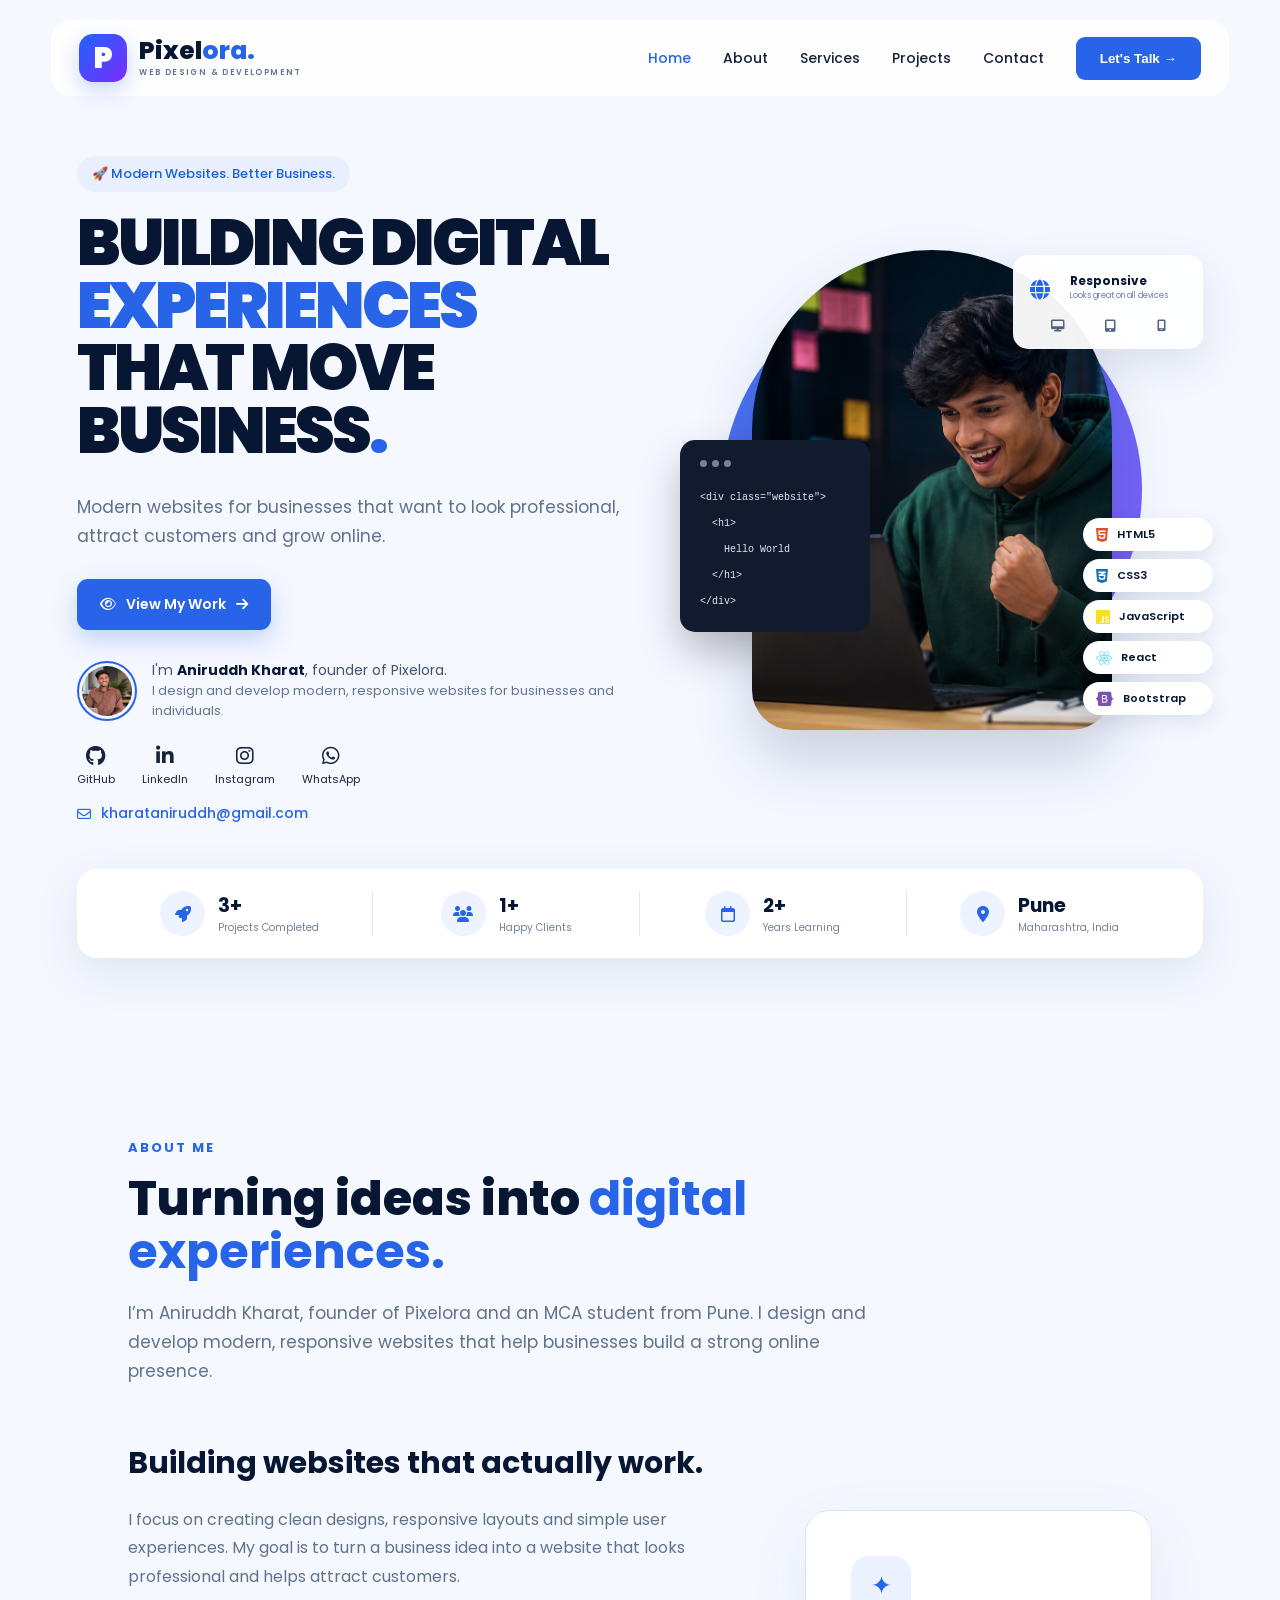
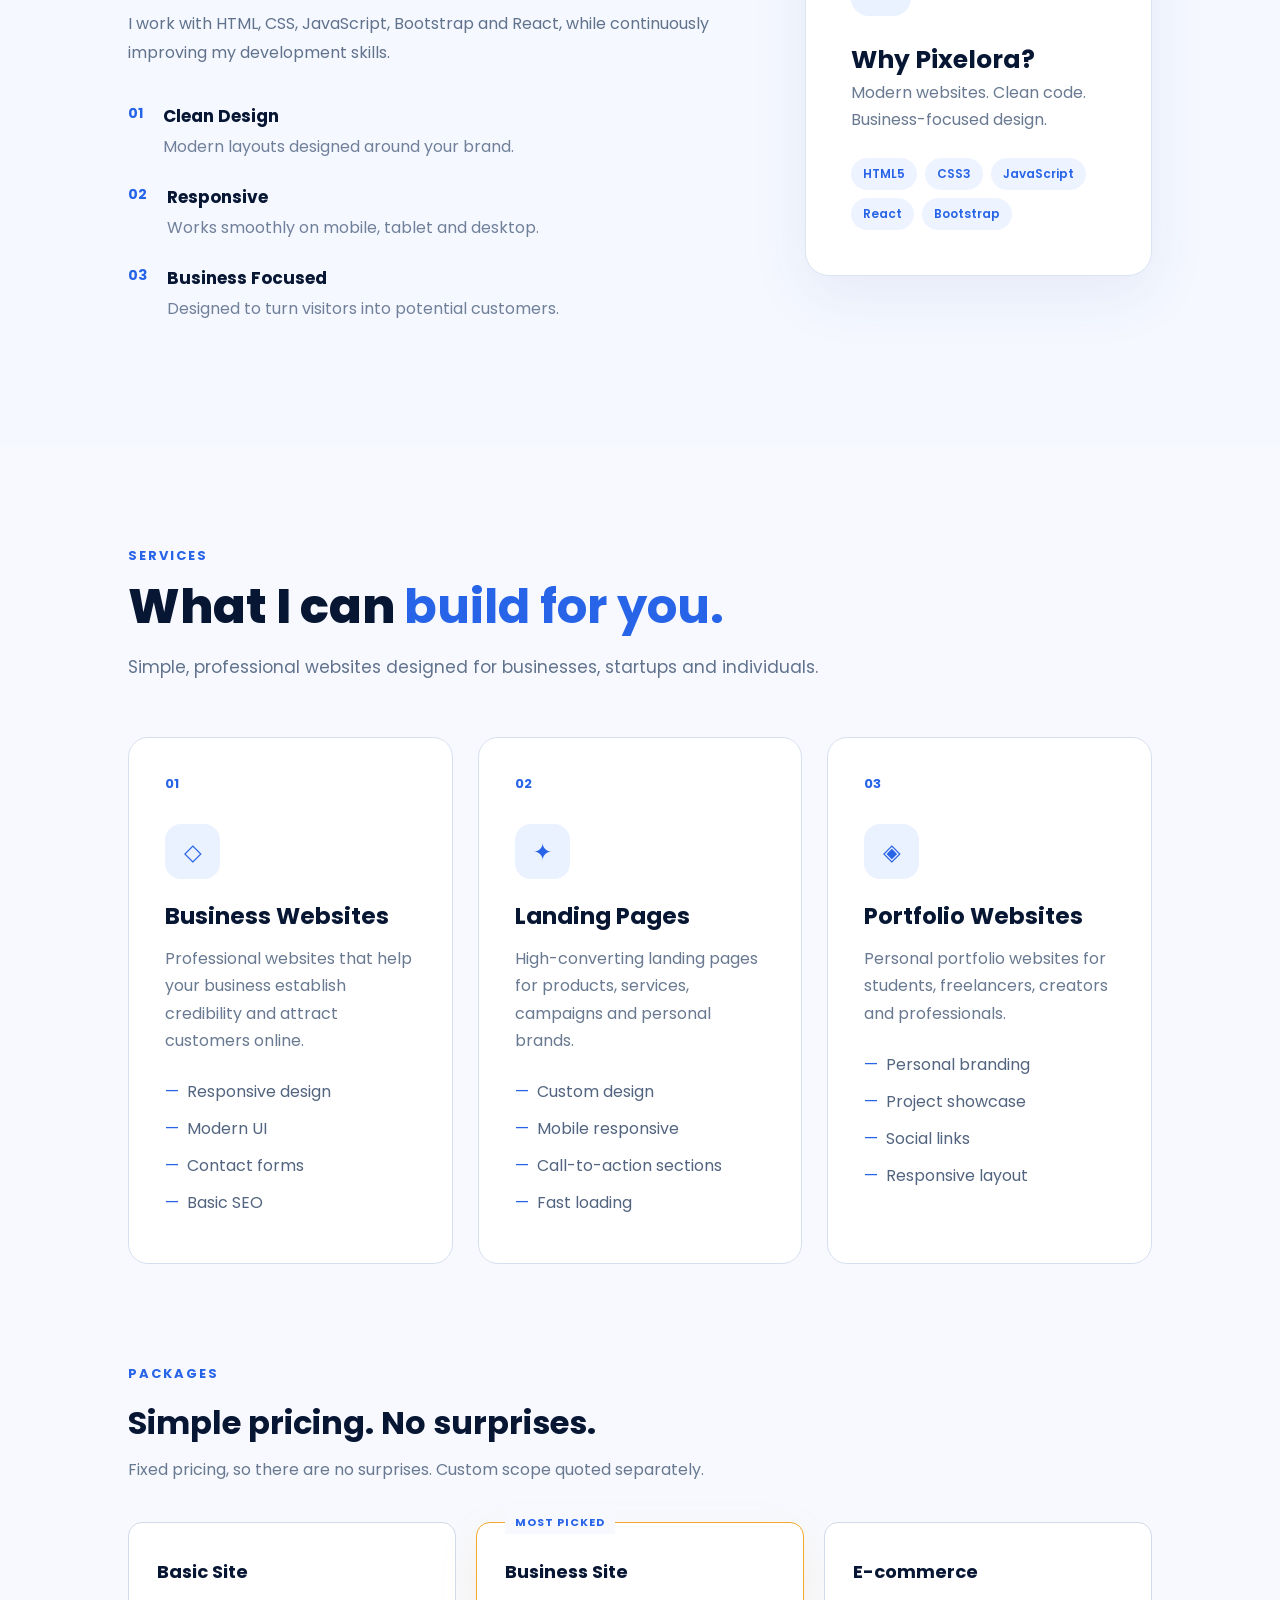
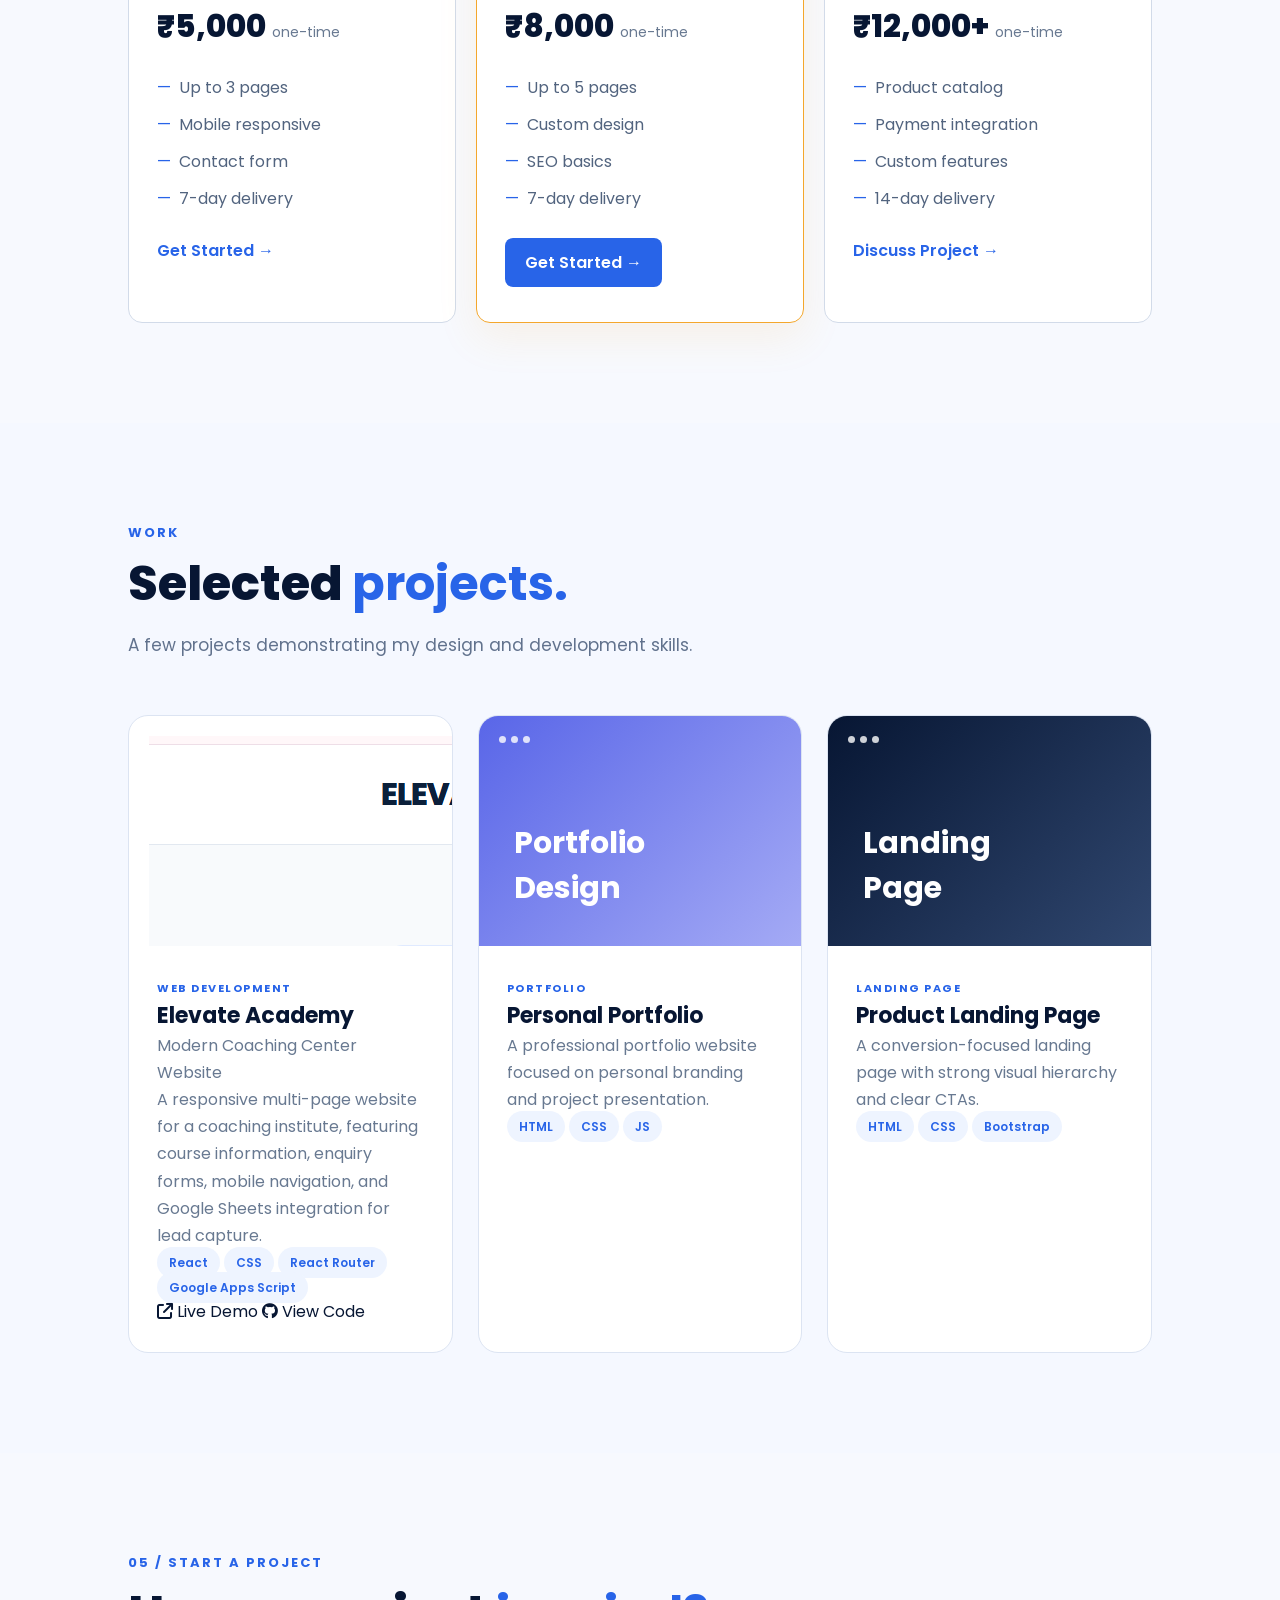
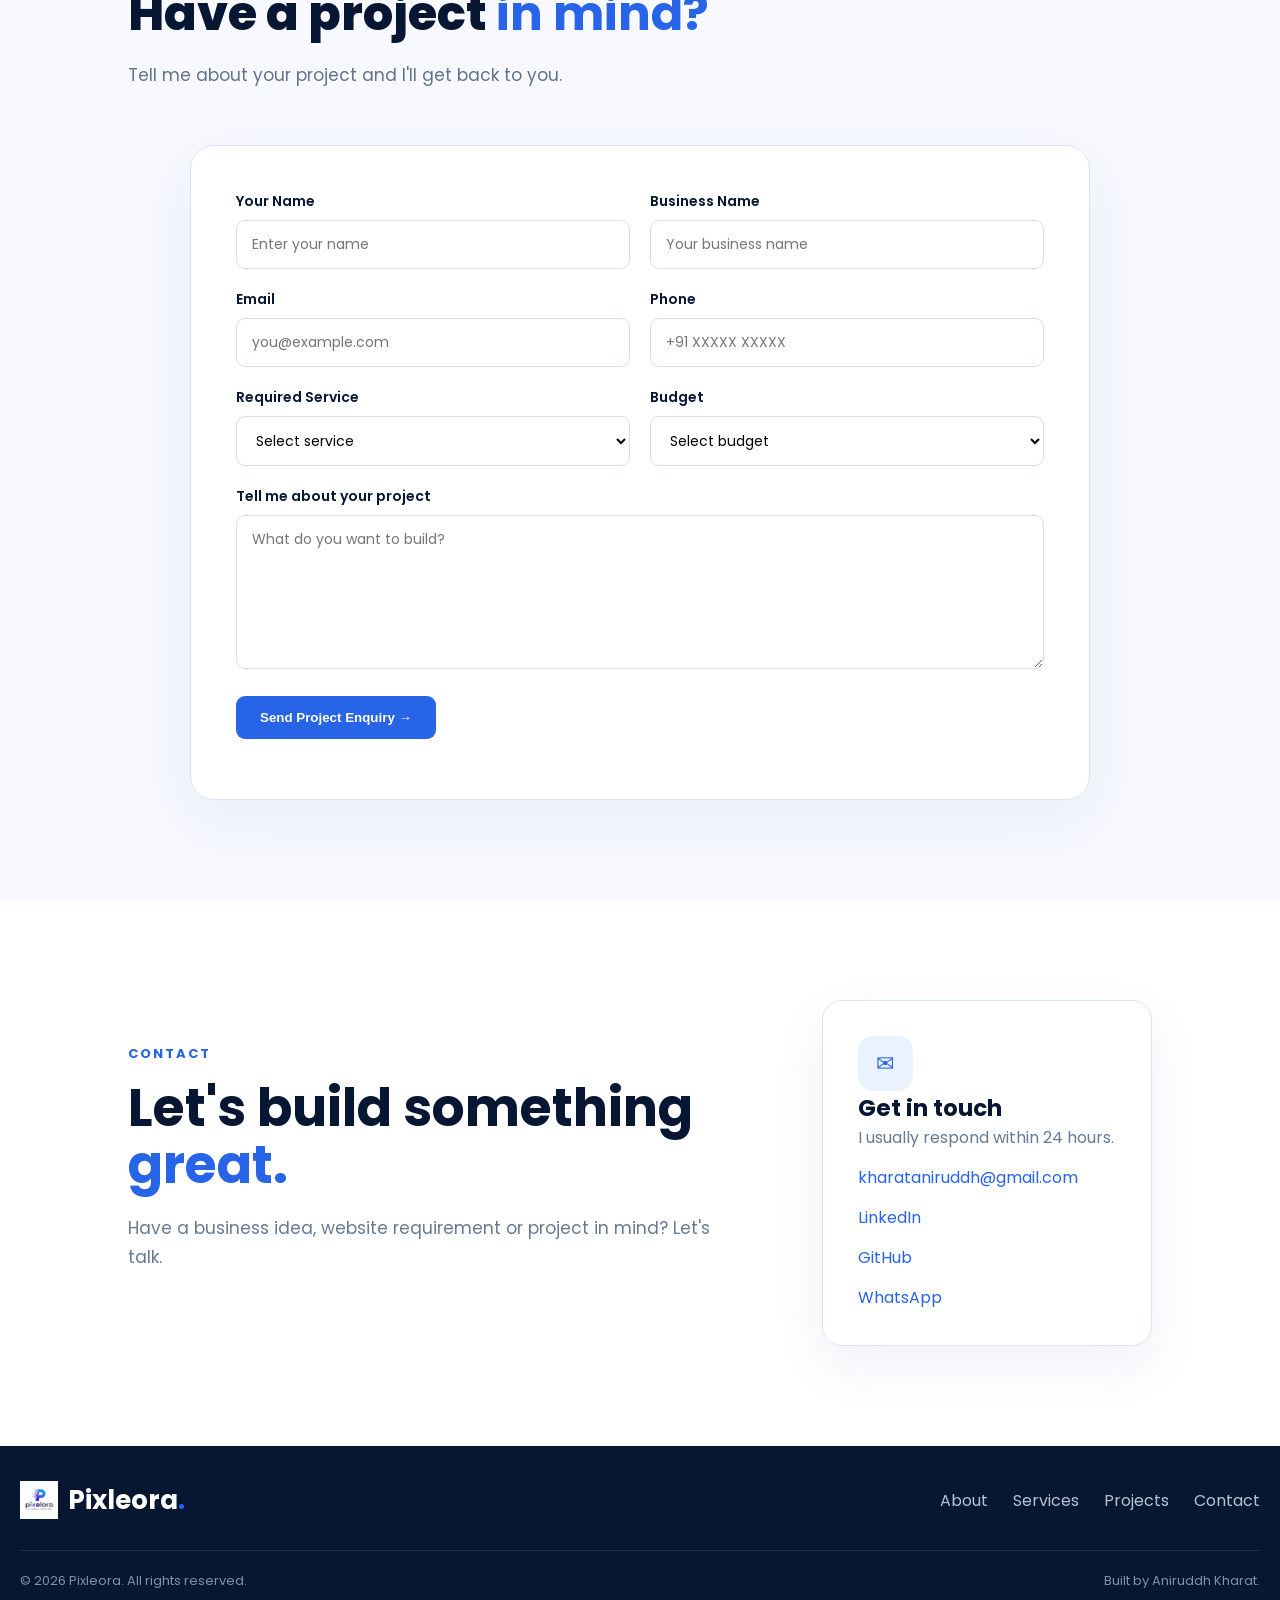
==== commit 24ca88e4: "Update project section" ====
--- a/index.html
+++ b/index.html
@@ -1,1208 +1,1180 @@
-<!DOCTYPE html>
-<html lang="en">
-<head>
-    <meta charset="UTF-8">
-    <meta name="viewport" content="width=device-width, initial-scale=1.0">
-
-    <title>Pixelora | Web Design & Development</title>
-
-    <link
-        rel="icon"
-        type="image/png"
-        href="assets/LOGO.png"
-    >
-
-    <!-- Google Font -->
-    <link rel="preconnect" href="https://fonts.googleapis.com">
-    <link rel="preconnect" href="https://fonts.gstatic.com" crossorigin>
-    <link href="https://fonts.googleapis.com/css2?family=Poppins:wght@400;500;600;700;800;900&display=swap" rel="stylesheet">
-
-    <!-- Font Awesome -->
-    <link rel="stylesheet"
-          href="https://cdnjs.cloudflare.com/ajax/libs/font-awesome/6.5.2/css/all.min.css">
-
-    <link rel="stylesheet" href="style.css">
-
-    <!-- Vercel Web Analytics -->
-    <script>
-        window.va = window.va || function () { (window.vaq = window.vaq || []).push(arguments); };
-    </script>
-    <script defer src="/_vercel/insights/script.js"></script>
-</head>
-
-<body>
-
-<!-- ================= NAVBAR ================= -->
-
-<header class="navbar">
-
-    <div class="logo-area">
-        <div class="logo-mark">P</div>
-
-        <div>
-            <div class="logo-name">
-                Pixel<span>ora.</span>
-            </div>
-
-            <div class="logo-tagline">
-                WEB DESIGN & DEVELOPMENT
-            </div>
-        </div>
-    </div>
-
-
-    <nav class="nav-links" id="navLinks">
-
-        <a href="#home" class="active">Home</a>
-        <a href="#about">About</a>
-        <a href="#services">Services</a>
-        <a href="#projects">Projects</a>
-        <a href="#contact">Contact</a>
-
-        <button
-                class="contact-main-btn"
-                id="openContact"
-                type="button"
-            >
-                Let's Talk →
-            </button>
-
-    </nav>
-
-
-    <!-- MOBILE MENU -->
-
-    <button class="hamburger" id="hamburger" aria-label="Open menu">
-        <span></span>
-        <span></span>
-        <span></span>
-    </button>
-
-</header>
-
-
-<!-- ================= HERO ================= -->
-
-<section class="hero" id="home">
-
-    <div class="hero-content">
-
-        <div class="hero-badge">
-            🚀 Modern Websites. Better Business.
-        </div>
-
-
-        <h1>
-            BUILDING DIGITAL
-            <span>EXPERIENCES</span>
-            THAT MOVE
-            BUSINESS<span class="dot">.</span>
-        </h1>
-
-
-        <p class="hero-description">
-            Modern websites for businesses that want to look professional,
-            attract customers and grow online.
-        </p>
-
-
-        <!-- BUTTONS -->
-
-        <div class="hero-buttons">
-
-            <a href="#projects" class="btn btn-primary">
-                <i class="fa-regular fa-eye"></i>
-                View My Work
-                <i class="fa-solid fa-arrow-right"></i>
-            </a>
-
-          
-
-        </div>
-
-
-        <!-- INTRO -->
-
-        <div class="intro">
-
-            <div class="small-profile">
-                <img
-                    src="assets/profile.jpeg"
-                    alt="Pixelora Founder">
-            </div>
-
-            <div>
-                <p>
-                    I'm <strong>Aniruddh Kharat</strong>, founder of Pixelora.
-                </p>
-
-                <span>
-                    I design and develop modern, responsive websites
-                    for businesses and individuals.
-                </span>
-            </div>
-
-        </div>
-
-
-        <!-- CONTACT LINKS -->
-
-        <div class="social-links">
-
-            <a href="https://github.com/Aniruddhkharat"
-               target="_blank">
-                <i class="fa-brands fa-github"></i>
-                <span>GitHub</span>
-            </a>
-
-
-            <a href="https://www.linkedin.com/"
-               target="_blank">
-                <i class="fa-brands fa-linkedin-in"></i>
-                <span>LinkedIn</span>
-            </a>
-
-
-            <a href="https://www.instagram.com/pixelora.web/"
-               target="_blank">
-                <i class="fa-brands fa-instagram"></i>
-                <span>Instagram</span>
-            </a>
-
-
-            <!-- EMAIL IS NOW TEXT -->
-
-            <!-- <a href="mailto:kharataniruddh@gmail.com">
-                <i class="fa-regular fa-envelope"></i>
-                <span>Email</span>
-            </a> -->
-
-
-            <a href="https://wa.me/918010399513"
-               target="_blank">
-                <i class="fa-brands fa-whatsapp"></i>
-                <span>WhatsApp</span>
-            </a>
-
-        </div>
-
-
-        <!-- EMAIL ADDRESS -->
-
-        <div class="email-line">
-
-            <i class="fa-regular fa-envelope"></i>
-
-            <a href="mailto:kharataniruddh@gmail.com">
-                kharataniruddh@gmail.com
-            </a>
-
-        </div>
-
-    </div>
-
-
-    <!-- ================= HERO IMAGE ================= -->
-
-    <div class="hero-visual">
-
-        <div class="blue-circle"></div>
-
-        <div class="model-container">
-
-            <img
-                src="assets/Model.png"
-                alt="Web Developer"
-            >
-
-        </div>
-
-
-        <!-- CODE CARD -->
-
-        <div class="code-card">
-
-            <div class="code-dots">
-                <span></span>
-                <span></span>
-                <span></span>
-            </div>
-
-            <code>
-                &lt;div class="website"&gt;<br>
-                &nbsp;&nbsp;&lt;h1&gt;<br>
-                &nbsp;&nbsp;&nbsp;&nbsp;Hello World<br>
-                &nbsp;&nbsp;&lt;/h1&gt;<br>
-                &lt;/div&gt;
-            </code>
-
-        </div>
-
-
-        <!-- RESPONSIVE CARD -->
-
-        <div class="responsive-card">
-
-            <i class="fa-solid fa-globe"></i>
-
-            <div>
-                <strong>Responsive</strong>
-                <small>Looks great on all devices</small>
-            </div>
-
-            <div class="device-icons">
-
-                <i class="fa-solid fa-desktop"></i>
-                <i class="fa-solid fa-tablet-screen-button"></i>
-                <i class="fa-solid fa-mobile-screen"></i>
-
-            </div>
-
-        </div>
-
-
-        <!-- TECH STACK -->
-
-        <div class="tech-stack">
-
-            <div>
-                <i class="fa-brands fa-html5"></i>
-                HTML5
-            </div>
-
-            <div>
-                <i class="fa-brands fa-css3-alt"></i>
-                CSS3
-            </div>
-
-            <div>
-                <i class="fa-brands fa-js"></i>
-                JavaScript
-            </div>
-
-            <div>
-                <i class="fa-brands fa-react"></i>
-                React
-            </div>
-
-            <div>
-                <i class="fa-brands fa-bootstrap"></i>
-                Bootstrap
-            </div>
-
-        </div>
-
-    </div>
-
-</section>
-
-
-<!-- ================= STATS ================= -->
-
-<section class="stats">
-
-    <div class="stat">
-
-        <div class="stat-icon">
-            <i class="fa-solid fa-rocket"></i>
-        </div>
-
-        <div>
-            <strong>3+</strong>
-            <span>Projects Completed</span>
-        </div>
-
-    </div>
-
-
-    <div class="stat">
-
-        <div class="stat-icon">
-            <i class="fa-solid fa-users"></i>
-        </div>
-
-        <div>
-            <strong>1+</strong>
-            <span>Happy Clients</span>
-        </div>
-
-    </div>
-
-
-    <div class="stat">
-
-        <div class="stat-icon">
-            <i class="fa-regular fa-calendar"></i>
-        </div>
-
-        <div>
-            <strong>2+</strong>
-            <span>Years Learning</span>
-        </div>
-
-    </div>
-
-
-    <div class="stat">
-
-        <div class="stat-icon">
-            <i class="fa-solid fa-location-dot"></i>
-        </div>
-
-        <div>
-            <strong>Pune</strong>
-            <span>Maharashtra, India</span>
-        </div>
-
-    </div>
-
-</section>
-
-
-
-<!-- ================= ABOUT ================= -->
-
-<section class="about-section" id="about">
-
-    <div class="section-heading">
-        <span>ABOUT ME</span>
-        <h2>Turning ideas into <strong>digital experiences.</strong></h2>
-        <p>
-            I’m Aniruddh Kharat, founder of Pixelora and an MCA student
-            from Pune. I design and develop modern, responsive websites
-            that help businesses build a strong online presence.
-        </p>
-    </div>
-
-    <div class="about-grid">
-
-        <div class="about-text">
-
-            <h3>Building websites that actually work.</h3>
-
-            <p>
-                I focus on creating clean designs, responsive layouts
-                and simple user experiences. My goal is to turn a
-                business idea into a website that looks professional
-                and helps attract customers.
-            </p>
-
-            <p>
-                I work with HTML, CSS, JavaScript, Bootstrap and React,
-                while continuously improving my development skills.
-            </p>
-
-            <div class="about-points">
-
-                <div>
-                    <span>01</span>
-                    <div>
-                        <h4>Clean Design</h4>
-                        <p>Modern layouts designed around your brand.</p>
-                    </div>
-                </div>
-
-                <div>
-                    <span>02</span>
-                    <div>
-                        <h4>Responsive</h4>
-                        <p>Works smoothly on mobile, tablet and desktop.</p>
-                    </div>
-                </div>
-
-                <div>
-                    <span>03</span>
-                    <div>
-                        <h4>Business Focused</h4>
-                        <p>Designed to turn visitors into potential customers.</p>
-                    </div>
-                </div>
-
-            </div>
-
-        </div>
-
-
-        <div class="about-card">
-
-            <div class="about-card-icon">
-                ✦
-            </div>
-
-            <h3>Why Pixelora?</h3>
-
-            <p>
-                Modern websites. Clean code. Business-focused design.
-            </p>
-
-            <div class="about-tech">
-
-                <span>HTML5</span>
-                <span>CSS3</span>
-                <span>JavaScript</span>
-                <span>React</span>
-                <span>Bootstrap</span>
-
-            </div>
-
-        </div>
-
-    </div>
-
-</section>
-
-
-
-<!-- ================= SERVICES ================= -->
-
-<section class="services-section" id="services">
-
-    <div class="section-heading">
-
-        <span> SERVICES</span>
-
-        <h2>What I can <strong>build for you.</strong></h2>
-
-        <p>
-            Simple, professional websites designed for businesses,
-            startups and individuals.
-        </p>
-
-    </div>
-
-
-    <div class="services-grid">
-
-        <!-- SERVICE 1 -->
-
-        <div class="service-card">
-
-            <div class="service-number">01</div>
-
-            <div class="service-icon">
-                ◇
-            </div>
-
-            <h3>Business Websites</h3>
-
-            <p>
-                Professional websites that help your business
-                establish credibility and attract customers online.
-            </p>
-
-            <ul>
-                <li>Responsive design</li>
-                <li>Modern UI</li>
-                <li>Contact forms</li>
-                <li>Basic SEO</li>
-            </ul>
-
-        </div>
-
-
-        <!-- SERVICE 2 -->
-
-        <div class="service-card featured-service">
-
-            <div class="most-picked">
-                MOST PICKED
-            </div>
-
-            <div class="service-number">02</div>
-
-            <div class="service-icon">
-                ✦
-            </div>
-
-            <h3>Landing Pages</h3>
-
-            <p>
-                High-converting landing pages for products,
-                services, campaigns and personal brands.
-            </p>
-
-            <ul>
-                <li>Custom design</li>
-                <li>Mobile responsive</li>
-                <li>Call-to-action sections</li>
-                <li>Fast loading</li>
-            </ul>
-
-        </div>
-
-
-        <!-- SERVICE 3 -->
-
-        <div class="service-card">
-
-            <div class="service-number">03</div>
-
-            <div class="service-icon">
-                ◈
-            </div>
-
-            <h3>Portfolio Websites</h3>
-
-            <p>
-                Personal portfolio websites for students,
-                freelancers, creators and professionals.
-            </p>
-
-            <ul>
-                <li>Personal branding</li>
-                <li>Project showcase</li>
-                <li>Social links</li>
-                <li>Responsive layout</li>
-            </ul>
-
-        </div>
-
-    </div>
-
-
-
-    <!-- ================= PACKAGES ================= -->
-
-    <div class="packages-heading">
-
-        <span>PACKAGES</span>
-
-        <h3>Simple pricing. No surprises.</h3>
-
-        <p>
-            Fixed pricing, so there are no surprises.
-            Custom scope quoted separately.
-        </p>
-
-    </div>
-
-
-    <div class="packages-grid">
-
-        <!-- BASIC -->
-
-        <div class="package-card">
-
-            <h3>Basic Site</h3>
-
-            <div class="price">
-                ₹5,000
-                <small>one-time</small>
-            </div>
-
-            <ul>
-                <li>Up to 3 pages</li>
-                <li>Mobile responsive</li>
-                <li>Contact form</li>
-                <li>7-day delivery</li>
-            </ul>
-
-            <a href="#contact" class="package-btn">
-                Get Started →
-            </a>
-
-        </div>
-
-
-        <!-- BUSINESS -->
-
-        <div class="package-card package-featured">
-
-            <div class="package-label">
-                MOST PICKED
-            </div>
-
-            <h3>Business Site</h3>
-
-            <div class="price">
-                ₹8,000
-                <small>one-time</small>
-            </div>
-
-            <ul>
-                <li>Up to 5 pages</li>
-                <li>Custom design</li>
-                <li>SEO basics</li>
-                <li>7-day delivery</li>
-            </ul>
-
-            <a href="#contact" class="package-btn primary">
-                Get Started →
-            </a>
-
-        </div>
-
-
-        <!-- ECOMMERCE -->
-
-        <div class="package-card">
-
-            <h3>E-commerce</h3>
-
-            <div class="price">
-                ₹12,000+
-                <small>one-time</small>
-            </div>
-
-            <ul>
-                <li>Product catalog</li>
-                <li>Payment integration</li>
-                <li>Custom features</li>
-                <li>14-day delivery</li>
-            </ul>
-
-            <a href="#contact" class="package-btn">
-                Discuss Project →
-            </a>
-
-        </div>
-
-    </div>
-
-</section>
-
-
-
-<!-- ================= PROJECTS ================= -->
-
-<section class="projects-section" id="projects">
-
-    <div class="section-heading">
-
-        <span> WORK</span>
-
-        <h2>Selected <strong>projects.</strong></h2>
-
-        <p>
-            A few projects demonstrating my design and development skills.
-        </p>
-
-    </div>
-
-
-    <div class="projects-grid">
-
-        <!-- PROJECT 1 -->
-
-        <div class="project-card">
-
-            <div class="project-image project-blue">
-
-                <div class="project-browser">
-                    <span></span>
-                    <span></span>
-                    <span></span>
-                </div>
-
-                <div class="project-preview">
-                    <strong>Business</strong>
-                    <b>Website</b>
-                </div>
-
-            </div>
-
-            <div class="project-content">
-
-                <span class="project-category">
-                    BUSINESS WEBSITE
-                </span>
-
-                <h3>Modern Business Website</h3>
-
-                <p>
-                    A clean responsive website designed to help
-                    a local business establish its online presence.
-                </p>
-
-                <div class="project-tags">
-                    <span>HTML</span>
-                    <span>CSS</span>
-                    <span>JavaScript</span>
-                </div>
-
-            </div>
-
-        </div>
-
-
-        <!-- PROJECT 2 -->
-
-        <div class="project-card">
-
-            <div class="project-image project-purple">
-
-                <div class="project-browser">
-                    <span></span>
-                    <span></span>
-                    <span></span>
-                </div>
-
-                <div class="project-preview">
-                    <strong>Portfolio</strong>
-                    <b>Design</b>
-                </div>
-
-            </div>
-
-            <div class="project-content">
-
-                <span class="project-category">
-                    PORTFOLIO
-                </span>
-
-                <h3>Personal Portfolio</h3>
-
-                <p>
-                    A professional portfolio website focused on
-                    personal branding and project presentation.
-                </p>
-
-                <div class="project-tags">
-                    <span>HTML</span>
-                    <span>CSS</span>
-                    <span>JS</span>
-                </div>
-
-            </div>
-
-        </div>
-
-
-        <!-- PROJECT 3 -->
-
-        <div class="project-card">
-
-            <div class="project-image project-dark">
-
-                <div class="project-browser">
-                    <span></span>
-                    <span></span>
-                    <span></span>
-                </div>
-
-                <div class="project-preview">
-                    <strong>Landing</strong>
-                    <b>Page</b>
-                </div>
-
-            </div>
-
-            <div class="project-content">
-
-                <span class="project-category">
-                    LANDING PAGE
-                </span>
-
-                <h3>Product Landing Page</h3>
-
-                <p>
-                    A conversion-focused landing page with
-                    strong visual hierarchy and clear CTAs.
-                </p>
-
-                <div class="project-tags">
-                    <span>HTML</span>
-                    <span>CSS</span>
-                    <span>Bootstrap</span>
-                </div>
-
-            </div>
-
-        </div>
-
-    </div>
-
-</section>
-
-
-
-<!-- ================= CLIENT FORM ================= -->
-
-<section class="enquiry-section" id="enquiry">
-
-    <div class="section-heading">
-
-        <span>05 / START A PROJECT</span>
-
-        <h2>Have a project <strong>in mind?</strong></h2>
-
-        <p>
-            Tell me about your project and I'll get back to you.
-        </p>
-
-    </div>
-
-
-    <div class="enquiry-wrapper">
-
-        <form id="clientForm" class="client-form">
-
-            <div class="form-row">
-
-                <div class="form-group">
-
-                    <label for="name">Your Name</label>
-
-                    <input
-                        type="text"
-                        id="name"
-                        placeholder="Enter your name"
-                        required
-                    >
-
-                </div>
-
-
-                <div class="form-group">
-
-                    <label for="business">Business Name</label>
-
-                    <input
-                        type="text"
-                        id="business"
-                        placeholder="Your business name"
-                    >
-
-                </div>
-
-            </div>
-
-
-            <div class="form-row">
-
-                <div class="form-group">
-
-                    <label for="email">Email</label>
-
-                    <input
-                        type="email"
-                        id="email"
-                        placeholder="you@example.com"
-                        required
-                    >
-
-                </div>
-
-
-                <div class="form-group">
-
-                    <label for="phone">Phone</label>
-
-                    <input
-                        type="tel"
-                        id="phone"
-                        placeholder="+91 XXXXX XXXXX"
-                    >
-
-                </div>
-
-            </div>
-
-
-            <div class="form-row">
-
-                <div class="form-group">
-
-                    <label for="service">Required Service</label>
-
-                    <select id="service">
-
-                        <option value="">Select service</option>
-
-                        <option value="Business Website">
-                            Business Website
-                        </option>
-
-                        <option value="Landing Page">
-                            Landing Page
-                        </option>
-
-                        <option value="Portfolio Website">
-                            Portfolio Website
-                        </option>
-
-                        <option value="E-commerce">
-                            E-commerce
-                        </option>
-
-                        <option value="Other">
-                            Other
-                        </option>
-
-                    </select>
-
-                </div>
-
-
-                <div class="form-group">
-
-                    <label for="budget">Budget</label>
-
-                    <select id="budget">
-
-                        <option value="">Select budget</option>
-
-                        <option value="₹5,000 - ₹8,000">
-                            ₹5,000 - ₹8,000
-                        </option>
-
-                        <option value="₹8,000 - ₹12,000">
-                            ₹8,000 - ₹12,000
-                        </option>
-
-                        <option value="₹12,000+">
-                            ₹12,000+
-                        </option>
-
-                        <option value="Not decided">
-                            Not decided
-                        </option>
-
-                    </select>
-
-                </div>
-
-            </div>
-
-
-            <div class="form-group">
-
-                <label for="message">Tell me about your project</label>
-
-                <textarea
-                    id="message"
-                    rows="6"
-                    placeholder="What do you want to build?"
-                ></textarea>
-
-            </div>
-
-
-            <button type="submit" class="form-btn">
-                Send Project Enquiry →
-            </button>
-
-            <p id="formStatus" class="form-status"></p>
-
-        </form>
-
-    </div>
-
-</section>
-
-
-
-<!-- ================= CONTACT ================= -->
-
-<section class="contact-section" id="contact">
-
-    <div class="contact-container">
-
-        <div class="contact-left">
-
-            <span>CONTACT</span>
-
-            <h2>Let's build something <strong>great.</strong></h2>
-
-            <p>
-                Have a business idea, website requirement or
-                project in mind? Let's talk.
-            </p>
-
-           <!-- <button
-                class="contact-main-btn"
-                id="openContact"
-                type="button"
-            >
-                Let's Talk →
-            </button> -->
-
-        </div>
-
-
-        <div class="contact-card">
-
-            <div class="contact-card-icon">
-                ✉
-            </div>
-
-            <h3>Get in touch</h3>
-
-            <p>
-                I usually respond within 24 hours.
-            </p>
-
-            <a href="mailto:kharataniruddh@gmail.com">
-                kharataniruddh@gmail.com
-            </a>
-
-            <a
-                href="https://www.linkedin.com/in/aniruddh-kharat"
-                target="_blank"
-            >
-                LinkedIn
-            </a>
-
-            <a
-                href="https://github.com/Aniruddhkharat"
-                target="_blank"
-            >
-                GitHub
-            </a>
-
-            <a
-    href="https://wa.me/918010399513"
-    target="_blank"
-    rel="noopener noreferrer"
-    class="contact-link whatsapp-link"
->
-    
-    WhatsApp
-</a>
-
-        </div>
-
-    </div>
-
-</section>
-
-
-
-<!-- ================= CONTACT POPUP ================= -->
-
-<div class="contact-overlay" id="contactOverlay">
-
-    <div class="contact-popup">
-
-        <button
-            class="close-contact"
-            id="closeContact"
-            type="button"
-        >
-            ×
-        </button>
-
-        <span>LET'S CONNECT</span>
-
-        <h2>Let's talk about your project.</h2>
-
-        <p>
-            Choose any option below to contact me.
-        </p>
-
-
-        <a
-            href="mailto:kharataniruddh@gmail.com"
-            class="popup-contact-item"
-        >
-            <div>✉</div>
-
-            <span>
-                <small>Email</small>
-                kharataniruddh@gmail.com
-            </span>
-        </a>
-
-
-        <a
-            href="https://www.linkedin.com/in/aniruddh-kharat"
-            target="_blank"
-            class="popup-contact-item"
-        >
-            <div>in</div>
-
-            <span>
-                <small>LinkedIn</small>
-                Connect with me
-            </span>
-        </a>
-
-
-        <a
-            href="https://github.com/Aniruddhkharat"
-            target="_blank"
-            class="popup-contact-item"
-        >
-            <div>⌘</div>
-
-            <span>
-                <small>GitHub</small>
-                View my projects
-            </span>
-        </a>
-
-        <!-- WhatsApp -->
-<a
-    href="https://wa.me/918010399513"
-    target="_blank"
-    rel="noopener noreferrer"
-    class="contact-option"
->
-    <div class="contact-icon whatsapp-icon">
-        <i class="fa-brands fa-whatsapp"></i>
-    </div>
-
-    <div class="contact-info">
-        <span>WhatsApp</span>
-        <strong>Chat with me</strong>
-    </div>
-</a>
-
-    </div>
-
-</div>
-
-
-
-<!-- ================= FOOTER ================= -->
-
-<footer>
-
-    <div class="footer-inner">
-
-         <div class="footer-brand">
-            <img
-                src="assets/LOGO.png"
-                alt="Pixleora Logo"
-                class="footer-logo"
-            >
-
-            <span class="footer-name">
-                Pixleora<span>.</span>
-            </span>
-        </div>
-
-
-        <div class="footer-links">
-
-            <a href="#about">About</a>
-
-            <a href="#services">Services</a>
-
-            <a href="#projects">Projects</a>
-
-            <a href="#contact">Contact</a>
-
-        </div>
-
-    </div>
-
-
-    <div class="footer-bottom">
-
-        <p>
-            © 2026 Pixelora. All rights reserved.
-        </p>
-
-        <p>
-            Built by Aniruddh Kharat.
-        </p>
-
-    </div>
-
-</footer>
-
-<script src="script.js"></script>
-
-</body>
-</html>
+<!DOCTYPE html>
+<html lang="en">
+
+<head>
+    <meta charset="UTF-8">
+
+    <meta name="viewport" content="width=device-width, initial-scale=1.0">
+
+    <!-- ================= SEO ================= -->
+
+    <title>Pixleora | Web Design & Development in Pune</title>
+
+    <meta name="description"
+        content="Pixleora creates modern, responsive and professional websites for businesses, startups and individuals in Pune and across India.">
+
+    <meta name="author" content="Aniruddh Kharat">
+
+    <meta name="robots" content="index, follow">
+
+
+    <!-- ================= CSS ================= -->
+
+    <link rel="stylesheet" href="style.css">
+
+
+    <!-- ================= GOOGLE FONTS ================= -->
+
+    <link rel="preconnect" href="https://fonts.googleapis.com">
+
+    <link rel="preconnect" href="https://fonts.gstatic.com" crossorigin>
+
+    <link href="https://fonts.googleapis.com/css2?family=Poppins:wght@400;500;600;700;800;900&display=swap"
+        rel="stylesheet">
+
+
+    <!-- ================= FONT AWESOME ICONS ================= -->
+
+    <link rel="stylesheet" href="https://cdnjs.cloudflare.com/ajax/libs/font-awesome/6.5.2/css/all.min.css">
+
+
+    <!-- ================= FAVICON ================= -->
+
+    <link rel="icon" type="image/png" href="assets/LOGO.png">
+
+
+</head>
+
+<body>
+
+    <!-- ================= NAVBAR ================= -->
+
+    <header class="navbar">
+
+        <div class="logo-area">
+            <div class="logo-mark">P</div>
+
+            <div>
+                <div class="logo-name">
+                    Pixel<span>ora.</span>
+                </div>
+
+                <div class="logo-tagline">
+                    WEB DESIGN & DEVELOPMENT
+                </div>
+            </div>
+        </div>
+
+
+        <nav class="nav-links" id="navLinks">
+
+            <a href="#home" class="active">Home</a>
+            <a href="#about">About</a>
+            <a href="#services">Services</a>
+            <a href="#projects">Projects</a>
+            <a href="#contact">Contact</a>
+
+            <button class="contact-main-btn" id="openContact" type="button">
+                Let's Talk →
+            </button>
+
+        </nav>
+
+
+        <!-- MOBILE MENU -->
+
+        <button class="hamburger" id="hamburger" aria-label="Open menu">
+            <span></span>
+            <span></span>
+            <span></span>
+        </button>
+
+    </header>
+
+
+    <!-- ================= HERO ================= -->
+
+    <section class="hero" id="home">
+
+        <div class="hero-content">
+
+            <div class="hero-badge">
+                🚀 Modern Websites. Better Business.
+            </div>
+
+
+            <h1>
+                BUILDING DIGITAL
+                <span>EXPERIENCES</span>
+                THAT MOVE
+                BUSINESS<span class="dot">.</span>
+            </h1>
+
+
+            <p class="hero-description">
+                Modern websites for businesses that want to look professional,
+                attract customers and grow online.
+            </p>
+
+
+            <!-- BUTTONS -->
+
+            <div class="hero-buttons">
+
+                <a href="#projects" class="btn btn-primary">
+                    <i class="fa-regular fa-eye"></i>
+                    View My Work
+                    <i class="fa-solid fa-arrow-right"></i>
+                </a>
+
+
+
+            </div>
+
+
+            <!-- INTRO -->
+
+            <div class="intro">
+
+                <div class="small-profile">
+                    <img src="assets/profile.jpeg" alt="Pixelora Founder">
+                </div>
+
+                <div>
+                    <p>
+                        I'm <strong>Aniruddh Kharat</strong>, founder of Pixelora.
+                    </p>
+
+                    <span>
+                        I design and develop modern, responsive websites
+                        for businesses and individuals.
+                    </span>
+                </div>
+
+            </div>
+
+
+            <!-- CONTACT LINKS -->
+
+            <div class="social-links">
+
+                <a href="https://github.com/Aniruddhkharat" target="_blank">
+                    <i class="fa-brands fa-github"></i>
+                    <span>GitHub</span>
+                </a>
+
+
+                <a href="https://www.linkedin.com/" target="_blank">
+                    <i class="fa-brands fa-linkedin-in"></i>
+                    <span>LinkedIn</span>
+                </a>
+
+
+                <a href="https://www.instagram.com/pixelora.web/" target="_blank">
+                    <i class="fa-brands fa-instagram"></i>
+                    <span>Instagram</span>
+                </a>
+
+
+                <!-- EMAIL IS NOW TEXT -->
+
+                <!-- <a href="mailto:kharataniruddh@gmail.com">
+                <i class="fa-regular fa-envelope"></i>
+                <span>Email</span>
+            </a> -->
+
+
+                <a href="https://wa.me/918010399513" target="_blank">
+                    <i class="fa-brands fa-whatsapp"></i>
+                    <span>WhatsApp</span>
+                </a>
+
+            </div>
+
+
+            <!-- EMAIL ADDRESS -->
+
+            <div class="email-line">
+
+                <i class="fa-regular fa-envelope"></i>
+
+                <a href="mailto:kharataniruddh@gmail.com">
+                    kharataniruddh@gmail.com
+                </a>
+
+            </div>
+
+        </div>
+
+
+        <!-- ================= HERO IMAGE ================= -->
+
+        <div class="hero-visual">
+
+            <div class="blue-circle"></div>
+
+            <div class="model-container">
+
+                <img src="assets/Model.png" alt="Web Developer">
+
+            </div>
+
+
+            <!-- CODE CARD -->
+
+            <div class="code-card">
+
+                <div class="code-dots">
+                    <span></span>
+                    <span></span>
+                    <span></span>
+                </div>
+
+                <code>
+                &lt;div class="website"&gt;<br>
+                &nbsp;&nbsp;&lt;h1&gt;<br>
+                &nbsp;&nbsp;&nbsp;&nbsp;Hello World<br>
+                &nbsp;&nbsp;&lt;/h1&gt;<br>
+                &lt;/div&gt;
+            </code>
+
+            </div>
+
+
+            <!-- RESPONSIVE CARD -->
+
+            <div class="responsive-card">
+
+                <i class="fa-solid fa-globe"></i>
+
+                <div>
+                    <strong>Responsive</strong>
+                    <small>Looks great on all devices</small>
+                </div>
+
+                <div class="device-icons">
+
+                    <i class="fa-solid fa-desktop"></i>
+                    <i class="fa-solid fa-tablet-screen-button"></i>
+                    <i class="fa-solid fa-mobile-screen"></i>
+
+                </div>
+
+            </div>
+
+
+            <!-- TECH STACK -->
+
+            <div class="tech-stack">
+
+                <div>
+                    <i class="fa-brands fa-html5"></i>
+                    HTML5
+                </div>
+
+                <div>
+                    <i class="fa-brands fa-css3-alt"></i>
+                    CSS3
+                </div>
+
+                <div>
+                    <i class="fa-brands fa-js"></i>
+                    JavaScript
+                </div>
+
+                <div>
+                    <i class="fa-brands fa-react"></i>
+                    React
+                </div>
+
+                <div>
+                    <i class="fa-brands fa-bootstrap"></i>
+                    Bootstrap
+                </div>
+
+            </div>
+
+        </div>
+
+    </section>
+
+
+    <!-- ================= STATS ================= -->
+
+    <section class="stats">
+
+        <div class="stat">
+
+            <div class="stat-icon">
+                <i class="fa-solid fa-rocket"></i>
+            </div>
+
+            <div>
+                <strong>3+</strong>
+                <span>Projects Completed</span>
+            </div>
+
+        </div>
+
+
+        <div class="stat">
+
+            <div class="stat-icon">
+                <i class="fa-solid fa-users"></i>
+            </div>
+
+            <div>
+                <strong>1+</strong>
+                <span>Happy Clients</span>
+            </div>
+
+        </div>
+
+
+        <div class="stat">
+
+            <div class="stat-icon">
+                <i class="fa-regular fa-calendar"></i>
+            </div>
+
+            <div>
+                <strong>2+</strong>
+                <span>Years Learning</span>
+            </div>
+
+        </div>
+
+
+        <div class="stat">
+
+            <div class="stat-icon">
+                <i class="fa-solid fa-location-dot"></i>
+            </div>
+
+            <div>
+                <strong>Pune</strong>
+                <span>Maharashtra, India</span>
+            </div>
+
+        </div>
+
+    </section>
+
+
+
+    <!-- ================= ABOUT ================= -->
+
+    <section class="about-section" id="about">
+
+        <div class="section-heading">
+            <span>ABOUT ME</span>
+            <h2>Turning ideas into <strong>digital experiences.</strong></h2>
+            <p>
+                I’m Aniruddh Kharat, founder of Pixelora and an MCA student
+                from Pune. I design and develop modern, responsive websites
+                that help businesses build a strong online presence.
+            </p>
+        </div>
+
+        <div class="about-grid">
+
+            <div class="about-text">
+
+                <h3>Building websites that actually work.</h3>
+
+                <p>
+                    I focus on creating clean designs, responsive layouts
+                    and simple user experiences. My goal is to turn a
+                    business idea into a website that looks professional
+                    and helps attract customers.
+                </p>
+
+                <p>
+                    I work with HTML, CSS, JavaScript, Bootstrap and React,
+                    while continuously improving my development skills.
+                </p>
+
+                <div class="about-points">
+
+                    <div>
+                        <span>01</span>
+                        <div>
+                            <h4>Clean Design</h4>
+                            <p>Modern layouts designed around your brand.</p>
+                        </div>
+                    </div>
+
+                    <div>
+                        <span>02</span>
+                        <div>
+                            <h4>Responsive</h4>
+                            <p>Works smoothly on mobile, tablet and desktop.</p>
+                        </div>
+                    </div>
+
+                    <div>
+                        <span>03</span>
+                        <div>
+                            <h4>Business Focused</h4>
+                            <p>Designed to turn visitors into potential customers.</p>
+                        </div>
+                    </div>
+
+                </div>
+
+            </div>
+
+
+            <div class="about-card">
+
+                <div class="about-card-icon">
+                    ✦
+                </div>
+
+                <h3>Why Pixelora?</h3>
+
+                <p>
+                    Modern websites. Clean code. Business-focused design.
+                </p>
+
+                <div class="about-tech">
+
+                    <span>HTML5</span>
+                    <span>CSS3</span>
+                    <span>JavaScript</span>
+                    <span>React</span>
+                    <span>Bootstrap</span>
+
+                </div>
+
+            </div>
+
+        </div>
+
+    </section>
+
+
+
+    <!-- ================= SERVICES ================= -->
+
+    <section class="services-section" id="services">
+
+        <div class="section-heading">
+
+            <span> SERVICES</span>
+
+            <h2>What I can <strong>build for you.</strong></h2>
+
+            <p>
+                Simple, professional websites designed for businesses,
+                startups and individuals.
+            </p>
+
+        </div>
+
+
+        <div class="services-grid">
+
+            <!-- SERVICE 1 -->
+
+            <div class="service-card">
+
+                <div class="service-number">01</div>
+
+                <div class="service-icon">
+                    ◇
+                </div>
+
+                <h3>Business Websites</h3>
+
+                <p>
+                    Professional websites that help your business
+                    establish credibility and attract customers online.
+                </p>
+
+                <ul>
+                    <li>Responsive design</li>
+                    <li>Modern UI</li>
+                    <li>Contact forms</li>
+                    <li>Basic SEO</li>
+                </ul>
+
+            </div>
+
+
+            <!-- SERVICE 2 -->
+
+            <div class="service-card featured-service">
+
+                <div class="most-picked">
+                    MOST PICKED
+                </div>
+
+                <div class="service-number">02</div>
+
+                <div class="service-icon">
+                    ✦
+                </div>
+
+                <h3>Landing Pages</h3>
+
+                <p>
+                    High-converting landing pages for products,
+                    services, campaigns and personal brands.
+                </p>
+
+                <ul>
+                    <li>Custom design</li>
+                    <li>Mobile responsive</li>
+                    <li>Call-to-action sections</li>
+                    <li>Fast loading</li>
+                </ul>
+
+            </div>
+
+
+            <!-- SERVICE 3 -->
+
+            <div class="service-card">
+
+                <div class="service-number">03</div>
+
+                <div class="service-icon">
+                    ◈
+                </div>
+
+                <h3>Portfolio Websites</h3>
+
+                <p>
+                    Personal portfolio websites for students,
+                    freelancers, creators and professionals.
+                </p>
+
+                <ul>
+                    <li>Personal branding</li>
+                    <li>Project showcase</li>
+                    <li>Social links</li>
+                    <li>Responsive layout</li>
+                </ul>
+
+            </div>
+
+        </div>
+
+
+
+        <!-- ================= PACKAGES ================= -->
+
+        <div class="packages-heading">
+
+            <span>PACKAGES</span>
+
+            <h3>Simple pricing. No surprises.</h3>
+
+            <p>
+                Fixed pricing, so there are no surprises.
+                Custom scope quoted separately.
+            </p>
+
+        </div>
+
+
+        <div class="packages-grid">
+
+            <!-- BASIC -->
+
+            <div class="package-card">
+
+                <h3>Basic Site</h3>
+
+                <div class="price">
+                    ₹5,000
+                    <small>one-time</small>
+                </div>
+
+                <ul>
+                    <li>Up to 3 pages</li>
+                    <li>Mobile responsive</li>
+                    <li>Contact form</li>
+                    <li>7-day delivery</li>
+                </ul>
+
+                <a href="#contact" class="package-btn">
+                    Get Started →
+                </a>
+
+            </div>
+
+
+            <!-- BUSINESS -->
+
+            <div class="package-card package-featured">
+
+                <div class="package-label">
+                    MOST PICKED
+                </div>
+
+                <h3>Business Site</h3>
+
+                <div class="price">
+                    ₹8,000
+                    <small>one-time</small>
+                </div>
+
+                <ul>
+                    <li>Up to 5 pages</li>
+                    <li>Custom design</li>
+                    <li>SEO basics</li>
+                    <li>7-day delivery</li>
+                </ul>
+
+                <a href="#contact" class="package-btn primary">
+                    Get Started →
+                </a>
+
+            </div>
+
+
+            <!-- ECOMMERCE -->
+
+            <div class="package-card">
+
+                <h3>E-commerce</h3>
+
+                <div class="price">
+                    ₹12,000+
+                    <small>one-time</small>
+                </div>
+
+                <ul>
+                    <li>Product catalog</li>
+                    <li>Payment integration</li>
+                    <li>Custom features</li>
+                    <li>14-day delivery</li>
+                </ul>
+
+                <a href="#contact" class="package-btn">
+                    Discuss Project →
+                </a>
+
+            </div>
+
+        </div>
+
+    </section>
+
+
+
+    <!-- ================= PROJECTS ================= -->
+
+    <section class="projects-section" id="projects">
+
+        <div class="section-heading">
+
+            <span> WORK</span>
+
+            <h2>Selected <strong>projects.</strong></h2>
+
+            <p>
+                A few projects demonstrating my design and development skills.
+            </p>
+
+        </div>
+
+
+        <div class="projects-grid">
+
+            <!-- PROJECT 1 -->
+
+          <div class="project-card">
+
+    <!-- ELEVATE WEBSITE IMAGE -->
+    <div class="project-image elevate-project-image">
+
+        <img
+            src="assets/elevate-website.PNG"
+            alt="Elevate Academy Website"
+        >
+
+    </div>
+
+
+    <!-- PROJECT CONTENT -->
+    <div class="project-content">
+
+        <span class="project-category">
+            WEB DEVELOPMENT
+        </span>
+
+        <h3>Elevate Academy</h3>
+
+        <p>
+            Modern Coaching Center Website
+        </p>
+
+        <p>
+            A responsive multi-page website for a coaching institute,
+            featuring course information, enquiry forms, mobile navigation,
+            and Google Sheets integration for lead capture.
+        </p>
+
+        <div class="project-tags">
+            <span>React</span>
+            <span>CSS</span>
+            <span>React Router</span>
+            <span>Google Apps Script</span>
+        </div>
+
+        <div class="project-actions">
+
+            <a
+                href="https://elevate-academy-five.vercel.app/"
+                target="_blank"
+                class="project-demo-btn"
+            >
+                <i class="fa-solid fa-arrow-up-right-from-square"></i>
+                Live Demo
+            </a>
+
+            <a
+                href="https://github.com/Aniruddhkharat/elevate-academy"
+                target="_blank"
+                class="project-code-btn"
+            >
+                <i class="fa-brands fa-github"></i>
+                View Code
+            </a>
+
+        </div>
+
+    </div>
+
+</div>
+
+
+        <!-- PROJECT 2 -->
+
+        <div class="project-card">
+
+            <div class="project-image project-purple">
+
+                <div class="project-browser">
+                    <span></span>
+                    <span></span>
+                    <span></span>
+                </div>
+
+                <div class="project-preview">
+                    <strong>Portfolio</strong>
+                    <b>Design</b>
+                </div>
+
+            </div>
+
+            <div class="project-content">
+
+                <span class="project-category">
+                    PORTFOLIO
+                </span>
+
+                <h3>Personal Portfolio</h3>
+
+                <p>
+                    A professional portfolio website focused on
+                    personal branding and project presentation.
+                </p>
+
+                <div class="project-tags">
+                    <span>HTML</span>
+                    <span>CSS</span>
+                    <span>JS</span>
+                </div>
+
+            </div>
+
+        </div>
+
+
+        <!-- PROJECT 3 -->
+
+        <div class="project-card">
+
+            <div class="project-image project-dark">
+
+                <div class="project-browser">
+                    <span></span>
+                    <span></span>
+                    <span></span>
+                </div>
+
+                <div class="project-preview">
+                    <strong>Landing</strong>
+                    <b>Page</b>
+                </div>
+
+            </div>
+
+            <div class="project-content">
+
+                <span class="project-category">
+                    LANDING PAGE
+                </span>
+
+                <h3>Product Landing Page</h3>
+
+                <p>
+                    A conversion-focused landing page with
+                    strong visual hierarchy and clear CTAs.
+                </p>
+
+                <div class="project-tags">
+                    <span>HTML</span>
+                    <span>CSS</span>
+                    <span>Bootstrap</span>
+                </div>
+
+            </div>
+
+        </div>
+
+        </div>
+
+    </section>
+
+
+
+    <!-- ================= CLIENT FORM ================= -->
+
+    <section class="enquiry-section" id="enquiry">
+
+        <div class="section-heading">
+
+            <span>05 / START A PROJECT</span>
+
+            <h2>Have a project <strong>in mind?</strong></h2>
+
+            <p>
+                Tell me about your project and I'll get back to you.
+            </p>
+
+        </div>
+
+
+        <div class="enquiry-wrapper">
+
+            <form id="clientForm" class="client-form">
+
+                <div class="form-row">
+
+                    <div class="form-group">
+
+                        <label for="name">Your Name</label>
+
+                        <input type="text" id="name" placeholder="Enter your name" required>
+
+                    </div>
+
+
+                    <div class="form-group">
+
+                        <label for="business">Business Name</label>
+
+                        <input type="text" id="business" placeholder="Your business name">
+
+                    </div>
+
+                </div>
+
+
+                <div class="form-row">
+
+                    <div class="form-group">
+
+                        <label for="email">Email</label>
+
+                        <input type="email" id="email" placeholder="you@example.com" required>
+
+                    </div>
+
+
+                    <div class="form-group">
+
+                        <label for="phone">Phone</label>
+
+                        <input type="tel" id="phone" placeholder="+91 XXXXX XXXXX">
+
+                    </div>
+
+                </div>
+
+
+                <div class="form-row">
+
+                    <div class="form-group">
+
+                        <label for="service">Required Service</label>
+
+                        <select id="service">
+
+                            <option value="">Select service</option>
+
+                            <option value="Business Website">
+                                Business Website
+                            </option>
+
+                            <option value="Landing Page">
+                                Landing Page
+                            </option>
+
+                            <option value="Portfolio Website">
+                                Portfolio Website
+                            </option>
+
+                            <option value="E-commerce">
+                                E-commerce
+                            </option>
+
+                            <option value="Other">
+                                Other
+                            </option>
+
+                        </select>
+
+                    </div>
+
+
+                    <div class="form-group">
+
+                        <label for="budget">Budget</label>
+
+                        <select id="budget">
+
+                            <option value="">Select budget</option>
+
+                            <option value="₹5,000 - ₹8,000">
+                                ₹5,000 - ₹8,000
+                            </option>
+
+                            <option value="₹8,000 - ₹12,000">
+                                ₹8,000 - ₹12,000
+                            </option>
+
+                            <option value="₹12,000+">
+                                ₹12,000+
+                            </option>
+
+                            <option value="Not decided">
+                                Not decided
+                            </option>
+
+                        </select>
+
+                    </div>
+
+                </div>
+
+
+                <div class="form-group">
+
+                    <label for="message">Tell me about your project</label>
+
+                    <textarea id="message" rows="6" placeholder="What do you want to build?"></textarea>
+
+                </div>
+
+
+                <button type="submit" class="form-btn">
+                    Send Project Enquiry →
+                </button>
+
+                <p id="formStatus" class="form-status"></p>
+
+            </form>
+
+        </div>
+
+    </section>
+
+
+
+    <!-- ================= CONTACT ================= -->
+
+    <section class="contact-section" id="contact">
+
+        <div class="contact-container">
+
+            <div class="contact-left">
+
+                <span>CONTACT</span>
+
+                <h2>Let's build something <strong>great.</strong></h2>
+
+                <p>
+                    Have a business idea, website requirement or
+                    project in mind? Let's talk.
+                </p>
+
+                <!-- <button
+                class="contact-main-btn"
+                id="openContact"
+                type="button"
+            >
+                Let's Talk →
+            </button> -->
+
+            </div>
+
+
+            <div class="contact-card">
+
+                <div class="contact-card-icon">
+                    ✉
+                </div>
+
+                <h3>Get in touch</h3>
+
+                <p>
+                    I usually respond within 24 hours.
+                </p>
+
+                <a href="mailto:kharataniruddh@gmail.com">
+                    kharataniruddh@gmail.com
+                </a>
+
+                <a href="https://www.linkedin.com/in/aniruddh-kharat" target="_blank">
+                    LinkedIn
+                </a>
+
+                <a href="https://github.com/Aniruddhkharat" target="_blank">
+                    GitHub
+                </a>
+
+                <a href="https://wa.me/918010399513" target="_blank" rel="noopener noreferrer"
+                    class="contact-link whatsapp-link">
+
+                    WhatsApp
+                </a>
+
+            </div>
+
+        </div>
+
+    </section>
+
+
+
+    <!-- ================= CONTACT POPUP ================= -->
+
+    <div class="contact-overlay" id="contactOverlay">
+
+        <div class="contact-popup">
+
+            <button class="close-contact" id="closeContact" type="button">
+                ×
+            </button>
+
+            <span>LET'S CONNECT</span>
+
+            <h2>Let's talk about your project.</h2>
+
+            <p>
+                Choose any option below to contact me.
+            </p>
+
+
+            <a href="mailto:kharataniruddh@gmail.com" class="popup-contact-item">
+                <div>✉</div>
+
+                <span>
+                    <small>Email</small>
+                    kharataniruddh@gmail.com
+                </span>
+            </a>
+
+
+            <a href="https://www.linkedin.com/in/aniruddh-kharat" target="_blank" class="popup-contact-item">
+                <div>in</div>
+
+                <span>
+                    <small>LinkedIn</small>
+                    Connect with me
+                </span>
+            </a>
+
+
+            <a href="https://github.com/Aniruddhkharat" target="_blank" class="popup-contact-item">
+                <div>⌘</div>
+
+                <span>
+                    <small>GitHub</small>
+                    View my projects
+                </span>
+            </a>
+
+            <!-- WhatsApp -->
+            <a href="https://wa.me/918010399513" target="_blank" rel="noopener noreferrer" class="contact-option">
+                <div class="contact-icon whatsapp-icon">
+                    <i class="fa-brands fa-whatsapp"></i>
+                </div>
+
+                <div class="contact-info">
+                    <span>WhatsApp</span>
+                    <strong>Chat with me</strong>
+                </div>
+            </a>
+
+        </div>
+
+    </div>
+
+
+
+    <!-- ================= FOOTER ================= -->
+
+    <footer>
+
+        <div class="footer-inner">
+
+            <div class="footer-brand">
+                <img src="assets/LOGO.png" alt="Pixleora Logo" class="footer-logo">
+
+                <span class="footer-name">
+                    Pixleora<span>.</span>
+                </span>
+            </div>
+
+
+            <div class="footer-links">
+
+                <a href="#about">About</a>
+
+                <a href="#services">Services</a>
+
+                <a href="#projects">Projects</a>
+
+                <a href="#contact">Contact</a>
+
+            </div>
+
+        </div>
+
+
+        <div class="footer-bottom">
+
+            <p>
+                © 2026 Pixelora. All rights reserved.
+            </p>
+
+            <p>
+                Built by Aniruddh Kharat.
+            </p>
+
+        </div>
+
+    </footer>
+
+    <script src="script.js"></script>
+
+</body>
+
+</html>
--- a/style.css
+++ b/style.css
@@ -1932,3 +1932,100 @@
     color: #9db0d0;
     font-size: 16px;
 }
+
+
+
+/* .hamburger span {
+    display: block;
+    width: 26px;
+    height: 2px;
+    background: #1e2d45;
+    margin: 5px 0;
+    transition: 0.3s ease;
+} */
+
+
+/* MOBILE */
+
+@media screen and (max-width: 768px) {
+
+    .navbar {
+        position: relative;
+    }
+
+    .hamburger {
+        display: block;
+    }
+
+    .nav-links {
+        position: absolute;
+        top: 100%;
+        left: 0;
+
+        width: 100%;
+
+        display: flex;
+        flex-direction: column;
+        align-items: center;
+
+        background: #ffffff;
+
+        padding: 0;
+
+        max-height: 0;
+        overflow: hidden;
+
+        opacity: 0;
+
+        transition: all 0.3s ease;
+
+        box-shadow: 0 15px 25px rgba(0, 0, 0, 0.08);
+
+        z-index: 1000;
+    }
+
+    /* WHEN MENU IS OPEN */
+
+    .nav-links.active {
+        max-height: 400px;
+        padding: 20px 0;
+
+        opacity: 1;
+    }
+
+    .nav-links li {
+        list-style: none;
+        width: 100%;
+        text-align: center;
+    }
+
+    .nav-links li a {
+        display: block;
+        padding: 14px;
+
+        color: #1e2d45;
+        text-decoration: none;
+        font-size: 16px;
+    }
+
+    .nav-links li a:hover {
+        color: #2563eb;
+        background: #f5f8ff;
+    }
+
+
+    /* HAMBURGER → X */
+
+    .hamburger.active span:nth-child(1) {
+        transform: translateY(7px) rotate(45deg);
+    }
+
+    .hamburger.active span:nth-child(2) {
+        opacity: 0;
+    }
+
+    .hamburger.active span:nth-child(3) {
+        transform: translateY(-7px) rotate(-45deg);
+    }
+
+}
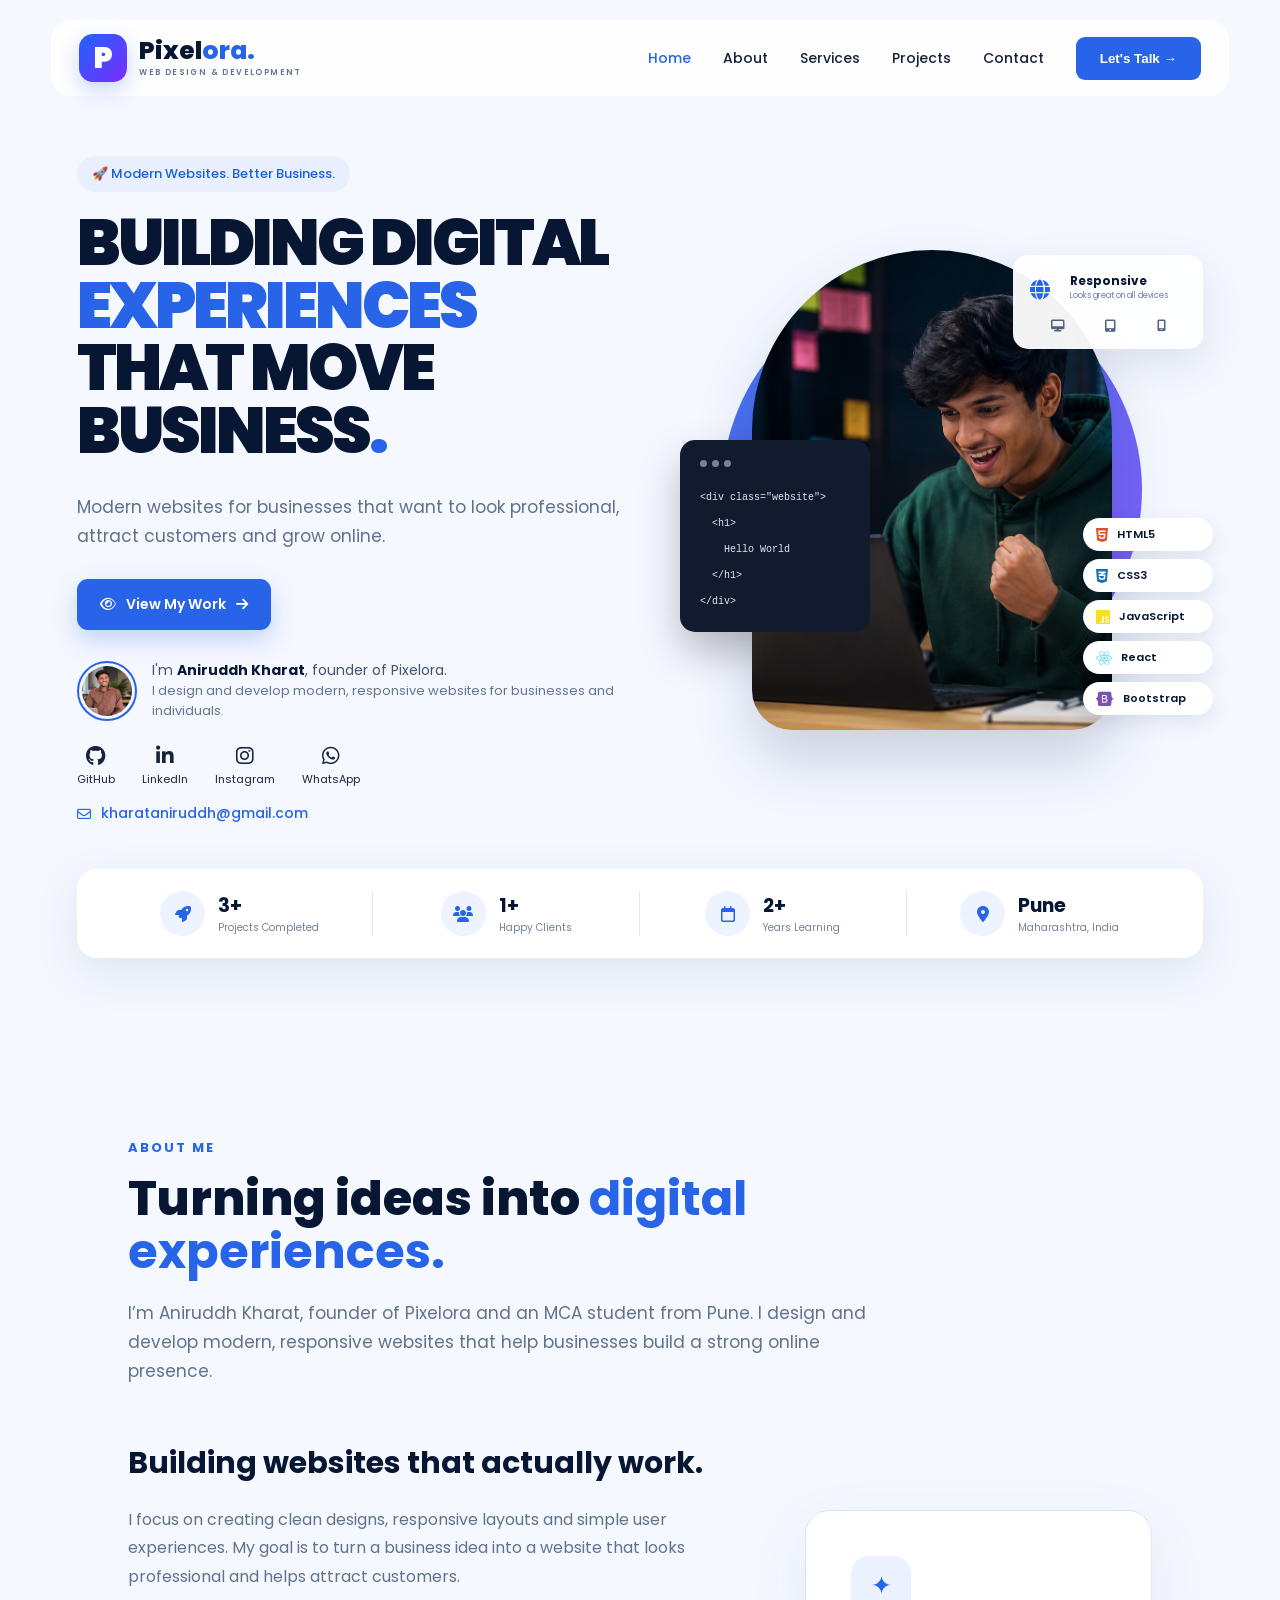
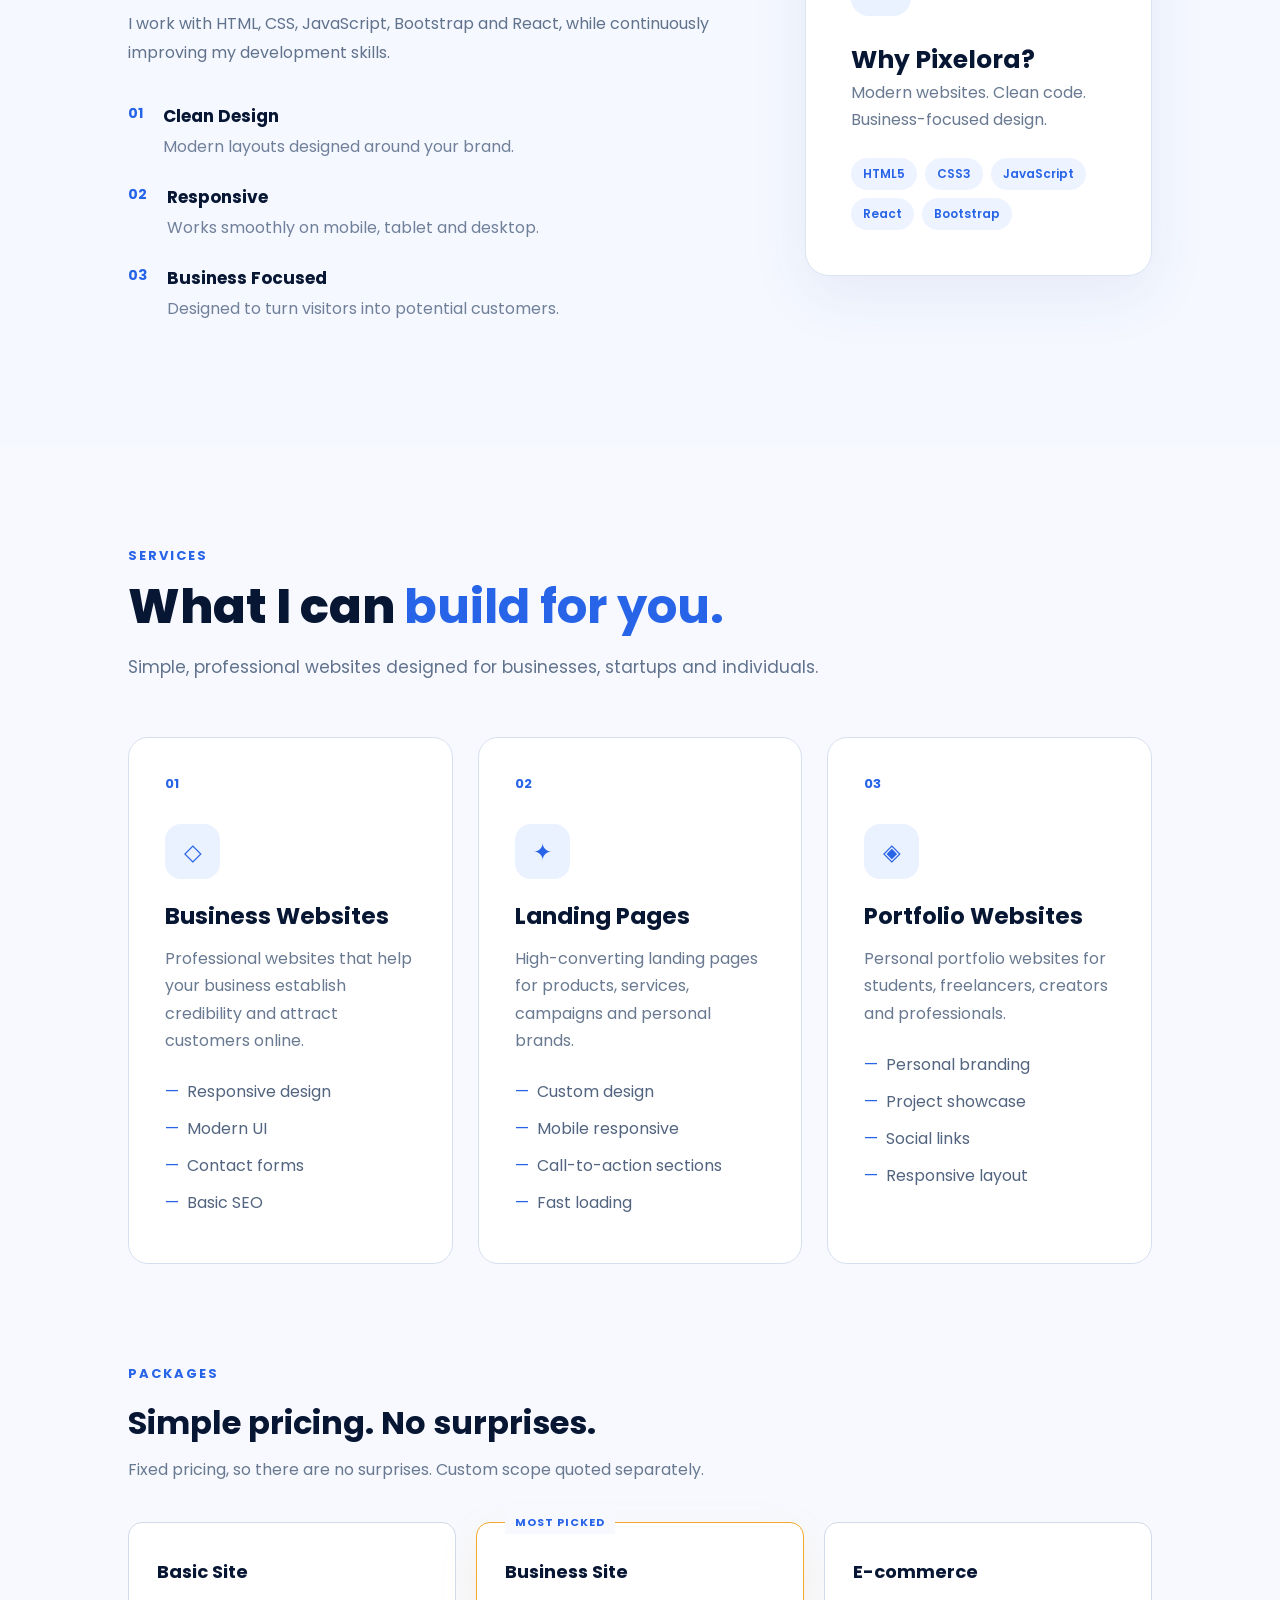
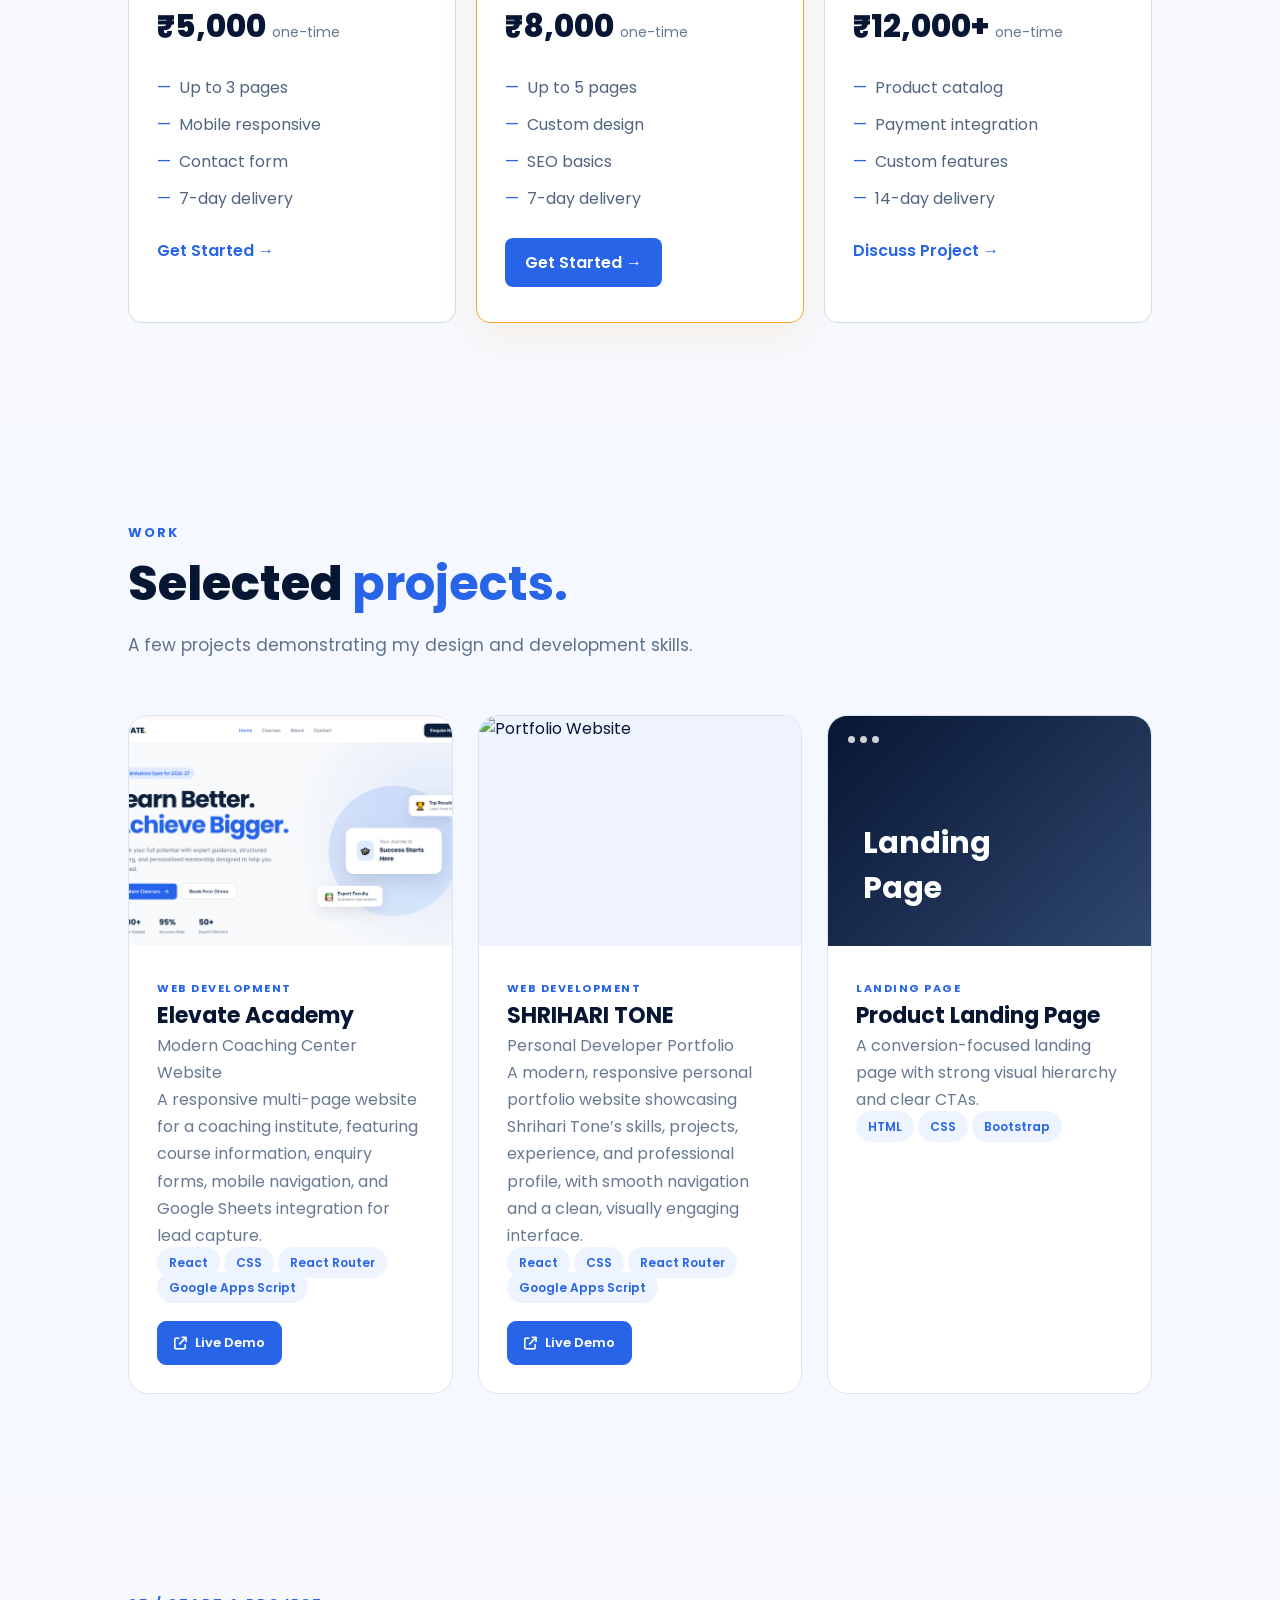
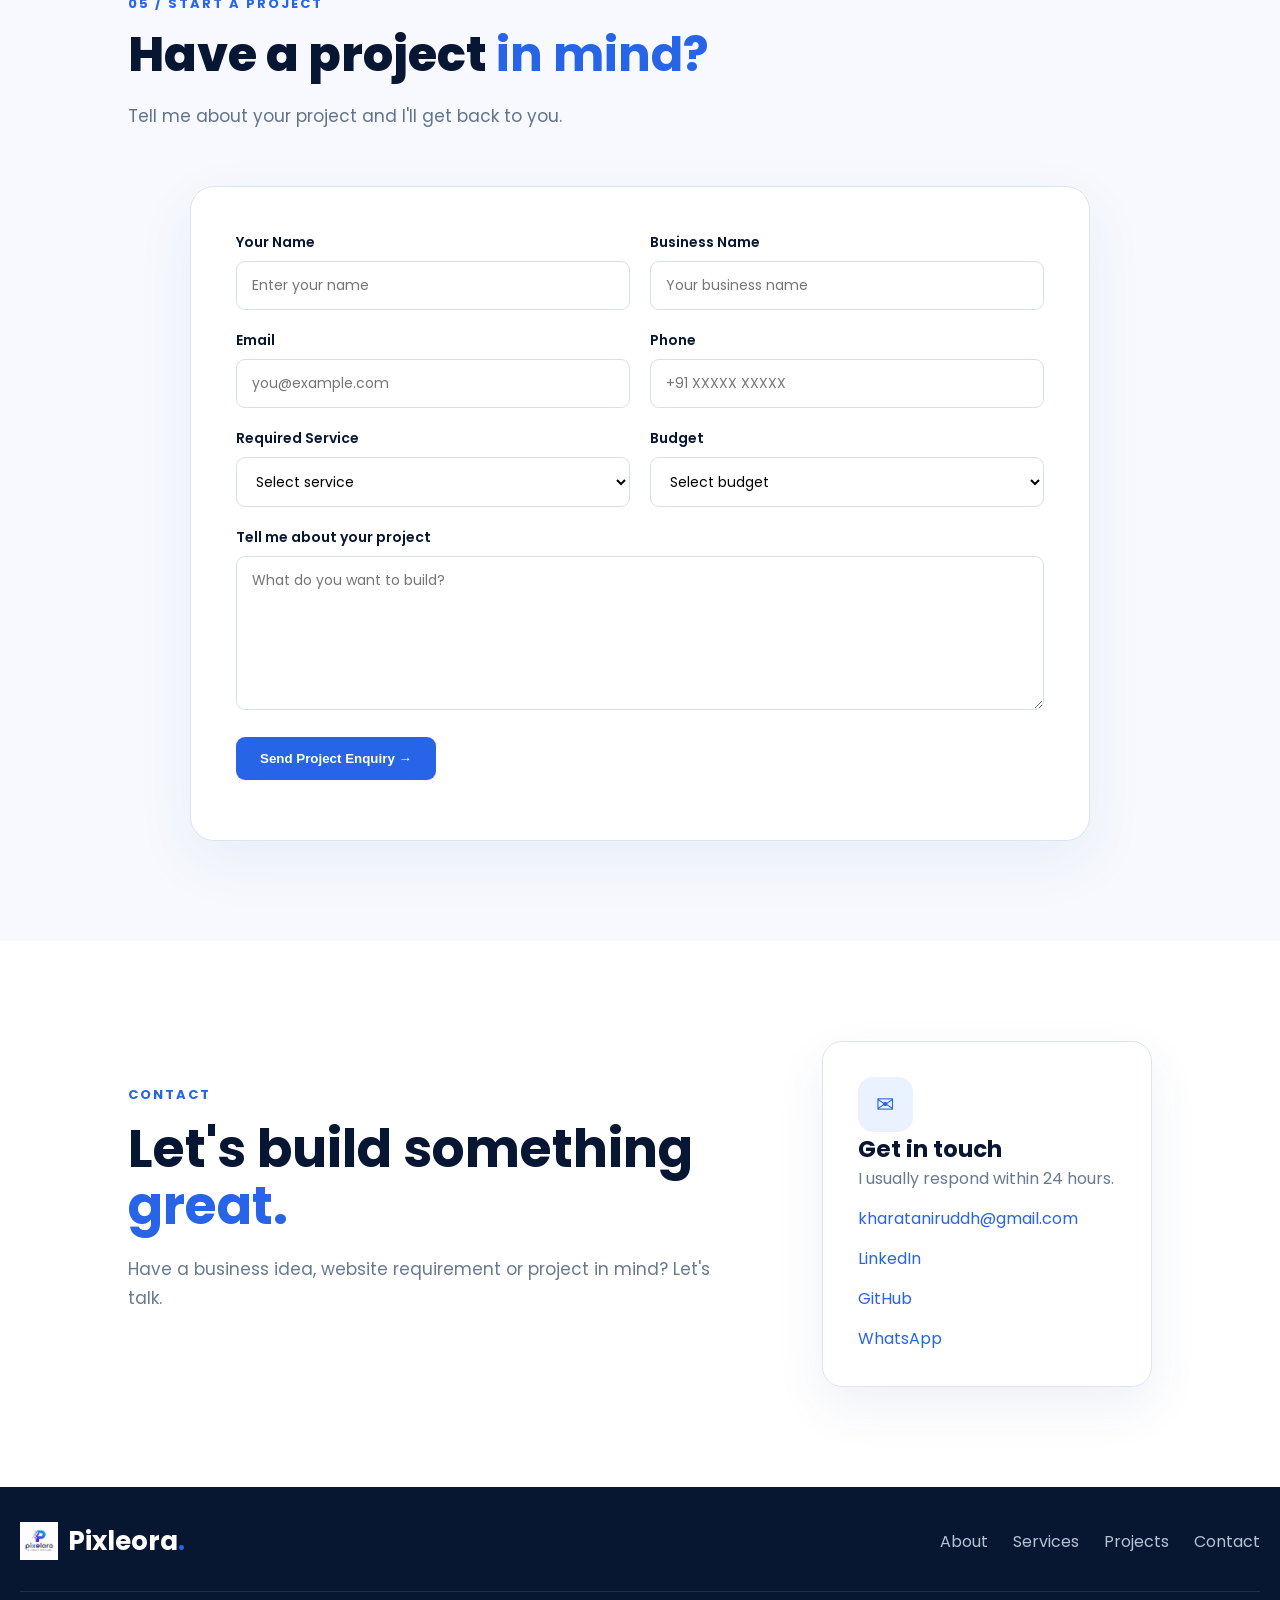
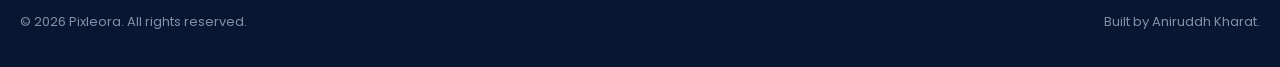
==== commit 33ca5a41: "Update print statement from 'Hello' to 'Goodbye'" ====
--- a/index.html
+++ b/index.html
@@ -686,156 +686,148 @@
 
             <!-- PROJECT 1 -->
 
-          <div class="project-card">
-
-    <!-- ELEVATE WEBSITE IMAGE -->
-    <div class="project-image elevate-project-image">
-
-        <img
-            src="assets/elevate-website.PNG"
-            alt="Elevate Academy Website"
-        >
-
-    </div>
-
-
-    <!-- PROJECT CONTENT -->
-    <div class="project-content">
-
-        <span class="project-category">
-            WEB DEVELOPMENT
-        </span>
-
-        <h3>Elevate Academy</h3>
-
-        <p>
-            Modern Coaching Center Website
-        </p>
-
-        <p>
-            A responsive multi-page website for a coaching institute,
-            featuring course information, enquiry forms, mobile navigation,
-            and Google Sheets integration for lead capture.
-        </p>
-
-        <div class="project-tags">
-            <span>React</span>
-            <span>CSS</span>
-            <span>React Router</span>
-            <span>Google Apps Script</span>
-        </div>
-
-        <div class="project-actions">
-
-            <a
-                href="https://elevate-academy-five.vercel.app/"
-                target="_blank"
-                class="project-demo-btn"
-            >
-                <i class="fa-solid fa-arrow-up-right-from-square"></i>
-                Live Demo
-            </a>
-
-            <a
-                href="https://github.com/Aniruddhkharat/elevate-academy"
-                target="_blank"
-                class="project-code-btn"
-            >
-                <i class="fa-brands fa-github"></i>
-                View Code
-            </a>
-
-        </div>
-
-    </div>
-
-</div>
-
-
-        <!-- PROJECT 2 -->
-
-        <div class="project-card">
-
-            <div class="project-image project-purple">
-
-                <div class="project-browser">
-                    <span></span>
-                    <span></span>
-                    <span></span>
-                </div>
-
-                <div class="project-preview">
-                    <strong>Portfolio</strong>
-                    <b>Design</b>
-                </div>
-
-            </div>
-
-            <div class="project-content">
-
-                <span class="project-category">
-                    PORTFOLIO
-                </span>
-
-                <h3>Personal Portfolio</h3>
-
-                <p>
-                    A professional portfolio website focused on
-                    personal branding and project presentation.
-                </p>
-
-                <div class="project-tags">
-                    <span>HTML</span>
-                    <span>CSS</span>
-                    <span>JS</span>
-                </div>
-
-            </div>
-
-        </div>
-
-
-        <!-- PROJECT 3 -->
-
-        <div class="project-card">
-
-            <div class="project-image project-dark">
-
-                <div class="project-browser">
-                    <span></span>
-                    <span></span>
-                    <span></span>
-                </div>
-
-                <div class="project-preview">
-                    <strong>Landing</strong>
-                    <b>Page</b>
-                </div>
-
-            </div>
-
-            <div class="project-content">
-
-                <span class="project-category">
-                    LANDING PAGE
-                </span>
-
-                <h3>Product Landing Page</h3>
-
-                <p>
-                    A conversion-focused landing page with
-                    strong visual hierarchy and clear CTAs.
-                </p>
-
-                <div class="project-tags">
-                    <span>HTML</span>
-                    <span>CSS</span>
-                    <span>Bootstrap</span>
-                </div>
-
-            </div>
-
-        </div>
+            <div class="project-card">
+
+                <!-- ELEVATE WEBSITE IMAGE -->
+                <div class="project-image elevate-project-image">
+
+                    <img src="assets/elevate-website.PNG" alt="Elevate Academy Website">
+
+                </div>
+
+
+                <!-- PROJECT CONTENT -->
+                <div class="project-content">
+
+                    <span class="project-category">
+                        WEB DEVELOPMENT
+                    </span>
+
+                    <h3>Elevate Academy</h3>
+
+                    <p>
+                        Modern Coaching Center Website
+                    </p>
+
+                    <p>
+                        A responsive multi-page website for a coaching institute,
+                        featuring course information, enquiry forms, mobile navigation,
+                        and Google Sheets integration for lead capture.
+                    </p>
+
+                    <div class="project-tags">
+                        <span>React</span>
+                        <span>CSS</span>
+                        <span>React Router</span>
+                        <span>Google Apps Script</span>
+                    </div>
+
+                    <div class="project-actions">
+
+                        <a href="https://elevate-academy-five.vercel.app/" target="_blank" class="project-demo-btn">
+                            <i class="fa-solid fa-arrow-up-right-from-square"></i>
+                            Live Demo
+                        </a>
+                    </div>
+
+                </div>
+
+            </div>
+
+
+            <!-- PROJECT 2 -->
+
+            <div class="project-card">
+
+                <!-- ELEVATE WEBSITE IMAGE -->
+                <div class="project-image elevate-project-image">
+
+                    <img src="assets/Portfolio.PNG" alt="Portfolio Website">
+
+                </div>
+
+
+                <!-- PROJECT CONTENT -->
+                <div class="project-content">
+
+                    <span class="project-category">
+                        WEB DEVELOPMENT
+                    </span>
+
+                    <h3>SHRIHARI TONE</h3>
+
+                    <p>
+                        Personal Developer Portfolio
+                    </p>
+
+                    <p>
+                        A modern, responsive personal portfolio website showcasing Shrihari Tone’s skills, projects,
+                        experience, and professional profile, with smooth navigation and a clean, visually engaging
+                        interface.
+                    </p>
+
+                    <div class="project-tags">
+                        <span>React</span>
+                        <span>CSS</span>
+                        <span>React Router</span>
+                        <span>Google Apps Script</span>
+                    </div>
+
+                    <div class="project-actions">
+
+                        <a href="https://shrihari-portfolio-kuwg.vercel.app/" target="_blank" class="project-demo-btn">
+                            <i class="fa-solid fa-arrow-up-right-from-square"></i>
+                            Live Demo
+                        </a>
+
+                    </div>
+
+                </div>
+
+            </div>
+
+
+            <!-- PROJECT 3 -->
+
+            <div class="project-card">
+
+                <div class="project-image project-dark">
+
+                    <div class="project-browser">
+                        <span></span>
+                        <span></span>
+                        <span></span>
+                    </div>
+
+                    <div class="project-preview">
+                        <strong>Landing</strong>
+                        <b>Page</b>
+                    </div>
+
+                </div>
+
+                <div class="project-content">
+
+                    <span class="project-category">
+                        LANDING PAGE
+                    </span>
+
+                    <h3>Product Landing Page</h3>
+
+                    <p>
+                        A conversion-focused landing page with
+                        strong visual hierarchy and clear CTAs.
+                    </p>
+
+                    <div class="project-tags">
+                        <span>HTML</span>
+                        <span>CSS</span>
+                        <span>Bootstrap</span>
+                    </div>
+
+                </div>
+
+            </div>
 
         </div>
 
--- a/style.css
+++ b/style.css
@@ -2029,3 +2029,179 @@
     }
 
 }
+
+/* ================= PROJECT BUTTONS ================= */
+
+.project-buttons {
+    display: flex;
+    gap: 12px;
+    margin-top: 25px;
+}
+
+.project-btn {
+    display: inline-flex;
+    align-items: center;
+    justify-content: center;
+    gap: 8px;
+
+    padding: 11px 16px;
+
+    border: 1px solid #2864e8;
+    border-radius: 9px;
+
+    color: #2864e8;
+    background: white;
+
+    font-size: 13px;
+    font-weight: 600;
+
+    transition: 0.25s ease;
+}
+
+.project-btn:hover {
+    background: #2864e8;
+    color: white;
+
+    transform: translateY(-2px);
+}
+
+.project-btn.primary {
+    background: #2864e8;
+    color: white;
+}
+
+.project-btn.primary:hover {
+    background: #174fc7;
+    border-color: #174fc7;
+}
+
+
+/* MOBILE */
+
+@media (max-width: 600px) {
+
+    .project-buttons {
+        flex-direction: column;
+    }
+
+    .project-btn {
+        width: 100%;
+    }
+
+}
+
+/* ELEVATE ACADEMY PROJECT IMAGE */
+
+.elevate-project-image {
+    height: 230px;
+    padding: 0;
+    background: #eef3ff;
+    overflow: hidden;
+}
+
+.elevate-project-image img {
+    width: 100%;
+    height: 100%;
+    display: block;
+    object-fit: cover;
+    object-position: top center;
+
+    transition: transform 0.4s ease;
+}
+
+.project-card:hover .elevate-project-image img {
+    transform: scale(1.04);
+}
+
+/* Elevate image only */
+
+.elevate-project-image {
+    padding: 0;
+    overflow: hidden;
+}
+
+.elevate-project-image img {
+    width: 100%;
+    height: 100%;
+    display: block;
+    object-fit: cover;
+    object-position: top center;
+}
+
+/* ================= PROJECT ACTION BUTTONS ================= */
+
+.project-actions {
+    display: flex;
+    align-items: center;
+    gap: 12px;
+    margin-top: 22px;
+}
+
+.project-demo-btn,
+.project-code-btn {
+    display: inline-flex;
+    align-items: center;
+    justify-content: center;
+    gap: 8px;
+
+    padding: 11px 16px;
+
+    border-radius: 9px;
+
+    font-size: 13px;
+    font-weight: 600;
+
+    text-decoration: none;
+
+    cursor: pointer;
+
+    transition: all 0.25s ease;
+}
+
+
+/* LIVE DEMO */
+
+.project-demo-btn {
+    background: #2864e8;
+    color: #ffffff;
+    border: 1px solid #2864e8;
+}
+
+.project-demo-btn:hover {
+    background: #174fc7;
+    border-color: #174fc7;
+    transform: translateY(-2px);
+    box-shadow: 0 8px 18px rgba(40, 100, 232, 0.20);
+}
+
+
+/* VIEW CODE */
+
+.project-code-btn {
+    background: #ffffff;
+    color: #2864e8;
+    border: 1px solid #2864e8;
+}
+
+.project-code-btn:hover {
+    background: #2864e8;
+    color: #ffffff;
+    transform: translateY(-2px);
+}
+
+
+/* MOBILE */
+
+@media (max-width: 600px) {
+
+    .project-actions {
+        flex-direction: column;
+        align-items: stretch;
+    }
+
+    .project-demo-btn,
+    .project-code-btn {
+        width: 100%;
+    }
+
+}
